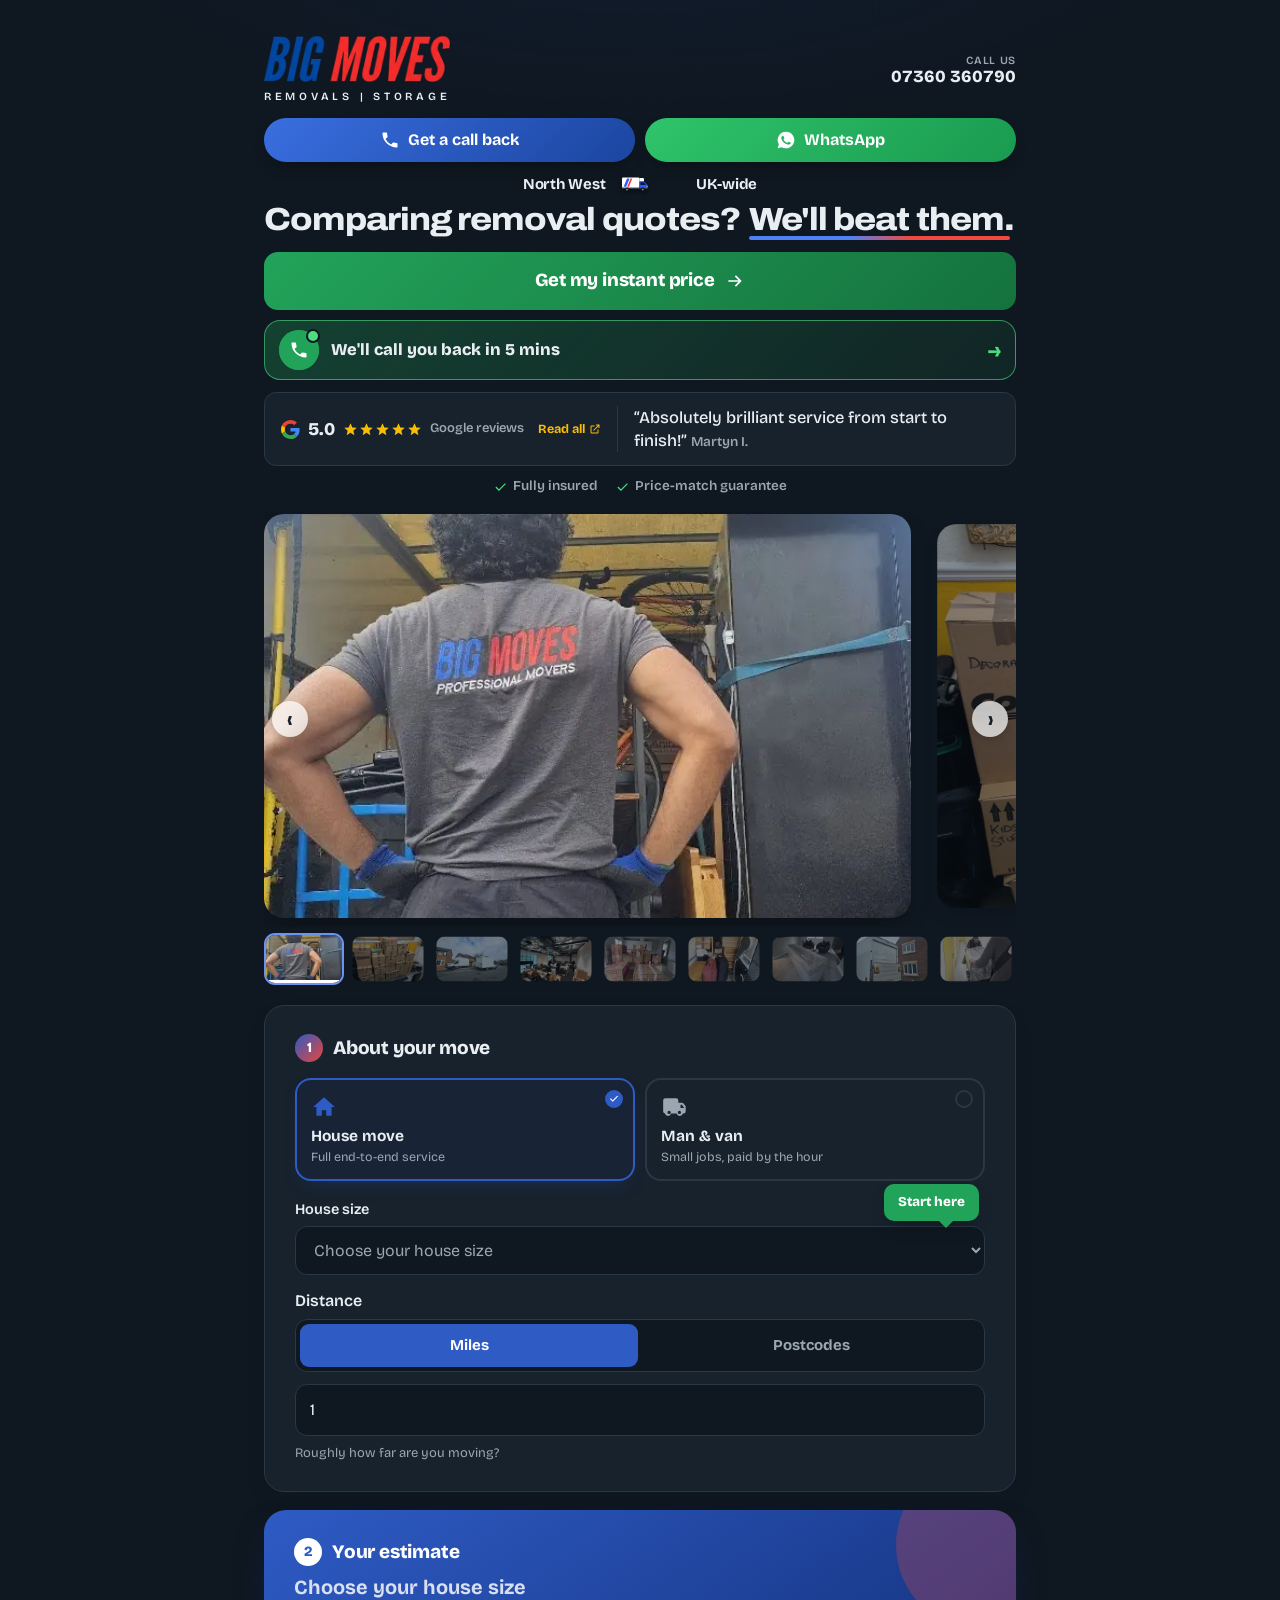
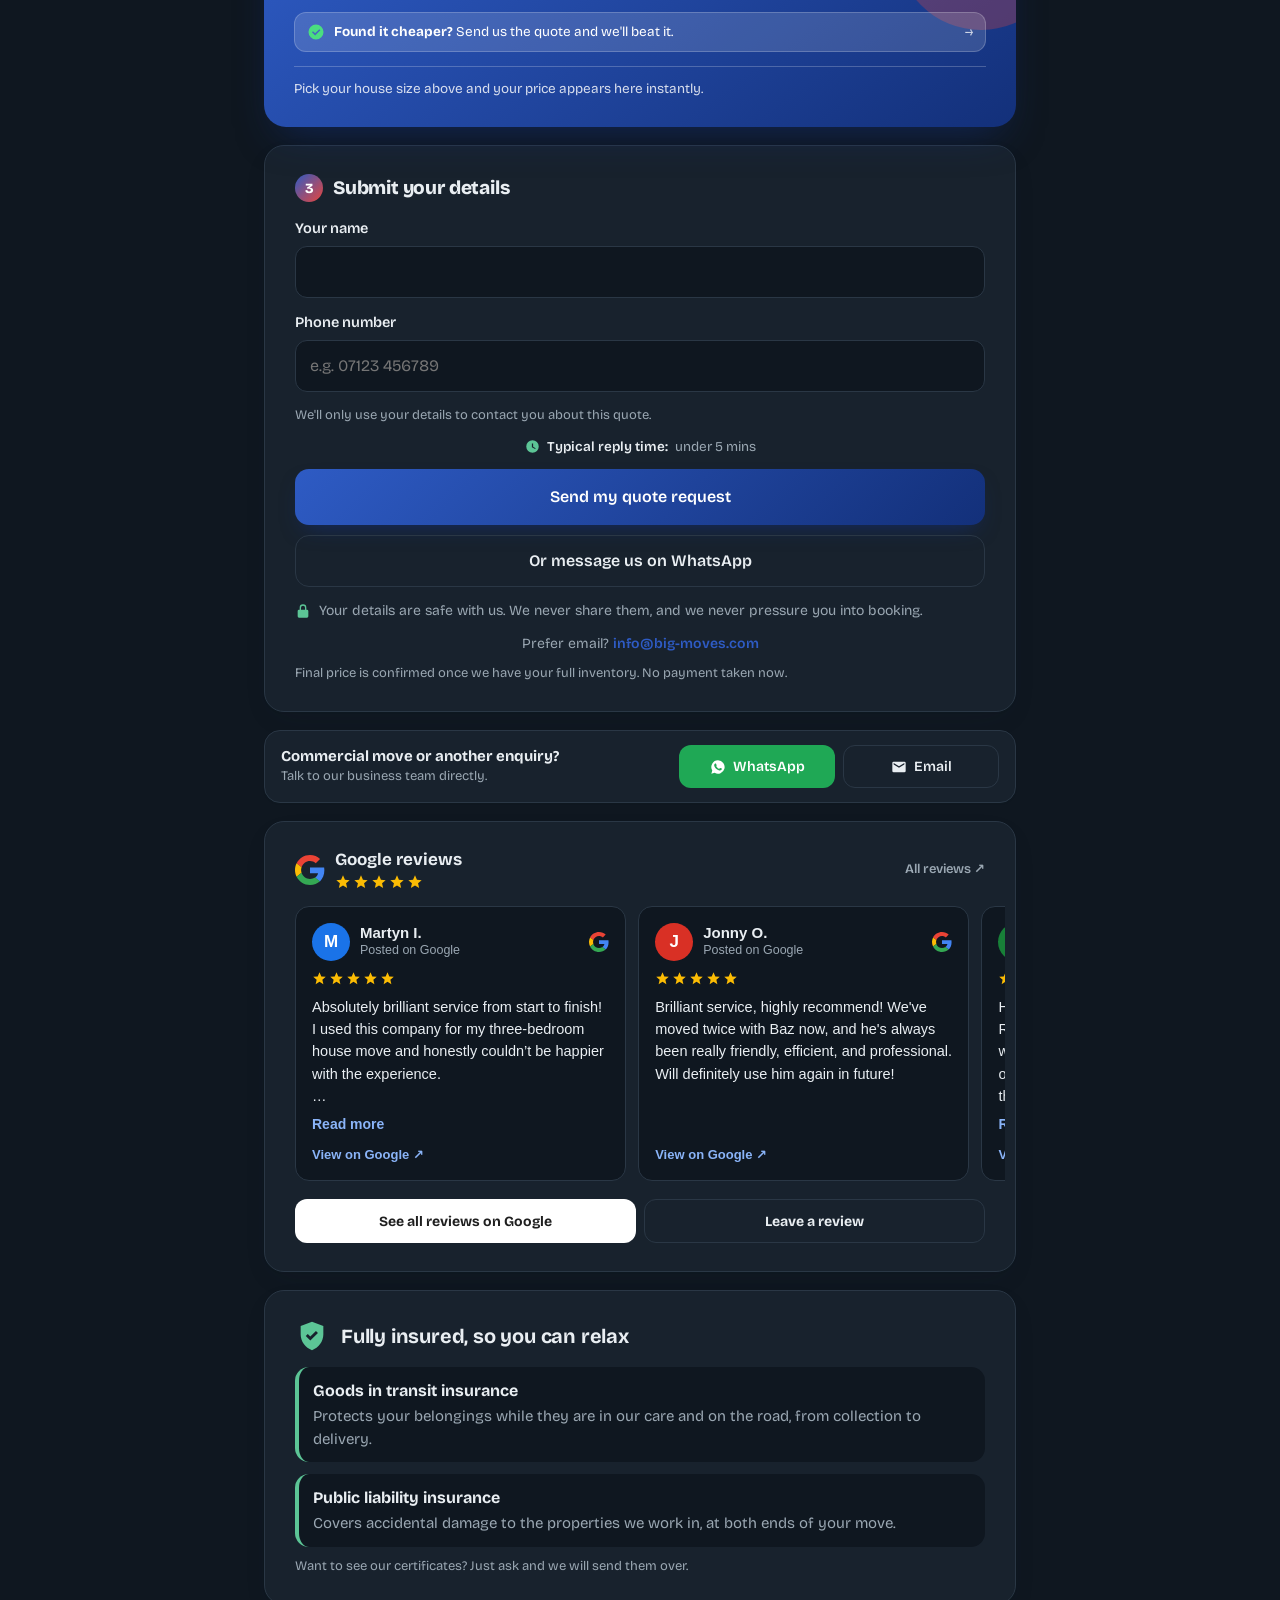
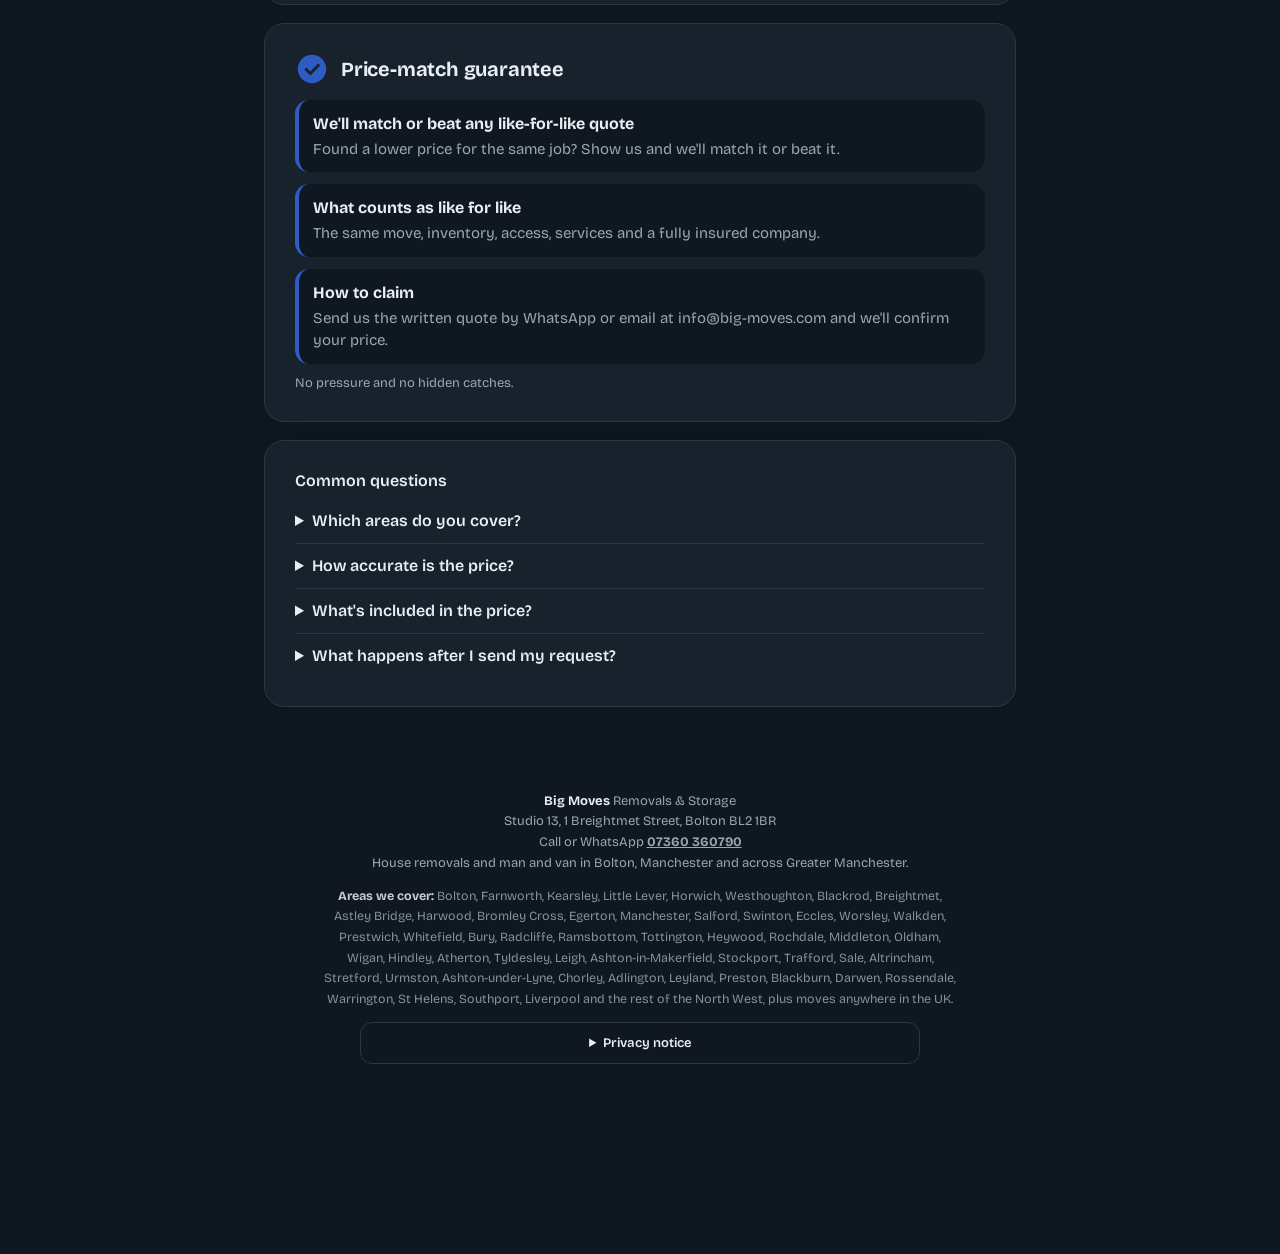
==== index.html @ 9d6cfd07 "Add files via upload" ====
<!DOCTYPE html>
<html lang="en-GB" data-theme="dark">
<head>
<meta charset="utf-8">
<meta name="viewport" content="width=device-width, initial-scale=1, viewport-fit=cover">
<title>Big Moves - Professional Movers</title>
<meta name="description" content="Fully insured house removals and man &amp; van across Bolton and Greater Manchester. See your price online in seconds. Found it cheaper? We'll beat it.">
<meta property="og:title" content="Big Moves - Professional Movers">
<meta property="og:description" content="Fully insured house removals and man &amp; van across Bolton and Greater Manchester. See your price online in seconds. Found it cheaper? We'll beat it.">
<meta property="og:type" content="website">
<meta name="theme-color" content="#0F1720"><meta name="color-scheme" content="dark">
<link rel="preload" as="image" href="images/photo-1.webp" type="image/webp" fetchpriority="high">
<link rel="preconnect" href="https://fonts.googleapis.com"><link rel="preconnect" href="https://fonts.gstatic.com" crossorigin>
<link rel="stylesheet" href="https://fonts.googleapis.com/css2?family=Bricolage+Grotesque:wght@400;600;800&display=optional" media="print" onload="this.media='all'"><noscript><link rel="stylesheet" href="https://fonts.googleapis.com/css2?family=Bricolage+Grotesque:wght@400;600;800&display=optional"></noscript>
<link rel="stylesheet" href="https://fonts.googleapis.com/css2?family=Archivo:wdth,wght@112,800&display=swap">
<style>
:root{--bg:#EEF1F4;--card:#fff;--ink:#14202B;--mute:#5A6773;--line:#D3DAE0;--kraft:#1F4FB5;--kraft-d:#1B45A0;--ok:#2F7D5B;--tape:#E8453C;
box-sizing:border-box;padding-top:env(safe-area-inset-top,0px);padding-bottom:env(safe-area-inset-bottom,0px)}
@media (prefers-color-scheme:dark){:root:not([data-theme="light"]){--bg:#0F1720;--card:#18222D;--ink:#E9EEF2;--mute:#9AA7B2;--line:#2A3745;--kraft:#6C93F0;--kraft-d:#2E5BC4;--ok:#5CC596}}
:root[data-theme="dark"]{--bg:#0F1720;--card:#18222D;--ink:#E9EEF2;--mute:#9AA7B2;--line:#2A3745;--kraft:#6C93F0;--kraft-d:#2E5BC4;--ok:#5CC596}
*,*::before,*::after{box-sizing:inherit}
html{scroll-padding-top:env(safe-area-inset-top,0px)}
body{margin:0;background:var(--bg);color:var(--ink);font:16px/1.5 "Bricolage Grotesque",system-ui,-apple-system,"Segoe UI",sans-serif}
main{max-width:640px;margin:0 auto;padding:16px 16px 40px}
.brand{display:flex;align-items:center;gap:10px;margin-bottom:14px}
.brand{flex-wrap:wrap;gap:6px 14px}
.brand img{height:46px;width:auto;display:block}
.logo{display:flex;flex-direction:column;gap:7px}
.tag{font-weight:600;font-size:11px;letter-spacing:.34em;color:var(--ink);white-space:nowrap}
.brand svg{width:40px;height:40px;flex:none}
.brand span{font-weight:600;font-size:18px;color:var(--mute)}
h1{font-size:clamp(28px,7vw,40px);line-height:1.1;font-weight:800;margin:8px 0 6px;letter-spacing:-.02em}
.sub{color:var(--mute);margin:0 0 20px}
.card{background:var(--card);border:1px solid var(--line);border-radius:12px;padding:16px;margin-bottom:14px}
label,.lbl{display:block;font-weight:600;margin:0 0 6px}
.row{display:grid;grid-template-columns:1fr 1fr;gap:12px}
@media (max-width:480px){.row{grid-template-columns:1fr}}
.f{margin-bottom:14px}.f:last-child{margin-bottom:0}
select,input[type=number],input[type=text],input[type=tel],input[type=date]{width:100%;font:inherit;color:var(--ink);background:var(--bg);border:1px solid var(--line);border-radius:8px;padding:11px 12px}
select:focus-visible,input:focus-visible,button:focus-visible{outline:3px solid var(--kraft);outline-offset:2px}
.chk{display:flex;gap:10px;align-items:flex-start;margin:0 0 10px}
.chk input{width:20px;height:20px;margin-top:2px;accent-color:var(--kraft)}
.chk label{font-weight:400;margin:0}
.quote{border:2px solid var(--kraft);background:var(--card);border-radius:12px;padding:18px;margin-bottom:14px;position:relative}
.quote::before{content:"";position:absolute;left:18px;right:18px;top:-9px;height:16px;background:var(--tape);opacity:.85;border-radius:2px}
.price{font-size:clamp(34px,10vw,52px);font-weight:800;letter-spacing:-.02em;line-height:1.1;margin:8px 0 4px}
.meta{color:var(--mute);margin:0 0 4px}
.meta b{color:var(--ink)}
button{font:inherit;font-weight:600;width:100%;padding:14px;border:0;border-radius:10px;background:var(--kraft-d);color:#fff;cursor:pointer}
button.sec{background:transparent;color:var(--ink);border:1px solid var(--line);padding:10px;margin-top:10px}
button:hover{filter:brightness(1.08)}
.fine{font-size:13px;color:var(--mute);margin:10px 0 0}
.done{color:var(--ok);font-weight:600}
textarea{width:100%;font:inherit;color:var(--ink);background:var(--bg);border:1px solid var(--line);border-radius:8px;padding:11px 12px;resize:vertical}
textarea:focus-visible{outline:3px solid var(--kraft);outline-offset:2px}
.opt{display:flex;gap:12px;align-items:flex-start;border:2px solid var(--line);border-radius:12px;padding:12px;margin:14px 0 0;font-weight:400;cursor:pointer}
.opt input{width:20px;height:20px;margin-top:3px;accent-color:var(--kraft);flex:none}
.opt.on{border-color:var(--kraft-d)}
[hidden]{display:none!important}
.contact{margin-left:auto;display:flex;gap:8px}
.btn{display:inline-flex;align-items:center;justify-content:center;gap:8px;height:42px;padding:0 16px;border-radius:999px;color:#fff;text-decoration:none;font-weight:600;font-size:15px;white-space:nowrap}
.btn svg{width:18px;height:18px;fill:currentColor;flex:none}
.btn.call{background:var(--kraft-d)}
.btn.wa{background:#1FA855}
.btn:hover{filter:brightness(1.08)}
.btn:focus-visible{outline:3px solid var(--kraft);outline-offset:2px}
@media (max-width:480px){.contact{width:100%;margin-left:0}.btn{flex:1}}
.slider{margin:0 0 16px}
.frame{position:relative}
.arr{display:none;position:absolute;top:50%;transform:translateY(-50%);width:36px;height:36px;padding:0;border-radius:50%;background:rgba(255,255,255,.92);color:#14202B;font-size:24px;line-height:1;box-shadow:0 2px 8px rgba(0,0,0,.25)}
.arr.prev{left:8px}.arr.next{right:8px}
.arr{display:block;background:rgba(255,255,255,.72);-webkit-backdrop-filter:blur(8px);backdrop-filter:blur(8px);box-shadow:0 2px 10px rgba(0,0,0,.18);transition:background .2s,transform .2s}
.arr:hover{background:#fff}.arr:active{transform:translateY(-50%) scale(.92)}
@media (hover:none){.arr{width:32px;height:32px;font-size:21px;background:rgba(255,255,255,.88)}}
.track{position:relative;display:flex;gap:10px;overflow-x:auto;scroll-snap-type:x mandatory;scrollbar-width:none;padding:2px 0 8px;-webkit-overflow-scrolling:touch}
.track::-webkit-scrollbar{display:none}
.slide{flex:0 0 86%;margin:0;scroll-snap-align:start;opacity:.55;transform:scale(.95);transition:opacity .45s,transform .45s}
.slide.on,.slide:only-child{opacity:1;transform:none}
.slide:only-child{flex-basis:100%}
.slide img{display:block;width:100%;aspect-ratio:16/10;object-fit:cover;border-radius:20px;box-shadow:0 10px 24px -8px rgba(0,0,0,.35)}
.rev{margin:0 0 12px}.rev p{margin:0}
details{border-top:1px solid var(--line);padding:10px 0}
summary{cursor:pointer;font-weight:600}
details p{margin:8px 0 0}

/* ---- polish ---- */
body{background:radial-gradient(900px 380px at 50% -120px,rgba(31,79,181,.10),transparent 70%),var(--bg);-webkit-font-smoothing:antialiased}
main{padding-top:18px}
h1{font-size:clamp(30px,8vw,44px);line-height:1.05;margin:6px 0 8px}
.sub{font-size:17px;margin:0 0 14px}
.chips{display:flex;flex-wrap:wrap;gap:8px;list-style:none;padding:0;margin:0 0 18px}
.chips li{display:flex;align-items:center;gap:6px;font-size:13.5px;font-weight:600;padding:6px 12px;border-radius:999px;background:var(--card);border:1px solid var(--line)}
.chips li::before{content:"";width:7px;height:7px;border-radius:50%;background:var(--ok)}
.card{border-radius:20px;padding:20px;box-shadow:0 1px 2px rgba(20,32,43,.05),0 10px 30px -12px rgba(20,32,43,.18);margin-bottom:18px}
.step{display:flex;align-items:center;gap:10px;font-weight:800;font-size:19px;letter-spacing:-.01em;margin:0 0 16px}
.step i{font-style:normal;flex:none;width:28px;height:28px;border-radius:50%;display:grid;place-items:center;font-size:14px;font-weight:800;color:#fff;background:linear-gradient(135deg,var(--kraft-d),var(--tape))}
select,input[type=number],input[type=text],input[type=tel],input[type=date],textarea{border-radius:12px;padding:13px 14px;font-size:16px;transition:border-color .2s,box-shadow .2s}
select:focus,input:focus,textarea:focus{outline:none;border-color:var(--kraft-d);box-shadow:0 0 0 4px rgba(31,79,181,.18)}
label{font-size:14.5px}
.opt{border-radius:14px;transition:border-color .2s,background .2s}
.opt.on{background:rgba(31,79,181,.07)}
.quote{border:0;border-radius:22px;padding:22px 20px;background:linear-gradient(145deg,var(--kraft-d),#13307a);color:#fff;box-shadow:0 18px 40px -16px rgba(19,48,122,.65);margin-bottom:18px;overflow:hidden}
.quote::before{display:none}
.quote::after{content:"";position:absolute;right:-50px;top:-50px;width:170px;height:170px;border-radius:50%;background:rgba(232,69,60,.28)}
.quote>*{position:relative;z-index:1}
.quote .step{color:#fff;margin-bottom:10px}
.quote .step i{background:#fff;color:var(--kraft-d)}
.quote .meta,.quote .meta b{color:rgba(255,255,255,.88)}
.quote .meta b{color:#fff}
.price{font-size:clamp(38px,11vw,56px);margin:4px 0 8px}
.qnote{margin:14px 0 0;padding-top:12px;border-top:1px solid rgba(255,255,255,.22);font-size:13.5px;line-height:1.45;color:rgba(255,255,255,.82)}
button{border-radius:14px;padding:16px;font-size:16px;transition:transform .15s,filter .2s,box-shadow .2s}
#send{background:linear-gradient(135deg,var(--kraft-d),#13307a);box-shadow:0 10px 22px -10px rgba(19,48,122,.8)}
button:active{transform:scale(.985)}
button.sec{border-radius:14px;padding:13px}
.btn{height:44px}
.fine{line-height:1.45}
.ins-top{display:flex;align-items:center;gap:12px;margin-bottom:14px}
.ins-top svg{width:34px;height:34px;flex:none;fill:var(--ok)}
.ins-top h2{font-size:20px;line-height:1.2;margin:0;letter-spacing:-.01em}
.ins-list{list-style:none;margin:0 0 4px;padding:0;display:grid;gap:12px}
.ins-list li{display:flex;flex-direction:column;gap:2px;padding:12px 14px;border-radius:14px;background:var(--bg);border-left:4px solid var(--ok)}
.ins-list span{color:var(--mute);font-size:15px}
.card details:first-of-type{border-top:0}
.trust-row{display:flex;flex-wrap:wrap;gap:8px;margin:0 0 18px}
.trust-row .rate{margin:0}
.tpill{display:inline-flex;align-items:center;gap:7px;padding:8px 14px;border-radius:999px;background:var(--card);border:1px solid var(--line);box-shadow:0 1px 2px rgba(20,32,43,.05),0 6px 16px -10px rgba(20,32,43,.25);color:var(--ink);font-weight:600;font-size:14.5px;line-height:1.2;white-space:nowrap}
.tpill svg{width:17px;height:17px;flex:none}


html{scroll-behavior:smooth}
#reviews{scroll-margin-top:16px}
.rate{display:inline-flex;align-items:center;gap:8px;margin:0 0 18px;padding:8px 14px;border-radius:999px;background:var(--card);border:1px solid var(--line);box-shadow:0 1px 2px rgba(20,32,43,.05),0 6px 16px -10px rgba(20,32,43,.25);color:var(--ink);font-weight:600;font-size:14.5px;text-decoration:none;transition:transform .15s,box-shadow .2s}
.rate:hover{transform:translateY(-1px)}
.rate-star{color:#F5B301;font-size:15px;letter-spacing:2px;line-height:1}
@media (prefers-reduced-motion:reduce){html{scroll-behavior:auto}}

.revs-top{display:flex;flex-wrap:wrap;align-items:baseline;justify-content:space-between;gap:4px 12px;margin-bottom:14px}
.revs-top h2{font-size:20px;line-height:1.2;margin:0;letter-spacing:-.01em}
.revs-count{font-size:13.5px;font-weight:600;color:var(--mute)}
.rv-track{display:flex;gap:12px;overflow-x:auto;scroll-snap-type:x mandatory;scrollbar-width:none;margin:0 -20px;padding:2px 20px 14px;-webkit-overflow-scrolling:touch;scroll-padding-left:20px}
.rv-track::-webkit-scrollbar{display:none}
.rv{flex:0 0 84%;scroll-snap-align:start;margin:0;padding:18px;border-radius:18px;background:var(--bg);border:1px solid var(--line);display:flex;flex-direction:column;gap:12px}
@media (min-width:560px){.rv{flex-basis:62%}}
.stars{color:#F5B301;font-size:18px;letter-spacing:3px;line-height:1}
.rv blockquote{margin:0;font-size:15.5px;line-height:1.55}
.rv-by{display:flex;align-items:center;gap:10px;margin-top:auto}
.rv-av{width:36px;height:36px;border-radius:50%;display:grid;place-items:center;color:#fff;font-weight:800;font-size:15px;flex:none}
.rv-who{display:flex;flex-direction:column;line-height:1.25}
.rv-who small{color:var(--mute);font-size:12.5px}
.revs-link{display:inline-block;margin-top:2px;font-weight:600;font-size:14.5px;color:var(--kraft-d);text-decoration:none;border-bottom:2px solid var(--tape)}
.revs-link:hover{filter:brightness(1.15)}

.priv{display:flex;align-items:flex-start;gap:8px;margin:14px 0 0;font-size:14px;line-height:1.45;color:var(--mute)}
.priv svg{width:16px;height:16px;flex:none;margin-top:2px;fill:var(--ok)}
@media (min-width:720px){main{padding-top:30px}}
.loadq{margin:16px 0 0}
.loadq>label.h{display:block;font-weight:600;margin-bottom:2px}
.lopt{display:flex;gap:10px;align-items:flex-start;border:2px solid var(--line);border-radius:12px;padding:9px 12px;margin:8px 0 0;cursor:pointer;font-weight:400;transition:border-color .2s,background .2s}
.lopt input{width:20px;height:20px;margin-top:3px;accent-color:var(--kraft);flex:none}
.lopt b{display:block;font-size:15px;margin-bottom:1px}
.lopt span{display:block;font-size:13px;line-height:1.4;color:var(--mute)}
.lopt.on{border-color:var(--kraft-d);background:rgba(31,79,181,.07)}
.nsnote{margin:10px 0 0;padding:12px 14px;border-radius:12px;background:rgba(31,79,181,.07);font-size:14px;line-height:1.5}
.nsnote a{color:var(--kraft-d);font-weight:600}
.mailline{margin:12px 0 0;font-size:14px;color:var(--mute);text-align:center}
.mailline a{color:var(--kraft-d);font-weight:600;text-decoration:none}
.reach{display:grid;grid-template-columns:1fr 1fr;gap:8px;margin:0 0 18px}
.reach a:last-child{grid-column:1/-1}.reach{grid-template-columns:1fr!important}
.reach a{display:flex;align-items:center;justify-content:center;gap:7px;padding:10px 12px;border:1px solid var(--line);border-radius:12px;background:var(--card);font-weight:600;font-size:14px;color:var(--ink);text-decoration:none;white-space:nowrap;box-shadow:0 1px 2px rgba(20,32,43,.05)}
@media (min-width:720px){.reach{grid-template-columns:1fr 1fr 1.3fr}.reach a:last-child{grid-column:auto}}
.reach a:hover{color:var(--kraft-d);border-color:var(--kraft-d)}
.reach svg{width:15px;height:15px;flex:none;fill:var(--kraft-d)}
.seg{display:grid;grid-template-columns:1fr 1fr;gap:10px;margin:0 0 18px}
.seg label{position:relative;display:flex;flex-direction:column;align-items:flex-start;gap:3px;margin:0;padding:14px 14px 13px;border:2px solid var(--line);border-radius:16px;background:var(--card);cursor:pointer;transition:border-color .2s,background .2s,box-shadow .2s,transform .15s}
.seg label:hover{border-color:rgba(31,79,181,.4)}
.seg label:active{transform:scale(.98)}
.seg input{position:absolute;opacity:0;pointer-events:none}
.seg svg.ic{width:26px;height:26px;fill:var(--mute);margin-bottom:4px;transition:fill .2s}
.seg b{font-size:15.5px;color:var(--ink);line-height:1.2}
.seg span{font-size:12.5px;line-height:1.35;color:var(--mute);font-weight:400}
.seg label::after{content:"";position:absolute;top:10px;right:10px;width:18px;height:18px;border-radius:50%;border:2px solid var(--line);transition:all .2s}
.seg label.on{border-color:var(--kraft-d);background:rgba(31,79,181,.07);box-shadow:0 8px 20px -12px rgba(31,79,181,.55)}
.seg label.on svg.ic{fill:var(--kraft-d)}
.seg label.on::after{border-color:var(--kraft-d);background:var(--kraft-d) url("data:image/svg+xml,%3Csvg xmlns='http://www.w3.org/2000/svg' viewBox='0 0 24 24'%3E%3Cpath fill='white' d='M9.5 17.5L4 12l1.6-1.6 3.9 3.9 8.9-8.9L20 7z'/%3E%3C/svg%3E") center/12px no-repeat}
.mvrates{margin:12px 0 0;padding:12px 14px;border-radius:12px;background:rgba(31,79,181,.07);font-size:13.5px;line-height:1.55}
.mvrates b{color:var(--kraft-d)}
.trust-row,.reach{display:grid!important;grid-template-columns:1fr 1fr;gap:6px!important;margin:0 0 6px!important}
.reach{margin-bottom:16px!important}
.trust-row .rate,.trust-row .tpill,.reach a{display:flex;align-items:center;justify-content:center;gap:6px;margin:0;padding:7px 8px;border-radius:10px;font-size:13px;font-weight:600;line-height:1.2;box-shadow:none;white-space:nowrap;min-width:0}
.trust-row .rate{grid-column:1/-1}
.trust-row .rate .rate-star{font-size:12px;letter-spacing:1px}
.trust-row .tpill svg{width:14px;height:14px}
@media (max-width:400px){.reach a{font-size:12.5px;padding:7px 5px;gap:5px}}
.reach svg{width:13px;height:13px}
@media (min-width:720px){.trust-row,.reach{grid-template-columns:1fr 1fr 1.3fr!important}.trust-row .rate{grid-column:auto}.reach a:last-child{grid-column:auto}}
.biz{display:flex;flex-direction:column;gap:10px;margin:0 0 18px;padding:14px 16px;border:1px solid var(--line);border-radius:16px;background:var(--card);box-shadow:0 1px 2px rgba(20,32,43,.05)}
.biz b{display:block;font-size:15px;line-height:1.25}
.biz span.s{display:block;font-size:13px;color:var(--mute);margin-top:2px}
.biz .bb{display:grid;grid-template-columns:1fr 1fr;gap:8px}
.biz .bb a{display:flex;align-items:center;justify-content:center;gap:7px;padding:10px 8px;border-radius:12px;font-weight:600;font-size:14px;text-decoration:none}
.biz .bw{background:#1FA855;color:#fff}
.biz .be{border:1px solid var(--line);color:var(--ink);background:transparent}
.biz svg{width:16px;height:16px;flex:none;fill:currentColor}
@media (min-width:720px){.biz{flex-direction:row;align-items:center;justify-content:space-between}.biz .bb{min-width:320px}}
#insured,#pricematch{scroll-margin-top:16px}
a.tpill{text-decoration:none;cursor:pointer;transition:transform .15s,border-color .2s}
a.tpill:hover{border-color:var(--kraft-d)}
a.tpill:active{transform:scale(.97)}
.pm .ins-top svg{fill:var(--kraft-d)}
.pm .ins-list li{border-left-color:var(--kraft-d)}
.foot{max-width:760px;margin:0 auto;padding:6px 20px 96px;text-align:center;font-size:13px;line-height:1.6;color:var(--mute)}
.foot b{color:var(--ink)}
.foot{padding-bottom:110px}
.fq{position:fixed;left:0;right:0;bottom:0;z-index:60;padding:0 12px calc(12px + env(safe-area-inset-bottom));display:flex;justify-content:center;pointer-events:none;transition:transform .55s cubic-bezier(.22,1.2,.36,1),opacity .35s}
.fq.hide,.fq.off{transform:translateY(140%);opacity:0}
.fq-in{pointer-events:auto;width:100%;max-width:520px;display:flex;align-items:center;gap:10px;padding:10px 10px 10px 16px;border-radius:18px;color:#fff;background:linear-gradient(135deg,rgba(24,52,128,.94),rgba(12,28,78,.94));-webkit-backdrop-filter:blur(18px) saturate(1.5);backdrop-filter:blur(18px) saturate(1.5);border:1px solid rgba(255,255,255,.16);box-shadow:0 18px 40px -12px rgba(10,24,70,.7),0 2px 0 rgba(255,255,255,.12) inset}
.fq-t{flex:1;min-width:0;line-height:1}
.fq-l{display:flex;align-items:center;gap:6px;font-size:10.5px;letter-spacing:.09em;text-transform:uppercase;font-weight:700;color:rgba(255,255,255,.7)}
.fq-p{margin-top:5px;font-size:24px;font-weight:800;letter-spacing:-.02em;font-variant-numeric:tabular-nums;white-space:nowrap}
.fq-d{margin-top:4px;font-size:11.5px;color:rgba(255,255,255,.62);white-space:nowrap;overflow:hidden;text-overflow:ellipsis}
.fq-btn{width:auto!important;margin:0!important;flex:none;display:inline-flex!important;align-items:center;gap:7px;padding:0 18px!important;height:48px;border-radius:12px!important;border:0!important;color:#fff!important;font-weight:700!important;font-size:14.5px!important;white-space:nowrap;background:linear-gradient(135deg,#2FC46B,#1A9A50)!important;box-shadow:0 8px 18px -6px rgba(31,170,90,.75),0 1px 0 rgba(255,255,255,.35) inset!important;transition:transform .15s,filter .2s}
.fq-btn:hover{filter:brightness(1.08)}
.fq-btn:active{transform:scale(.96)}
.fq-btn svg{width:16px;height:16px;fill:none;stroke:currentColor;stroke-width:2.6;stroke-linecap:round;stroke-linejoin:round}
.fq-btn[hidden]{display:none!important}
@media (max-width:380px){.fq-p{font-size:21px}.fq-btn{padding:0 14px!important;font-size:13.5px!important}}
@media (prefers-reduced-motion:reduce){.fq,.fq-l::before{transition:none;animation:none}}
.foot{padding-bottom:120px}
.beat{display:flex;align-items:center;gap:9px;margin:14px 0 0;padding:10px 12px;border-radius:12px;background:rgba(255,255,255,.14);border:1px solid rgba(255,255,255,.2);color:#fff;text-decoration:none;font-size:13.5px;line-height:1.35}
.beat svg{width:18px;height:18px;flex:none;fill:#4ADE80}
.beat span{flex:1}
.beat b{font-weight:700}
.beat i{font-style:normal;opacity:.8}
.beat:hover{background:rgba(255,255,255,.2)}
.fq-p{height:1.1em;line-height:1.1;display:flex;align-items:flex-start}
.od{display:inline-block;height:1.1em;overflow:hidden;flex:none}
.od-i{display:flex;flex-direction:column;transition:transform .7s cubic-bezier(.2,.9,.25,1)}
.od-i span{display:block;height:1.1em;line-height:1.1}
.od-s{display:inline-block;height:1.1em;white-space:pre}
@media (prefers-reduced-motion:reduce){.od-i{transition:none}}
.sh-back{position:fixed;inset:0;z-index:80;background:rgba(10,20,50,.55);opacity:0;pointer-events:none;transition:opacity .3s}
.sh-back.open{opacity:1;pointer-events:auto}
.sheet{position:fixed;left:0;right:0;bottom:0;z-index:90;margin:0 auto;max-width:520px;max-height:92vh;overflow:auto;padding:10px 18px calc(18px + env(safe-area-inset-bottom));background:var(--card);border-radius:22px 22px 0 0;box-shadow:0 -20px 50px -20px rgba(10,24,70,.5);transform:translateY(105%);transition:transform .45s cubic-bezier(.22,1,.36,1),visibility 0s .45s;visibility:hidden}
.sheet.open{transform:none;visibility:visible;transition:transform .45s cubic-bezier(.22,1,.36,1),visibility 0s}
.sh-grab{width:42px;height:5px;border-radius:3px;background:var(--line);margin:0 auto 12px}
.sh-top{display:flex;align-items:flex-start;justify-content:space-between;gap:12px;margin-bottom:14px}
.sh-top h3{margin:0;font-size:18px;letter-spacing:-.01em}
.sh-top .sh-p{display:block;margin-top:3px;font-size:22px;font-weight:800;color:var(--kraft-d);font-variant-numeric:tabular-nums}
.sh-x{width:34px!important;height:34px;padding:0!important;border-radius:50%!important;background:rgba(20,32,43,.07)!important;color:var(--ink)!important;font-size:18px!important;line-height:1;flex:none}
.sh-go{display:flex!important;align-items:center;justify-content:center;gap:8px;width:100%;margin-top:4px;border-radius:14px!important;background:linear-gradient(135deg,#2FC46B,#1A9A50)!important;box-shadow:0 10px 22px -8px rgba(31,170,90,.75)!important}
.sh-wa{display:block;text-align:center;margin-top:12px;font-weight:600;font-size:14.5px;color:var(--kraft-d);text-decoration:none}
#sMsg{min-height:1.2em}
.foot{padding-bottom:120px}
.reply{display:flex;align-items:center;justify-content:center;gap:7px;margin:0 0 12px;font-size:13.5px;font-weight:600;color:var(--ink)}
.reply svg{width:15px;height:15px;flex:none;fill:var(--ok)}
.reply span{color:var(--mute);font-weight:400}
@media (min-width:720px){.reach{grid-template-columns:1fr!important}}
@media (max-width:719px){.trust-row{grid-template-columns:1fr 1fr!important}.trust-row .rate{grid-column:1/-1}.trust-row .tpill{grid-column:auto;padding:9px 6px;font-size:13px;gap:6px}}
@media (max-width:420px){.trust-row .tpill{font-size:clamp(10.5px,3.2vw,12.5px);white-space:nowrap;line-height:1.2;padding:9px 4px;gap:5px}.trust-row .tpill svg{width:13px;height:13px;flex:none}}
@media (min-width:720px){.trust-row{grid-template-columns:1fr 1fr!important}.trust-row .rate{grid-column:1/-1}}
@media (max-width:719px){.reach a{padding:9px 14px!important;font-size:13.5px!important;gap:8px!important}.reach svg{width:15px;height:15px}}
.trust-row .rate,.trust-row .tpill,.reach a{min-height:38px;box-sizing:border-box}
body.dock-pad main{padding-bottom:16px!important}
.foot{padding-bottom:100px!important}
.fq-d{display:flex!important;align-items:center;gap:12px;margin-top:6px!important;height:22px;overflow:hidden;white-space:nowrap;color:rgba(255,255,255,.94)!important;font-size:inherit}
.fq-d .g{display:flex;align-items:center;flex:none}
.fq-d svg{height:20px;width:auto;display:block;fill:currentColor;flex:none}
.fq-d .g svg + svg{margin-left:1px}
.fq-d i{font-style:normal;font-size:11.5px;font-weight:600;color:rgba(255,255,255,.72);margin-left:6px}
.fq-d.pop svg{animation:fqPop .45s cubic-bezier(.3,1.6,.5,1) both}
.fq-d.pop svg:nth-child(2){animation-delay:.06s}.fq-d.pop svg:nth-child(3){animation-delay:.12s}.fq-d.pop svg:nth-child(4){animation-delay:.18s}.fq-d.pop svg:nth-child(5){animation-delay:.24s}
@keyframes fqPop{0%{opacity:0;transform:translateY(5px) scale(.5)}100%{opacity:1;transform:none}}
@media (prefers-reduced-motion:reduce){.fq-d.pop svg{animation:none}}
.fq-d.tight{gap:9px}.fq-d.tight svg{height:17px}.fq-d.tight i{display:none}.fq-d.tight .g svg + svg{margin-left:-2px}
.fq-d.tight .g svg.v + svg.v{margin-left:4px}
.fq-d{height:18px!important;gap:9px!important;margin-top:7px!important;color:rgba(255,255,255,.9)!important}
.fq-d svg{height:15px!important}
.fq-d .g + .g{padding-left:9px;border-left:1px solid rgba(255,255,255,.18)}
.fq-d i{font-size:10.5px;margin-left:5px;letter-spacing:.01em}
.fq-d.tight{gap:7px!important}.fq-d.tight svg{height:13px!important}.fq-d.tight .g + .g{padding-left:7px}
.fq-l{gap:8px!important;height:16px;align-items:center}
.fq-l > span{flex:none}
.fq-l .fq-d{margin:0 0 0 1px!important;height:16px!important;padding-left:9px;border-left:1px solid rgba(255,255,255,.2);letter-spacing:0;text-transform:none;gap:8px!important}
.fq-l .fq-d svg{height:14px!important}
.fq-l .fq-d.tight svg{height:12px!important}
.fq-l .fq-d .g + .g{padding-left:8px}
@media (max-width:360px){.fq-l .fq-d i{display:none}}
.fq-d em{font-style:normal;font-size:10.5px;font-weight:700;margin-left:4px;color:rgba(255,255,255,.85)}
.fq-t{overflow:visible}
.fq-l{min-width:0;overflow:visible}
.fq-l .fq-d{min-width:0;flex:0 1 auto;overflow:hidden}
@media (max-width:420px){.fq-l .fq-d i{display:none}}
@media (max-width:340px){.fq-l > span{display:none}.fq-l .fq-d{border-left:0;padding-left:0;margin-left:0!important}.fq-btn{padding:0 12px!important;font-size:13.5px!important}.fq-btn svg{display:none}}
.fq-l .fq-d{--ih:14px}.fq-l .fq-d.tight{--ih:12px}
.fq-d svg{height:var(--ih)!important;width:calc(var(--ih) * 1.25)!important;min-width:calc(var(--ih) * 1.25)!important;max-width:none!important;flex:none!important}
.fq-d svg.v{width:calc(var(--ih) * 1.6)!important;min-width:calc(var(--ih) * 1.6)!important}
.fq-d svg.l{width:calc(var(--ih) * 1.083)!important;min-width:calc(var(--ih) * 1.083)!important}
.fq-l{padding-left:2px}
.rate .gl{width:16px;height:16px;flex:none;display:block}
@media (max-width:340px){.rate .gl{width:14px;height:14px}.trust-row .rate{gap:5px;font-size:12.5px}}
@media (max-width:340px){#rate > span:last-child{display:none}}

.thx-back{position:fixed;inset:0;z-index:2000;display:none;align-items:center;justify-content:center;padding:20px;background:rgba(15,25,35,.55);backdrop-filter:blur(3px);-webkit-backdrop-filter:blur(3px)}
.thx-back.on{display:flex;animation:thxf .25s ease}
.thx{position:relative;width:100%;max-width:380px;background:var(--card);border-radius:24px;padding:30px 24px 24px;text-align:center;box-shadow:0 24px 60px -12px rgba(0,0,0,.45);animation:thxp .4s cubic-bezier(.2,1.3,.4,1)}
.thx-tick{width:68px;height:68px;margin:0 auto 14px;border-radius:50%;background:var(--ok);display:grid;place-items:center}
.thx-tick svg{width:36px;height:36px;fill:none;stroke:#fff;stroke-width:3.2;stroke-linecap:round;stroke-linejoin:round;stroke-dasharray:30;stroke-dashoffset:30;animation:thxd .5s .25s ease forwards}
.thx h3{margin:0 0 8px;font-size:23px;letter-spacing:-.01em}
.thx p{margin:0 0 18px;color:var(--mute);font-size:15.5px;line-height:1.45}
.thx button{width:100%;border:0;border-radius:14px;padding:14px;font:inherit;font-weight:700;font-size:16px;color:#fff;background:var(--ok);cursor:pointer}
@keyframes thxf{from{opacity:0}to{opacity:1}}
@keyframes thxp{from{opacity:0;transform:scale(.88) translateY(12px)}to{opacity:1;transform:none}}
@keyframes thxd{to{stroke-dashoffset:0}}
@media (prefers-reduced-motion:reduce){.thx,.thx-back.on,.thx-tick svg{animation:none}.thx-tick svg{stroke-dashoffset:0}}

.thumbs{display:flex;justify-content:center;align-items:center;gap:7px;padding:8px 0 4px}
.th{position:relative;flex:none;width:8px;height:8px;padding:0;border:0;border-radius:99px;background:var(--line);overflow:hidden;cursor:pointer;transition:width .35s cubic-bezier(.3,1.2,.4,1),background .3s}
.th::before{content:"";position:absolute;inset:-10px -3px}
.th.on{width:30px;background:var(--kraft-d)}
.slider.run .th.on{background:var(--line)}
.slider.run .th.on::after{content:"";position:absolute;inset:0;background:var(--kraft-d);border-radius:inherit;transform-origin:left;animation:thfill 3.5s linear forwards}
@keyframes thfill{from{transform:scaleX(0)}to{transform:scaleX(1)}}

/* ---- primary CTA ---- */
.cta{display:flex;align-items:center;justify-content:center;gap:10px;width:100%;min-height:60px;padding:16px 20px;border-radius:16px;background:linear-gradient(135deg,#22A35A,#15723D);color:#fff;font-weight:800;font-size:19px;letter-spacing:-.01em;text-decoration:none;box-shadow:none;transition:transform .15s,filter .2s}
.cta svg{width:22px;height:22px;fill:currentColor;flex:none;transition:transform .2s}
.cta:hover{filter:brightness(1.06)}.cta:hover svg{transform:translateX(3px)}
.cta:active{transform:scale(.985)}
.cta:focus-visible{outline:3px solid var(--kraft);outline-offset:3px}
.cta-note{display:flex;justify-content:center;flex-wrap:wrap;gap:4px 14px;margin:10px 0 20px;font-size:14px;font-weight:600;color:var(--mute);list-style:none;padding:0}
.cta-note li{display:flex;align-items:center;gap:5px}
.cta-note svg{width:14px;height:14px;fill:var(--ok);flex:none}
#quote{scroll-margin-top:14px}
#quote.flash{animation:qflash 1.4s ease}
@keyframes qflash{0%,100%{box-shadow:0 1px 2px rgba(20,32,43,.05),0 10px 30px -12px rgba(20,32,43,.18)}30%{box-shadow:0 0 0 4px rgba(34,163,90,.45),0 10px 30px -12px rgba(20,32,43,.18)}}
@media (prefers-reduced-motion:reduce){#quote.flash{animation:none}}
/* contact buttons become secondary */
.brand .contact .btn{height:38px;font-size:14px;padding:0 14px;background:var(--card);color:var(--ink);border:1px solid var(--line);box-shadow:none}
.brand .contact .btn.call svg{fill:var(--kraft-d)}
.brand .contact .btn.wa svg{fill:#1FA855}
.sub{margin-bottom:16px}



/* ---- perks strip (compact) ---- */
.perks{list-style:none;margin:10px 0 18px;padding:0;display:flex;justify-content:center;align-items:center;flex-wrap:wrap;gap:4px 0}
.perks li{display:flex;align-items:center;gap:5px;padding:0 10px;font-size:13px;font-weight:600;color:var(--mute);white-space:nowrap}
.perks li+li{border-left:1px solid var(--line)}
.pk-ic{display:grid;place-items:center;width:16px;height:16px;border-radius:50%;flex:none;background:rgba(34,163,90,.16)}
.pk-ic svg{width:10px;height:10px;fill:#22A35A}
@media (prefers-color-scheme:dark){:root:not([data-theme="light"]) .pk-ic svg{fill:#4ED38A}}
:root[data-theme="dark"] .pk-ic svg{fill:#4ED38A}


/* ---- dark everywhere ---- */
:root,:root[data-theme]{color-scheme:dark}
html,body{background-color:#0F1720}

/* ---- privacy notice ---- */
.priv-n{max-width:560px;margin:12px auto 0;text-align:left;border:1px solid var(--line);border-radius:12px;padding:0 14px}
.priv-n summary{cursor:pointer;padding:10px 0;font-weight:600;color:var(--ink);text-align:center;list-style-position:inside}
.priv-n p{margin:0 0 10px;font-size:13px;line-height:1.55}
.priv-n a{color:var(--kraft)}
/* ---- header phone ---- */
.hphone{margin-left:auto;display:flex;flex-direction:column;align-items:flex-end;line-height:1.15;text-decoration:none;color:var(--ink)}
.hphone small{font-size:11px;font-weight:600;letter-spacing:.06em;text-transform:uppercase;color:var(--mute)}
.hphone b{font-size:17px;font-weight:800;font-variant-numeric:tabular-nums;white-space:nowrap}
.brand img{width:auto;height:46px}
.brand{flex-wrap:nowrap;align-items:center}
@media (max-width:360px){.hphone b{font-size:15px}.brand img{height:38px}}

/* ---- live dot (composited) ---- */
.fq-l::before{content:"";width:6px;height:6px;border-radius:50%;background:#4ADE80;flex:none}
.fq-l>span{position:relative}

/* ---- distance toggle ---- */
.dt{display:grid;grid-template-columns:1fr 1fr;gap:4px;padding:4px;margin:0 0 12px;border-radius:12px;background:var(--bg);border:1px solid var(--line)}
.dt label{position:relative;margin:0;padding:10px 8px;border-radius:9px;text-align:center;font-weight:700;font-size:15px;color:var(--mute);cursor:pointer;transition:background .2s,color .2s}
.dt input{position:absolute;opacity:0;pointer-events:none}
.dt label.on{background:var(--kraft-d);color:#fff}
.dt label:has(input:focus-visible){outline:3px solid var(--kraft);outline-offset:2px}
#dnote{margin-top:8px}

/* ---- floating call + WhatsApp ---- */
.fc{position:fixed;right:12px;bottom:calc(14px + env(safe-area-inset-bottom,0px));z-index:55;display:flex;align-items:center;gap:9px;transition:transform .45s cubic-bezier(.22,1,.36,1),opacity .3s;}
body.fq-on .fc{transform:translateY(-90px)}
.fc.hide{opacity:0;pointer-events:none}
.fc-b{position:relative;flex:none;width:54px;height:54px;border-radius:50%;display:grid;place-items:center;color:#fff;text-decoration:none;box-shadow:0 10px 22px -8px rgba(0,0,0,.65);animation:fcPop 4.8s ease-in-out 2s infinite}
.fc-b svg{position:relative;z-index:1;width:26px;height:26px;fill:currentColor}
.fc-b::before{content:"";position:absolute;inset:0;border-radius:50%;background:inherit;opacity:0;animation:fcRing 4.8s ease-out 2s infinite}
.fc-call{background:linear-gradient(135deg,#3A6FE0,#1B45A0)}
.fc-wa{background:linear-gradient(135deg,#2FC46B,#1A9A50)}
.fc-wa,.fc-wa::before{animation-delay:2.3s}
.fc-b:hover{animation:none;transform:scale(1.07)}
.fc-b:active{transform:scale(.94)}
.fc-b:focus-visible{outline:3px solid #fff;outline-offset:3px}
@keyframes fcPop{0%,74%,100%{transform:scale(1)}80%{transform:scale(1.14)}86%{transform:scale(.97)}92%{transform:scale(1.04)}}
@keyframes fcRing{0%,74%{transform:scale(1);opacity:0}76%{opacity:.55}100%{transform:scale(1.75);opacity:0}}
@media (max-width:360px){.fc{gap:7px;right:8px}.fc-b{width:50px;height:50px}}
@media (prefers-reduced-motion:reduce){.fc,.fc-b,.fc-b::before{animation:none}}
.foot{padding-bottom:190px!important}

.fc{transition:transform .45s cubic-bezier(.22,1,.36,1),opacity .3s,scale .45s cubic-bezier(.22,1.3,.36,1)}
.fc.off{opacity:0;scale:.6;pointer-events:none}
.topbtns{display:grid;grid-template-columns:1fr 1fr;gap:10px;margin:0 0 14px}
.topbtns .btn{height:48px;font-size:16px;font-weight:700;box-shadow:0 8px 18px -10px rgba(0,0,0,.6)}
.topbtns .btn svg{width:20px;height:20px}
.topbtns .btn.call{background:linear-gradient(135deg,#3A6FE0,#1B45A0)}
.topbtns .btn.wa{background:linear-gradient(135deg,#2FC46B,#1A9A50)}
/* slider polish */
.track{scroll-behavior:auto;overscroll-behavior-x:contain}
.track.gliding{scroll-snap-type:none}
.slide{scroll-snap-stop:always;transition:opacity .7s cubic-bezier(.22,1,.36,1),transform .7s cubic-bezier(.22,1,.36,1);will-change:transform,opacity;backface-visibility:hidden}
.slide img{background:#18222D}
.th{transition:width .5s cubic-bezier(.22,1,.36,1),background .3s}

/* thumbnail strip */
.thumbs{position:relative;display:flex;justify-content:flex-start;gap:8px;padding:8px 2px 6px;overflow-x:auto;scrollbar-width:none;-webkit-overflow-scrolling:touch;scroll-behavior:smooth}
.thumbs::-webkit-scrollbar{display:none}
.thumbs .th{position:relative;flex:none;width:64px;height:40px;padding:0;border:0;border-radius:9px;overflow:hidden;background:var(--card);cursor:pointer;opacity:.5;transform:scale(.94);transition:opacity .35s,transform .35s cubic-bezier(.22,1,.36,1),box-shadow .35s}
.thumbs .th::before{display:none}
.thumbs .th img{display:block;width:100%;height:100%;object-fit:cover}
.thumbs .th.on{width:64px;opacity:1;transform:none;box-shadow:0 0 0 2px var(--kraft)}
.thumbs .th:hover{opacity:.85}
.slider.run .th.on{background:var(--card)}
.slider.run .th.on::after{top:auto;height:3px;bottom:0;background:#fff;border-radius:0}
@media (min-width:560px){.thumbs .th{width:76px;height:48px}.thumbs .th.on{width:76px}}

/* reply-time label above floating buttons */
.fc{flex-direction:column;align-items:flex-end;gap:8px}
.fc-row{display:flex;align-items:center;gap:9px}
.fc-rt{display:flex;align-items:center;gap:6px;padding:5px 10px;border-radius:999px;background:rgba(15,23,32,.92);border:1px solid rgba(255,255,255,.12);color:rgba(255,255,255,.9);font-size:12px;font-weight:700;line-height:1;white-space:nowrap;box-shadow:0 8px 18px -10px rgba(0,0,0,.7)}
.fc-rt i{width:7px;height:7px;border-radius:50%;background:#4ADE80;flex:none;box-shadow:0 0 0 3px rgba(74,222,128,.18)}
.fc-rt[hidden]{display:none}

/* align reply label with the button pair */
.fc{align-items:stretch}
.fc-row{justify-content:space-between;gap:12px}
.fc-rt{justify-content:center;gap:5px;padding:6px 8px;font-size:11.5px;letter-spacing:-.01em}

.fc-row{gap:12px;justify-content:space-between}
.fc-rt{padding:6px 8px;border-radius:12px;gap:6px}
.fc-rt span{display:flex;flex-direction:column;line-height:1.15;font-size:12px}
.fc-rt small{font-size:9.5px;font-weight:700;letter-spacing:.06em;text-transform:uppercase;color:rgba(255,255,255,.6)}
.fc-rt{background:rgba(15,23,32,.62);-webkit-backdrop-filter:blur(8px);backdrop-filter:blur(8px);border-color:rgba(255,255,255,.1)}
.fc-rt{background:rgba(255,255,255,.07);-webkit-backdrop-filter:blur(2px);backdrop-filter:blur(2px);border-color:rgba(255,255,255,.16);box-shadow:none;text-shadow:0 1px 2px rgba(0,0,0,.6)}
.fc-rt small{color:rgba(255,255,255,.75)}

/* labels under floating buttons */
.fc{gap:6px}
.fc-lbl{display:flex;justify-content:space-between;gap:12px}
.fc-lbl span{flex:none;width:58px;margin:0 -2px;padding:3px 0;border-radius:999px;text-align:center;font-size:10.5px;font-weight:700;line-height:1.1;color:#fff;background:rgba(255,255,255,.07);border:1px solid rgba(255,255,255,.16);-webkit-backdrop-filter:blur(2px);backdrop-filter:blur(2px);text-shadow:0 1px 2px rgba(0,0,0,.6)}
body.fq-on .fc{transform:translateY(-88px)}
@media (max-width:360px){.fc-lbl span{width:54px;font-size:10px}}

/* button + clickable label columns */
.fc-lbl{display:none}
.fc-row{gap:8px;justify-content:space-between}
.fc-col{display:flex;flex-direction:column;align-items:center;gap:5px;width:78px}
.fc-t{display:block;width:100%;padding:5px 0;border-radius:999px;text-align:center;font-size:11.5px;font-weight:700;line-height:1.1;color:#fff;text-decoration:none;background:rgba(255,255,255,.07);border:1px solid rgba(255,255,255,.16);-webkit-backdrop-filter:blur(2px);backdrop-filter:blur(2px);text-shadow:0 1px 2px rgba(0,0,0,.6)}
.fc-t:active{transform:scale(.96)}
.fc-t:focus-visible{outline:3px solid #fff;outline-offset:2px}
body.fq-on .fc{transform:translateY(-88px)}
@media (max-width:360px){.fc-col{width:72px}.fc-t{font-size:11px}}
/* reply label: centred content + pulsing dot */
.fc-rt{justify-content:center;align-items:center;gap:7px;padding:6px 10px}
.fc-rt span{align-items:flex-start;text-align:left}
.fc-rt i{position:relative;width:8px;height:8px;box-shadow:none}
.fc-rt i::after{content:"";position:absolute;inset:0;border-radius:50%;background:#4ADE80;animation:rtBlip 1.6s ease-out infinite}
@keyframes rtBlip{0%{transform:scale(1);opacity:.8}80%,100%{transform:scale(2.8);opacity:0}}
@media (prefers-reduced-motion:reduce){.fc-rt i::after{animation:none}}
/* reviews pill: invite to tap (transform/opacity only, so it stays fast) */
.trust-row .rate{position:relative;overflow:hidden;isolation:isolate;border-color:rgba(245,179,1,.45)}
.trust-row .rate::after{content:"";position:absolute;top:0;bottom:0;left:0;width:40%;pointer-events:none;z-index:-1;background:linear-gradient(100deg,transparent,rgba(245,179,1,.42),transparent);transform:translateX(-120%) skewX(-20deg);animation:rateSh 2.8s cubic-bezier(.4,0,.2,1) infinite .6s}
@keyframes rateSh{0%{transform:translateX(-120%) skewX(-20deg)}35%,100%{transform:translateX(330%) skewX(-20deg)}}
.trust-row .rate::before{content:"";position:absolute;inset:-1px;border-radius:inherit;border:1.5px solid #F5B301;opacity:0;pointer-events:none;animation:rateRing 2.8s ease-in-out infinite .6s}
@keyframes rateRing{0%,100%{opacity:0}20%{opacity:.9}45%{opacity:0}}
.rate-go{display:inline-block;color:#F5B301;font-weight:800;animation:rateNudge 1.4s ease-in-out infinite}
@keyframes rateNudge{0%,100%{transform:translateX(0)}50%{transform:translateX(4px)}}
.trust-row .rate:active{transform:scale(.98)}
@media (prefers-reduced-motion:reduce){.trust-row .rate::after,.trust-row .rate::before,.rate-go{animation:none}}
.trust-row .rate{border-color:var(--line)}
.trust-row .rate::before{display:none;animation:none}
.fc-col{width:auto}
.fc-row{gap:12px}

.vh{position:absolute;width:1px;height:1px;overflow:hidden;clip:rect(0 0 0 0);white-space:nowrap}
.slide img{height:auto}


/* ---- Google-style reviews ---- */
.gr-head{display:flex;flex-wrap:wrap;align-items:center;justify-content:space-between;gap:6px 10px;margin:0 0 14px}
.gr-brand b{white-space:nowrap}
.gr-brand{display:flex;align-items:center;gap:10px}
.gr-brand .g-logo{width:30px;height:30px;flex:none}
.gr-brand b{display:block;font-size:17px;line-height:1.2}
.gr-stars{display:flex;gap:2px;margin-top:3px}
.gr-stars svg{width:16px;height:16px;fill:#FBBC04}
.gr-count{font-size:13px;font-weight:600;color:var(--mute);text-decoration:none;white-space:nowrap}
.gr-count:hover{color:var(--ink)}
.gr-track .gr{flex:0 0 86%;scroll-snap-align:start;margin:0;padding:16px;border-radius:14px;background:var(--bg);border:1px solid var(--line);display:flex;flex-direction:column;gap:10px;font-family:Roboto,Arial,system-ui,sans-serif}
@media (min-width:560px){.gr-track .gr{flex-basis:64%}}
.gr-top{display:flex;align-items:center;gap:10px}
.gr-av{width:38px;height:38px;border-radius:50%;display:grid;place-items:center;color:#fff;font-weight:600;font-size:17px;flex:none}
.gr-who{display:flex;flex-direction:column;line-height:1.25;flex:1;min-width:0}
.gr-who b{font-weight:600;font-size:15px}
.gr-who small{color:var(--mute);font-size:12.5px}
.gr-g svg{width:20px;height:20px;display:block}
.gr .gr-stars{margin:0}
.gr .gr-stars svg{width:15px;height:15px}
.gr-text{margin:0;font-size:14.5px;line-height:1.55;color:var(--ink);display:-webkit-box;-webkit-line-clamp:5;-webkit-box-orient:vertical;overflow:hidden}
.gr.open .gr-text{display:block;-webkit-line-clamp:unset}
.gr-more{width:auto;align-self:flex-start;padding:0;margin:-4px 0 0;background:none;border:0;box-shadow:none;color:#8AB4F8;font-size:14px;font-weight:600;cursor:pointer}
.gr-more:hover{filter:none;text-decoration:underline}
.gr-view{margin-top:auto;font-size:13px;font-weight:600;color:#8AB4F8;text-decoration:none}
.gr-view:hover{text-decoration:underline}
.gr-acts{display:grid;grid-template-columns:1fr 1fr;gap:8px;margin-top:4px}
.gr-acts a{display:flex;align-items:center;justify-content:center;min-height:44px;padding:8px 10px;border-radius:12px;font-weight:700;font-size:14px;text-decoration:none;text-align:center}
.gr-all{background:#fff;color:#1F1F1F}
.gr-leave{border:1px solid var(--line);color:var(--ink)}

/* ---- start here bubble ---- */
.starthere{position:absolute;z-index:5;right:6px;bottom:calc(100% - 22px);transform:translate(0,6px) scale(.96);opacity:0;pointer-events:none;padding:8px 14px;border-radius:10px;background:#22A35A;color:#fff;font-size:13.5px;font-weight:800;white-space:nowrap;box-shadow:0 8px 20px -8px rgba(0,0,0,.45);transition:opacity .28s ease,transform .28s ease}
.starthere::after{content:"";position:absolute;right:26px;top:100%;border:7px solid transparent;border-top-color:#22A35A}
.starthere.on{opacity:1;transform:none}
@media (prefers-reduced-motion:reduce){.starthere{transition:opacity .2s}}
/* ---- price-match note in the details sheet ---- */
.sh-pm{margin:-6px 0 14px;padding:10px 12px;border-radius:12px;background:rgba(34,163,90,.12);border:1px solid rgba(34,163,90,.35);font-size:14px;line-height:1.45}
/* ---- desktop: same single column as phone, just roomier (phones unchanged) ---- */
@media (min-width:900px){
  main{max-width:800px;padding:36px 24px 60px}
  h1{font-size:52px;line-height:1.05;margin:10px 0 14px}
  .sub{font-size:19px}
  .cta{min-height:66px;font-size:20px}
  .perks{margin:14px 0 22px}
  .perks li{font-size:14.5px}
  .trust-row,.reach{margin-bottom:22px}
  #gallery{margin-bottom:8px}
  .card,.quote{padding:28px 30px}
  .quote .price{font-size:64px}
  .gr-track .gr{flex-basis:48%}
  .foot{max-width:800px}
}

/* ---- tablets & laptops (can't make calls): call back instead of call buttons. Phones unchanged. ---- */
.fc-cbw{display:none}
html.nophone .fc .fc-row,html.nophone .fc .fc-rt{display:none!important}
html.nophone .fc-cbw{display:flex;flex-direction:column;align-items:flex-end;gap:7px}
.fc-cbn{display:flex;align-items:center;gap:6px;padding:6px 10px;border-radius:12px;background:rgba(255,255,255,.07);border:1px solid rgba(255,255,255,.16);color:#fff;font-size:12px;font-weight:700;line-height:1.15;text-shadow:0 1px 2px rgba(0,0,0,.6);-webkit-backdrop-filter:blur(2px);backdrop-filter:blur(2px)}
.fc-cbn i{width:7px;height:7px;border-radius:50%;background:#4ADE80;flex:none;box-shadow:0 0 0 3px rgba(74,222,128,.18)}
.fc-cbn small{display:block;font-size:9.5px;letter-spacing:.06em;text-transform:uppercase;color:rgba(255,255,255,.75)}
.fc-cb{display:flex;align-items:center;gap:10px;height:54px;width:auto;padding:0 22px 0 18px;border:0;border-radius:999px;background:linear-gradient(135deg,#2FC46B,#1A9A50);color:#fff;font:inherit;font-size:16px;font-weight:800;cursor:pointer;box-shadow:0 10px 22px -8px rgba(0,0,0,.65);animation:fcPop 4.8s ease-in-out 2s infinite}
.fc-cb svg{width:22px;height:22px;fill:#fff;flex:none}
.fc-cb:hover{filter:brightness(1.08)}
.sh-cb{margin:-6px 0 14px;padding:10px 12px;border-radius:12px;background:rgba(34,163,90,.12);border:1px solid rgba(34,163,90,.35);font-size:14px;line-height:1.45}

/* ---- hide the price in the details pop-up ---- */
#shP{display:none!important}
/* ---- "We'll call you back in 5 mins" banner ---- */
.cb5{display:flex;align-items:center;gap:12px;width:100%;margin:2px 0 18px;padding:12px 14px;border-radius:16px;border:1px solid rgba(74,222,128,.45);background:linear-gradient(135deg,rgba(34,163,90,.22),rgba(34,163,90,.08));color:var(--ink);font:inherit;text-align:left;cursor:pointer;box-shadow:none}
.cb5:hover{filter:brightness(1.08)}
.cb5:active{transform:scale(.99)}
.cb5-ic{position:relative;flex:none;width:40px;height:40px;border-radius:50%;display:grid;place-items:center;background:#22A35A}
.cb5-ic svg{width:20px;height:20px;fill:#fff}
.cb5-ic::after{content:"";position:absolute;top:1px;right:1px;width:10px;height:10px;border-radius:50%;background:#4ADE80;box-shadow:0 0 0 2px #0F1720}
.cb5-t{display:flex;flex-direction:column;flex:1;min-width:0;line-height:1.25}
.cb5-t b{font-size:16.5px;font-weight:800}
.cb5-t small{font-size:13px;color:var(--mute)}
.cb5-go{flex:none;font-size:20px;color:#4ADE80;font-weight:800}

.cb5{margin-top:14px}

/* ---- Google reviews strip ---- */
.foot .areas{margin:12px auto 4px;max-width:640px;font-size:12.5px;line-height:1.65;opacity:.85}
.foot .areas b{font-weight:700}
.area{margin:0 0 10px;display:flex;flex-direction:column;gap:7px;min-width:0}
.area-t{margin:0;position:relative;font-size:clamp(12px,3.25vw,15px);white-space:nowrap;line-height:1.35;letter-spacing:-.005em;color:var(--mute);text-wrap:balance}
.area-t b{color:var(--ink);font-weight:700}
.area-t{display:flex;align-items:center;justify-content:center;flex-wrap:wrap;gap:4px 0;text-align:center}
.area-t .route{display:inline-flex;align-items:center;margin:0 10px;flex:none}
.area-t .r-a,.area-t .r-b{display:block;width:6px;height:6px;border-radius:50%;flex:none}
.area-t .r-a{background:#2B5BFF;box-shadow:0 0 0 3px rgba(43,91,255,.2)}
.area-t .r-b{background:#FF3131;box-shadow:0 0 0 3px rgba(255,49,49,.2)}
.area-t .r-track{position:relative;display:block;width:58px;height:16px;margin:0 6px}
.area-t .r-van{position:absolute;left:0;bottom:0;width:26px;height:15px;filter:drop-shadow(0 2px 2px rgba(0,0,0,.45));animation:rVan 4.4s cubic-bezier(.55,0,.35,1) infinite}
@keyframes rVan{0%{transform:translateX(0) scaleX(1)}44%{transform:translateX(32px) scaleX(1)}50%{transform:translateX(32px) scaleX(-1)}94%{transform:translateX(0) scaleX(-1)}100%{transform:translateX(0) scaleX(1)}}
@media (prefers-reduced-motion:reduce){.area-t .r-van{animation:none;transform:translateX(17px)}}
.sr-only{position:absolute;width:1px;height:1px;padding:0;margin:-1px;overflow:hidden;clip:rect(0,0,0,0);white-space:nowrap;border:0}
.towns{position:relative;overflow:hidden;display:flex;align-items:center;height:30px;border-top:1px solid var(--line);border-bottom:1px solid var(--line);-webkit-mask-image:linear-gradient(90deg,transparent,#000 24px,#000 calc(100% - 24px),transparent);mask-image:linear-gradient(90deg,transparent,#000 24px,#000 calc(100% - 24px),transparent)}
.towns-t{display:flex;align-items:center;width:max-content;animation:townsRoll 50s linear infinite;will-change:transform}
.towns-t span{font-size:12px;line-height:19px;font-weight:600;letter-spacing:.04em;color:var(--ink);opacity:.82;white-space:nowrap}
.towns-t i{display:block;width:1px;height:11px;margin:0 16px;background:var(--mute);opacity:.45}
@keyframes townsRoll{to{transform:translateX(-50%)}}
@media (max-width:359px){.area-t{white-space:normal}}
/* keep the first screen as it was: tighten spacing slightly */
.brand{margin-bottom:12px}
.topbtns{margin-bottom:12px}
.topbtns .btn{height:44px}
h1.hx.fit{margin-top:0;margin-bottom:12px}
.cta{min-height:48px;padding-top:11px;padding-bottom:11px}
.cb5{margin:10px 0 12px;padding:9px 14px}
.grs{padding:9px 13px 10px;gap:6px}
.grs-q{font-size:14.5px}
.trustln{margin:8px 0 12px}
@media (prefers-reduced-motion:reduce){.towns-t{animation:none}}
.lock{margin:14px 0 0;padding:13px;border-radius:14px;background:rgba(6,18,64,.38);border:1px solid rgba(255,255,255,.16);color:#fff}
.lock[hidden]{display:none}
.lk-t{display:flex;gap:11px;align-items:flex-start}
.lk-ic{flex:none;width:34px;height:34px;border-radius:10px;display:grid;place-items:center;background:rgba(255,255,255,.18)}
.lk-ic svg{width:17px;height:17px;fill:#FDE68A}
.lk-t b{display:block;font-size:16px;font-weight:800;line-height:1.25}
.lk-t small{display:block;margin-top:2px;font-size:13px;line-height:1.4;opacity:.95}
.lk-b{gap:8px}
.lk-b svg{width:18px;height:18px;fill:#16337A;animation:lkNudge 1.8s ease-in-out infinite}
@keyframes lkNudge{0%,100%{transform:translateX(0)}50%{transform:translateX(4px)}}
@media (prefers-reduced-motion:reduce){.lk-b svg{animation:none}}
.lk-b{display:flex;align-items:center;justify-content:center;width:100%;min-height:46px;margin-top:11px;padding:11px 16px;border:0;border-radius:12px;background:#fff;color:#16337A;font:inherit;font-size:16px;font-weight:800;cursor:pointer;transition:transform .15s}
.lk-b:active{transform:scale(.985)}
.lk-b:focus-visible{outline:3px solid #FDE68A;outline-offset:2px}
.price.wait,.quote .price.wait{font-size:20px;font-weight:700;letter-spacing:0;color:rgba(255,255,255,.82);margin:10px 0 6px}
#size:invalid{color:var(--mute)}
#size option{color:var(--ink)}
.cta{min-height:52px;padding:13px 18px;font-size:17.5px;border-radius:14px}
.cta svg{width:20px;height:20px}
@media (min-width:900px){.cta{min-height:58px;font-size:18.5px}}
.cb5{position:relative;border-color:rgba(74,222,128,.6);background:linear-gradient(135deg,rgba(34,163,90,.3),rgba(34,163,90,.1))}
.cb5-ic::before{content:"";position:absolute;inset:0;border-radius:50%;background:#22A35A;z-index:-1;animation:cbRing 2.2s ease-out infinite}
.cb5-ic{isolation:isolate}
@keyframes cbRing{0%{transform:scale(1);opacity:.55}70%,100%{transform:scale(1.55);opacity:0}}
.cb5-go{animation:cbNudge 1.6s ease-in-out infinite}
@keyframes cbNudge{0%,100%{transform:translateX(0)}50%{transform:translateX(4px)}}
@media (prefers-reduced-motion:reduce){.cb5-ic::before,.cb5-go{animation:none}}
.trustln{display:flex;flex-wrap:wrap;justify-content:center;gap:4px 18px;margin:10px 0 16px;font-size:13.5px;font-weight:600;color:var(--mute)}
.trustln span{display:inline-flex;align-items:center;gap:5px;white-space:nowrap}
.trustln svg{width:15px;height:15px;fill:#4ADE80;flex:none}
h1.hx{font-size:clamp(26px,7.4vw,34px);line-height:1.1;margin:4px 0 14px;text-wrap:balance}
@media (min-width:720px){h1.hx{font-size:42px;margin:8px 0 18px;text-wrap:wrap}}
h1.hx{font-family:"Archivo","Bricolage Grotesque",system-ui,sans-serif;font-stretch:112%;font-weight:800;letter-spacing:-.025em}
h1.hx .hx-b{color:inherit;position:relative}
h1.hx .hx-b::after{content:"";position:absolute;left:0;right:.12em;bottom:-.13em;height:.13em;border-radius:99px;background:linear-gradient(90deg,#4F82F5 0%,#4F82F5 38%,#EF4A41 62%,#EF4A41 100%);transform-origin:left;animation:hxMark .9s cubic-bezier(.22,1,.36,1) .35s both}
@keyframes hxMark{from{transform:scaleX(0)}to{transform:scaleX(1)}}
h1.hx.fit{padding-bottom:.08em}
@media (prefers-reduced-motion:reduce){h1.hx .hx-b::after{animation:none}}
h1.hx.fit{line-height:1.12;margin-bottom:12px}
h1.hx.fit.one{line-height:1.02;margin-bottom:2px}
h1.hx.fit .hx-a,h1.hx.fit .hx-b{display:inline-block;white-space:nowrap;vertical-align:top}
h1.hx.fit:not(.one) .hx-a,h1.hx.fit:not(.one) .hx-b{display:block;width:max-content}
h1.hx.fit:not(.one) .hx-b{margin-top:2px}
h1.hx.one{white-space:nowrap;word-spacing:-.3em}h1.hx.one .hx-a{margin-right:.28em}h1.hx.one .hx-a,h1.hx.one .hx-b{word-spacing:normal}
.grs{display:flex;flex-direction:column;gap:8px;padding:11px 13px 12px;margin:0 0 6px;background:var(--card);border:1px solid var(--line);border-radius:12px;color:var(--ink);text-decoration:none;-webkit-tap-highlight-color:transparent;transition:border-color .2s,transform .15s}
.grs:hover{border-color:rgba(251,188,4,.55)}
.grs:active{transform:scale(.99)}
.grs-top{display:flex;align-items:center;gap:7px;min-width:0}
.grs-g{width:19px;height:19px;flex:none}
.grs-top b{font-size:16px;font-weight:800;line-height:1;font-variant-numeric:tabular-nums}
.grs-st{display:flex;gap:1px;flex:none}
.grs-st svg{width:14px;height:14px;fill:#FBBC04}
.grs-lbl{font-size:13px;font-weight:600;color:var(--mute);white-space:nowrap;overflow:hidden;text-overflow:ellipsis;min-width:0}
.grs-go{margin-left:auto;flex:none;display:flex;align-items:center;gap:4px;font-size:12.5px;font-weight:700;color:#FBBC04}
.grs-go svg{width:12px;height:12px;fill:#FBBC04}
.grs-qs{display:grid}
.grs-q{grid-area:1/1;font-size:15.5px;line-height:1.4;font-weight:500;opacity:0;transform:translateY(4px);transition:opacity .5s,transform .5s;text-wrap:pretty}
.grs-q.on{opacity:1;transform:none}
.grs-q em{font-style:normal;font-weight:600;font-size:13.5px;color:var(--mute);white-space:nowrap}
@media (max-width:360px){.grs-lbl{display:none}}
@media (min-width:720px){.grs{flex-direction:row;align-items:center;gap:16px;padding:13px 16px}.grs-top{flex:none;gap:8px;padding-right:16px;border-right:1px solid var(--line);align-self:stretch}.grs-top b{font-size:18px}.grs-st svg{width:15px;height:15px}.grs-qs{flex:1;min-width:0}.grs-q{font-size:16.5px}.grs-go{margin-left:6px}}
@media (prefers-reduced-motion:reduce){.grs-q{transition:none}}
</style>
<script type="text/javascript">
    (function(c,l,a,r,i,t,y){
        c[a]=c[a]||function(){(c[a].q=c[a].q||[]).push(arguments)};
        t=l.createElement(r);t.async=1;t.src="https://www.clarity.ms/tag/"+i;
        y=l.getElementsByTagName(r)[0];y.parentNode.insertBefore(t,y);
    })(window, document, "clarity", "script", "z9jff676eg");
</script>
</head>
<body>
<main>
<div class="brand" id="brand">
  <div class="logo"><img src="images/logo.webp" width="181" height="46" alt="Big Moves" fetchpriority="high"><div class="tag">REMOVALS | STORAGE</div></div>
  <a class="hphone" href="tel:07360360790" data-track><small>Call us</small><b>07360 360790</b></a>
</div>
<div class="topbtns" id="topbtns">
  <a class="btn call" href="tel:07360360790" data-track><svg viewBox="0 0 24 24" aria-hidden="true"><path d="M6.6 10.8a15 15 0 006.6 6.6l2.2-2.2a1 1 0 011-.25 11.4 11.4 0 003.6.6 1 1 0 011 1V20a1 1 0 01-1 1A17 17 0 013 4a1 1 0 011-1h3.5a1 1 0 011 1c0 1.25.2 2.45.6 3.6a1 1 0 01-.25 1z"/></svg>Call</a>
  <a class="btn wa" href="https://wa.me/447360360790" target="_blank" rel="noopener" data-wa><svg viewBox="0 0 24 24" aria-hidden="true"><path d="M12 2a10 10 0 00-8.6 15.1L2 22l5-1.3A10 10 0 1012 2zm5.2 14.2c-.2.6-1.3 1.2-1.8 1.2-.5.1-1 .2-3.3-.7-2.8-1.1-4.6-4-4.7-4.2-.1-.2-1.1-1.5-1.1-2.8s.7-2 1-2.3c.2-.3.5-.3.7-.3h.5c.2 0 .4 0 .6.5l.8 2c.1.2.1.4 0 .5l-.3.5-.4.4c-.1.2-.3.3-.1.6.2.3.8 1.3 1.8 2.1 1.2 1.1 2.2 1.4 2.5 1.6.3.1.5.1.6-.1l.8-1c.2-.3.4-.2.6-.1l1.9.9c.3.1.5.2.5.3.1.1.1.6-.1 1.1z"/></svg>WhatsApp</a>
</div>
<div class="area">
  <p class="area-t"><b>North West</b><span class="route" aria-hidden="true"><i class="r-track"><svg class="r-van" viewBox="0 0 26 15"><rect x="0" y="0.4" width="17.4" height="10.4" rx="1" fill="#fff"/><path d="M17.4 0.9h3.5a1.1 1.1 0 0 1 1.1 1.1v2.4h-4.6z" fill="#fff"/><path d="M17.4 4.4h4.5l3.6 3.7v3.1H17.4z" fill="#2B5BFF"/><path d="M18.4 5.3h3.1l2.7 2.8h-5.8z" fill="#0F1A33"/><polygon points="1.6,9.8 4.2,9.8 7.6,1.4 5,1.4" fill="#2B5BFF"/><polygon points="5.2,9.8 6.9,9.8 10.3,1.4 8.6,1.4" fill="#FF3131"/><rect x="0" y="10.8" width="25.5" height="1.1" fill="#3A4049"/><rect x="24.6" y="9" width="0.9" height="1.2" rx="0.2" fill="#FDE68A"/><circle cx="5" cy="12.6" r="2" fill="#111821"/><circle cx="5" cy="12.6" r="0.8" fill="#9AA3AD"/><circle cx="20.8" cy="12.6" r="2" fill="#111821"/><circle cx="20.8" cy="12.6" r="0.8" fill="#9AA3AD"/></svg></i></span><b class="uk">UK-wide</b><span class="sr-only"> removals, moving you anywhere in the UK</span></p>
</div>
<h1 class="hx" id="hx"><span class="hx-a">Comparing removal quotes?</span> <span class="hx-b">We'll beat them.</span></h1>
<script>(function(){var h=document.getElementById("hx");if(!h)return;var a=h.querySelector(".hx-a"),b=h.querySelector(".hx-b");if(/[?&]service=manvan(&|$)/.test(location.search)){a.textContent="Need a man and van?";b.textContent="From \u00a360 an hour.";}
function fit(){var W=h.clientWidth;if(!W)return;h.classList.add("fit");a.style.fontSize=b.style.fontSize="100px";
if(innerWidth>=720){h.classList.add("one");var f=Math.min(100*W/(a.offsetWidth+b.offsetWidth+28),40);a.style.fontSize=b.style.fontSize=f.toFixed(2)+"px";var t=a.getBoundingClientRect().width+b.getBoundingClientRect().width+parseFloat(getComputedStyle(a).marginRight);f=Math.min(f*W/t,40)-.1;a.style.fontSize=b.style.fontSize=f.toFixed(2)+"px";}
else{h.classList.remove("one");var fa=100*W/a.offsetWidth,fb=100*W/b.offsetWidth;fa=Math.min(fa,34);fb=fa;a.style.fontSize=fa.toFixed(2)+"px";b.style.fontSize=fb.toFixed(2)+"px";
fa=Math.min(fa*W/a.offsetWidth,34);fb=fa;a.style.fontSize=(fa-.1).toFixed(2)+"px";b.style.fontSize=(fb-.1).toFixed(2)+"px";}}
fit();addEventListener("resize",fit);if(document.fonts&&document.fonts.ready)document.fonts.ready.then(fit);addEventListener("load",fit);})();</script>
<a class="cta" href="#quote" id="ctaBtn">Get my instant price<svg viewBox="0 0 24 24" aria-hidden="true"><path d="M13.2 5.2l-1.4 1.4 4.4 4.4H4v2h12.2l-4.4 4.4 1.4 1.4L20 12z"/></svg></a>
<button class="cb5" id="cb5" type="button"><span class="cb5-ic"><svg viewBox="0 0 24 24" aria-hidden="true"><path d="M6.6 10.8a15 15 0 006.6 6.6l2.2-2.2a1 1 0 011-.25 11.4 11.4 0 003.6.6 1 1 0 011 1V20a1 1 0 01-1 1A17 17 0 013 4a1 1 0 011-1h3.5a1 1 0 011 1c0 1.25.2 2.45.6 3.6a1 1 0 01-.25 1z"/></svg></span><span class="cb5-t"><b>We'll call you back in 5 mins</b></span><span class="cb5-go" aria-hidden="true">→</span></button>
<a class="grs" id="grs" href="https://www.google.com/maps/place/Big+Moves+Removals/@53.4516583,-4.3839004,8z/data=!4m12!1m2!2m1!1sbig+moves!3m8!1s0x487bada3ead9c0b7:0x8acc0237482ccb0b!8m2!3d53.4516583!4d-2.2745254!9m1!1b1!15sCgliaWcgbW92ZXNaCyIJYmlnIG1vdmVzkgEObW92aW5nX2NvbXBhbnmaAURDaTlEUVVsUlFVTnZaRU5vZEhsalJqbHZUMjA1YkdReU1USmxSMUpMVG01V00xSkZSbkJPYkRrMVkycGFSMU14UlJBQuABAPoBBAgAEDk!16s%2Fg%2F11yw4f5nhl?entry=ttu&g_ep=EgoyMDI2MTEwMS4wIKXMDSoASAFQAw%3D%3D" target="_blank" rel="noopener" aria-label="Rated 5.0 on Google. Read our Google reviews">
  <span class="grs-top"><svg class="grs-g" viewBox="0 0 48 48" aria-hidden="true"><path fill="#EA4335" d="M24 9.5c3.54 0 6.71 1.22 9.21 3.6l6.85-6.85C35.9 2.38 30.47 0 24 0 14.62 0 6.51 5.38 2.56 13.22l7.98 6.19C12.43 13.72 17.74 9.5 24 9.5z"/><path fill="#4285F4" d="M46.98 24.55c0-1.57-.15-3.09-.38-4.55H24v9.02h12.94c-.58 2.96-2.26 5.48-4.78 7.18l7.73 6c4.51-4.18 7.09-10.36 7.09-17.65z"/><path fill="#FBBC05" d="M10.53 28.59c-.48-1.45-.76-2.99-.76-4.59s.27-3.14.76-4.59l-7.98-6.19C.92 16.46 0 20.12 0 24c0 3.88.92 7.54 2.56 10.78l7.97-6.19z"/><path fill="#34A853" d="M24 48c6.48 0 11.93-2.13 15.89-5.81l-7.73-6c-2.15 1.45-4.92 2.3-8.16 2.3-6.26 0-11.57-4.22-13.47-9.91l-7.98 6.19C6.51 42.62 14.62 48 24 48z"/></svg><b>5.0</b><span class="grs-st" aria-hidden="true"><svg viewBox="0 0 24 24"><path d="M12 17.3l6.2 3.7-1.6-7 5.4-4.7-7.1-.6L12 2 9.1 8.7 2 9.3l5.4 4.7-1.6 7z"/></svg><svg viewBox="0 0 24 24"><path d="M12 17.3l6.2 3.7-1.6-7 5.4-4.7-7.1-.6L12 2 9.1 8.7 2 9.3l5.4 4.7-1.6 7z"/></svg><svg viewBox="0 0 24 24"><path d="M12 17.3l6.2 3.7-1.6-7 5.4-4.7-7.1-.6L12 2 9.1 8.7 2 9.3l5.4 4.7-1.6 7z"/></svg><svg viewBox="0 0 24 24"><path d="M12 17.3l6.2 3.7-1.6-7 5.4-4.7-7.1-.6L12 2 9.1 8.7 2 9.3l5.4 4.7-1.6 7z"/></svg><svg viewBox="0 0 24 24"><path d="M12 17.3l6.2 3.7-1.6-7 5.4-4.7-7.1-.6L12 2 9.1 8.7 2 9.3l5.4 4.7-1.6 7z"/></svg></span><span class="grs-lbl">Google reviews</span><span class="grs-go" aria-hidden="true">Read all<svg viewBox="0 0 24 24"><path d="M14 3h7v7h-2V6.4l-9.3 9.3-1.4-1.4L17.6 5H14V3zM5 5h6v2H5v12h12v-6h2v6a2 2 0 01-2 2H5a2 2 0 01-2-2V7a2 2 0 012-2z"/></svg></span></span>
  <span class="grs-qs" aria-hidden="true"><span class="grs-q on">&ldquo;Absolutely brilliant service from start to finish!&rdquo; <em>Martyn I.</em></span><span class="grs-q">&ldquo;Brilliant service, highly recommend! We've moved twice with Baz now…&rdquo; <em>Jonny O.</em></span><span class="grs-q">&ldquo;…moved the lot on a tight timeframe and did a professional job!&rdquo; <em>Alex W.</em></span><span class="grs-q">&ldquo;Fantastic service and very friendly! Went the extra mile for me cheers lads&rdquo; <em>Adam F.</em></span><span class="grs-q">&ldquo;…it was stress free and very efficient, I'd recommend them to anyone&rdquo; <em>Violet M.</em></span></span>
</a>
<script>(function(){var q=document.querySelectorAll("#grs .grs-q"),i=0;if(q.length<2)return;setInterval(function(){q[i].classList.remove("on");i=(i+1)%q.length;q[i].classList.add("on");},4500);})();</script>
<p class="trustln"><span><svg viewBox="0 0 24 24" aria-hidden="true"><path d="M9.5 16.2L5.3 12l-1.4 1.4 5.6 5.6 11-11-1.4-1.4z"/></svg>Fully insured</span><span><svg viewBox="0 0 24 24" aria-hidden="true"><path d="M9.5 16.2L5.3 12l-1.4 1.4 5.6 5.6 11-11-1.4-1.4z"/></svg>Price-match guarantee</span></p>
<div class="thx-back" id="thxBack" role="dialog" aria-modal="true" aria-labelledby="thxT"><div class="thx"><div class="thx-tick"><svg viewBox="0 0 24 24"><path d="M5 12.5l4.5 4.5L19 7.5"/></svg></div><h3 id="thxT">Thank you!</h3><p>Your quote request is in. We'll be in touch shortly to confirm your price.</p><button type="button" id="thxClose">Done</button></div></div>

<div id="gallery"><div class="slider" id="slider"><div class="frame"><div class="track" id="track" tabindex="0" aria-label="Photos of our work">
<figure class="slide on"><img src="images/photo-1.webp" width="640" height="400" alt="Big Moves removals team at work" decoding="async" fetchpriority="high"></figure>
<figure class="slide"><img src="images/photo-13.webp" width="640" height="400" alt="Big Moves removals team at work" decoding="async" ></figure>
<figure class="slide"><img src="images/photo-2.webp" width="640" height="400" alt="Big Moves removals team at work" decoding="async" loading="lazy"></figure>
<figure class="slide"><img src="images/photo-14.webp" width="640" height="400" alt="Big Moves removals team at work" decoding="async" loading="lazy"></figure>
<figure class="slide"><img src="images/photo-10.avif" width="640" height="400" alt="Big Moves removals team at work" decoding="async" loading="lazy"></figure>
<figure class="slide"><img src="images/photo-3.webp" width="640" height="400" alt="Big Moves removals team at work" decoding="async" loading="lazy"></figure>
<figure class="slide"><img src="images/photo-11.avif" width="640" height="400" alt="Big Moves removals team at work" decoding="async" loading="lazy"></figure>
<figure class="slide"><img src="images/photo-4.webp" width="640" height="400" alt="Big Moves removals team at work" decoding="async" loading="lazy"></figure>
<figure class="slide"><img src="images/photo-12.avif" width="640" height="400" alt="Big Moves removals team at work" decoding="async" loading="lazy"></figure>
<figure class="slide"><img src="images/photo-5.webp" width="640" height="400" alt="Big Moves removals team at work" decoding="async" loading="lazy"></figure>
<figure class="slide"><img src="images/photo-6.webp" width="640" height="400" alt="Big Moves removals team at work" decoding="async" loading="lazy"></figure>
<figure class="slide"><img src="images/photo-7.webp" width="640" height="400" alt="Big Moves removals team at work" decoding="async" loading="lazy"></figure>
<figure class="slide"><img src="images/photo-8.webp" width="640" height="400" alt="Big Moves removals team at work" decoding="async" loading="lazy"></figure>
<figure class="slide"><img src="images/photo-9.webp" width="640" height="400" alt="Big Moves removals team at work" decoding="async" loading="lazy"></figure>
</div><button class="arr prev" type="button" aria-label="Previous photo">&#8249;</button><button class="arr next" type="button" aria-label="Next photo">&#8250;</button></div><div class="thumbs" id="dots"><button class="th on" type="button" aria-label="Photo 1"><img src="images/thumbs/t-1.webp" width="96" height="60" alt="" loading="lazy" decoding="async"></button><button class="th" type="button" aria-label="Photo 2"><img src="images/thumbs/t-13.webp" width="96" height="60" alt="" loading="lazy" decoding="async"></button><button class="th" type="button" aria-label="Photo 3"><img src="images/thumbs/t-2.webp" width="96" height="60" alt="" loading="lazy" decoding="async"></button><button class="th" type="button" aria-label="Photo 4"><img src="images/thumbs/t-14.webp" width="96" height="60" alt="" loading="lazy" decoding="async"></button><button class="th" type="button" aria-label="Photo 5"><img src="images/thumbs/t-10.webp" width="96" height="60" alt="" loading="lazy" decoding="async"></button><button class="th" type="button" aria-label="Photo 6"><img src="images/thumbs/t-3.webp" width="96" height="60" alt="" loading="lazy" decoding="async"></button><button class="th" type="button" aria-label="Photo 7"><img src="images/thumbs/t-11.webp" width="96" height="60" alt="" loading="lazy" decoding="async"></button><button class="th" type="button" aria-label="Photo 8"><img src="images/thumbs/t-4.webp" width="96" height="60" alt="" loading="lazy" decoding="async"></button><button class="th" type="button" aria-label="Photo 9"><img src="images/thumbs/t-12.webp" width="96" height="60" alt="" loading="lazy" decoding="async"></button><button class="th" type="button" aria-label="Photo 10"><img src="images/thumbs/t-5.webp" width="96" height="60" alt="" loading="lazy" decoding="async"></button><button class="th" type="button" aria-label="Photo 11"><img src="images/thumbs/t-6.webp" width="96" height="60" alt="" loading="lazy" decoding="async"></button><button class="th" type="button" aria-label="Photo 12"><img src="images/thumbs/t-7.webp" width="96" height="60" alt="" loading="lazy" decoding="async"></button><button class="th" type="button" aria-label="Photo 13"><img src="images/thumbs/t-8.webp" width="96" height="60" alt="" loading="lazy" decoding="async"></button><button class="th" type="button" aria-label="Photo 14"><img src="images/thumbs/t-9.webp" width="96" height="60" alt="" loading="lazy" decoding="async"></button></div></div></div>

<div class="card" id="quote">
  <p class="step"><i>1</i>About your move</p>
  <div class="seg" id="seg" role="radiogroup" aria-label="Type of move">
    <label class="on" data-m="hm"><input type="radio" name="mode" value="hm" checked><svg class="ic" viewBox="0 0 24 24" aria-hidden="true"><path d="M12 3L2 12h3v8h5v-5h4v5h5v-8h3L12 3z"/></svg><b>House move</b><span>Full end-to-end service</span></label>
    <label data-m="mv"><input type="radio" name="mode" value="mv"><svg class="ic" viewBox="0 0 24 24" aria-hidden="true"><path d="M2 6a2 2 0 012-2h10a2 2 0 012 2v2h3.2a2 2 0 011.6.8l1.6 2.1c.26.35.4.77.4 1.2V16a2 2 0 01-2 2h-.6a3 3 0 01-5.8 0H9.4a3 3 0 01-5.8 0H4a2 2 0 01-2-2V6zm5.5 12.5a1.5 1.5 0 100-3 1.5 1.5 0 000 3zm9.5 0a1.5 1.5 0 100-3 1.5 1.5 0 000 3zM18 10v3h3.4l-2-3H18z"/></svg><b>Man &amp; van</b><span>Small jobs, paid by the hour</span></label>
  </div>
  <div id="mvFields" hidden>
    <div class="f"><span class="lbl" id="crewLbl">How many movers?</span>
      <div class="dt" id="crewT" role="radiogroup" aria-labelledby="crewLbl">
        <label class="on"><input type="radio" name="crew" value="1" checked>1 man &amp; van</label>
        <label><input type="radio" name="crew" value="2">2 men &amp; van</label>
      </div></div>
    <div class="f"><label for="mvh">How many hours do you need?</label>
      <select id="mvh"><option value="2" selected>2 hours (minimum)</option><option value="3">3 hours</option><option value="4">4 hours</option><option value="5">5 hours</option><option value="6">6 hours</option><option value="7">7 hours</option><option value="8">8 hours</option><option value="10">10 hours</option></select></div>
    <p class="mvrates" id="mvRates"><b>1 man and a van, £60/hr</b>, 2 hour minimum. Book 4 hours or more and it drops to £50/hr. Great for a few items, a single room or a quick job. Moving home? Choose House move for a proper quote.</p>
  </div>
  <div id="hmFields">
    <div class="f"><label for="size">House size</label>
      <select id="size" required>
        <option value="" disabled selected>Choose your house size</option>
        <option value="studio">Studio</option>
        <option value="b1">1 bedroom</option>
        <option value="b2">2 bedrooms</option>
        <option value="b3">3 bedrooms</option>
        <option value="b4">4 bedrooms</option>
        <option value="b5">5+ bedrooms</option>
      </select></div>
    <div class="f">
      <span class="lbl" id="dLbl">Distance</span>
      <div class="dt" id="dt" role="radiogroup" aria-labelledby="dLbl">
        <label class="on"><input type="radio" name="dm" value="mi" checked>Miles</label>
        <label><input type="radio" name="dm" value="pc">Postcodes</label>
      </div>
      <div id="miBox"><label for="miles" class="vh">Miles between addresses</label><input id="miles" type="number" min="1" max="500" value="1" inputmode="numeric" aria-label="Miles between addresses"></div>
      <div id="pcBox" hidden><div class="row">
        <div class="f"><label for="pcA">Moving from</label><input id="pcA" type="text" autocomplete="postal-code" autocapitalize="characters" placeholder="e.g. BL1 1AA"></div>
        <div class="f"><label for="pcB">Moving to</label><input id="pcB" type="text" autocapitalize="characters" placeholder="e.g. M1 1AE"></div>
      </div></div>
      <p class="fine" id="dnote">Roughly how far are you moving?</p>
    </div>
  </div>
</div>

<section class="quote" aria-live="polite">
  <p class="step"><i>2</i>Your estimate</p>
  <div class="price" id="price">–</div>
  <p class="meta" id="detail"></p>
  <p class="meta" id="sline"></p>
  <div class="lock" id="lock" hidden>
    <div class="lk-t"><span class="lk-ic"><svg viewBox="0 0 24 24" aria-hidden="true"><path d="M12 2a5 5 0 00-5 5v3H6a2 2 0 00-2 2v8a2 2 0 002 2h12a2 2 0 002-2v-8a2 2 0 00-2-2h-1V7a5 5 0 00-5-5zm-3 8V7a3 3 0 016 0v3H9z"/></svg></span><span><b>Still comparing?</b><small>Leave your name and number and we'll hold this price for 7 days while you compare. No obligation.</small></span></div>
    <button type="button" class="lk-b" id="lockB">Secure my price<svg viewBox="0 0 24 24" aria-hidden="true"><path d="M13.2 5.3l-1.4 1.4 4.3 4.3H4v2h12.1l-4.3 4.3 1.4 1.4L20 12z"/></svg></button>
  </div>
  <a class="beat" href="#pricematch"><svg viewBox="0 0 24 24" aria-hidden="true"><path d="M12 2a10 10 0 100 20 10 10 0 000-20zm-1.2 14.6L6.6 12.4l1.4-1.4 2.8 2.8 5.6-5.6 1.4 1.4-7 7z"/></svg><span><b>Found it cheaper?</b> Send us the quote and we'll beat it.</span><i aria-hidden="true">→</i></a>
  <p class="qnote" id="qnote"></p>
</section>

<div class="card" id="lead">
  <p class="step"><i>3</i>Submit your details</p>
  <div class="f"><label for="name">Your name</label><input id="name" type="text" autocomplete="name"></div>
  <div class="f"><label for="contact">Phone number</label><input id="contact" type="tel" inputmode="tel" autocomplete="tel" placeholder="e.g. 07123 456789"></div>
  <p class="fine" style="margin:0 0 12px">We'll only use your details to contact you about this quote.</p>
  <p class="reply"><svg viewBox="0 0 24 24" aria-hidden="true"><path d="M12 2a10 10 0 100 20 10 10 0 000-20zm1 5v5.2l4 2.4-.8 1.3L11 13V7h2z"/></svg>Typical reply time: <span>under 5 mins</span></p>
  <button id="send" type="button">Send my quote request</button>
  <button class="sec" id="waSend" type="button">Or message us on WhatsApp</button>
  <p class="priv"><svg viewBox="0 0 24 24" aria-hidden="true"><path d="M12 2a5 5 0 00-5 5v3H6a2 2 0 00-2 2v8a2 2 0 002 2h12a2 2 0 002-2v-8a2 2 0 00-2-2h-1V7a5 5 0 00-5-5zm-3 8V7a3 3 0 016 0v3H9z"/></svg>Your details are safe with us. We never share them, and we never pressure you into booking.</p>
  <p class="mailline">Prefer email? <a href="mailto:info@big-moves.com">info@big-moves.com</a></p>
  <p class="fine" id="msg">Final price is confirmed once we have your full inventory. No payment taken now.</p>
</div>
<div class="biz" id="biz">
  <div><b>Commercial move or another enquiry?</b><span class="s">Talk to our business team directly.</span></div>
  <div class="bb"><a class="bw" id="bizWa" href="#" target="_blank" rel="noopener"><svg viewBox="0 0 24 24" aria-hidden="true"><path d="M12 2a10 10 0 00-8.6 15.1L2 22l5-1.3A10 10 0 1012 2zm5.2 13.9c-.2.6-1.3 1.2-1.8 1.2-.5.1-1 .2-3.3-.7-2.8-1.1-4.5-4-4.7-4.2-.1-.2-1.1-1.5-1.1-2.8s.7-2 1-2.3c.2-.3.5-.3.7-.3h.5c.2 0 .4 0 .6.5l.8 2c.1.2.1.4 0 .5l-.4.6c-.1.2-.3.3-.1.6.2.3.8 1.3 1.7 2.1 1.2 1 2.1 1.3 2.4 1.5.3.1.4.1.6-.1l.8-1c.2-.2.4-.2.6-.1l1.9.9c.3.1.5.2.5.3.1.2.1.7-.1 1.3z"/></svg>WhatsApp</a><a class="be" href="mailto:info@big-moves.com?subject=Commercial%20move%20or%20enquiry"><svg viewBox="0 0 24 24" aria-hidden="true"><path d="M20 4H4a2 2 0 00-2 2v12a2 2 0 002 2h16a2 2 0 002-2V6a2 2 0 00-2-2zm0 4.2l-8 5-8-5V6l8 5 8-5v2.2z"/></svg>Email</a></div>
</div>
<div id="trust"></div>
</main>

<div class="fc off" id="fc">
  <div class="fc-rt" id="fcRt" hidden><i aria-hidden="true"></i><span><small>Replies in</small>under 5 mins</span></div>
  <div class="fc-row">
    <div class="fc-col"><a class="fc-b fc-call" href="tel:07360360790" aria-label="Call 07360 360790" data-track><svg viewBox="0 0 24 24" aria-hidden="true"><path d="M6.6 10.8a15 15 0 006.6 6.6l2.2-2.2a1 1 0 011-.25 11.4 11.4 0 003.6.6 1 1 0 011 1V20a1 1 0 01-1 1A17 17 0 013 4a1 1 0 011-1h3.5a1 1 0 011 1c0 1.25.2 2.45.6 3.6a1 1 0 01-.25 1z"/></svg></a></div>
    <div class="fc-col"><a class="fc-b fc-wa" id="fcWa" href="https://wa.me/447360360790" data-wa target="_blank" rel="noopener" aria-label="Message us on WhatsApp"><svg viewBox="0 0 24 24" aria-hidden="true"><path d="M12 2a10 10 0 00-8.6 15.1L2 22l5-1.3A10 10 0 1012 2zm5.2 14.2c-.2.6-1.3 1.2-1.8 1.2-.5.1-1 .2-3.3-.7-2.8-1.1-4.6-4-4.7-4.2-.1-.2-1.1-1.5-1.1-2.8s.7-2 1-2.3c.2-.3.5-.3.7-.3h.5c.2 0 .4 0 .6.5l.8 2c.1.2.1.4 0 .5l-.3.5-.4.4c-.1.2-.3.3-.1.6.2.3.8 1.3 1.8 2.1 1.2 1.1 2.2 1.4 2.5 1.6.3.1.5.1.6-.1l.8-1c.2-.3.4-.2.6-.1l1.9.9c.3.1.5.2.5.3.1.1.1.6-.1 1.1z"/></svg></a></div>
  </div>
</div>

<div class="sh-back" id="shBack"></div>
<div class="sheet" id="sheet" role="dialog" aria-modal="true" aria-labelledby="shT">
  <div class="sh-grab"></div>
  <div class="sh-top"><div><h3 id="shT">Submit your details</h3><span class="sh-p" id="shP"></span></div><button class="sh-x" id="shX" type="button" aria-label="Close">&times;</button></div>
  <div class="f"><label for="sName">Your name</label><input id="sName" type="text" autocomplete="name"></div>
  <div class="f"><label for="sPhone">Phone number</label><input id="sPhone" type="tel" inputmode="tel" autocomplete="tel" placeholder="e.g. 07123 456789"></div>
  <p class="fine" style="margin:0 0 12px">We'll only use your details to contact you about this quote.</p>
  <p class="reply"><svg viewBox="0 0 24 24" aria-hidden="true"><path d="M12 2a10 10 0 100 20 10 10 0 000-20zm1 5v5.2l4 2.4-.8 1.3L11 13V7h2z"/></svg>Typical reply time: <span>under 5 mins</span></p>
  <button class="sh-go" id="sGo" type="button">Send my quote request</button>
  <a class="sh-wa" id="sWa" href="#">Or message us on WhatsApp</a>
  <p class="fine" id="sMsg" style="text-align:center">Final price is confirmed once we have your full inventory. No payment taken now.</p>
</div>
<div class="fq off" id="fq" aria-live="polite">
  <div class="fq-in" id="fqIn">
    <div class="fq-t"><div class="fq-l"><span>Live</span><div class="fq-d" id="fqD"></div></div><div class="fq-p" id="fqP">–</div></div>
    <span class="fq-w" id="fqW"><button class="fq-btn" id="fqB" type="button">Submit<svg viewBox="0 0 24 24" aria-hidden="true"><path d="M5 12h14M13 6l6 6-6 6"/></svg></button></span>
  </div>
</div>
<footer class="foot">
  <b>Big Moves</b> Removals &amp; Storage<br>
  Studio 13, 1 Breightmet Street, Bolton BL2 1BR<br>
  Call or WhatsApp <a href="tel:07360360790" style="color:inherit;font-weight:700">07360 360790</a><br>
  House removals and man and van in Bolton, Manchester and across Greater Manchester.
  <p class="areas"><b>Areas we cover:</b> Bolton, Farnworth, Kearsley, Little Lever, Horwich, Westhoughton, Blackrod, Breightmet, Astley Bridge, Harwood, Bromley Cross, Egerton, Manchester, Salford, Swinton, Eccles, Worsley, Walkden, Prestwich, Whitefield, Bury, Radcliffe, Ramsbottom, Tottington, Heywood, Rochdale, Middleton, Oldham, Wigan, Hindley, Atherton, Tyldesley, Leigh, Ashton-in-Makerfield, Stockport, Trafford, Sale, Altrincham, Stretford, Urmston, Ashton-under-Lyne, Chorley, Adlington, Leyland, Preston, Blackburn, Darwen, Rossendale, Warrington, St Helens, Southport, Liverpool and the rest of the North West, plus moves anywhere in the UK.</p>
  <details class="priv-n"><summary>Privacy notice</summary>
  <p><b>Who we are:</b> Big Moves Removals &amp; Storage, Studio 13, 1 Breightmet Street, Bolton BL2 1BR. Contact: <a href="mailto:info@big-moves.com">info@big-moves.com</a>.</p>
  <p><b>What we collect:</b> the name, phone number and move details you send us through the quote form, WhatsApp, phone or email.</p>
  <p><b>Why:</b> only to reply to your enquiry, confirm your price and arrange your move. We never sell your details or use them for unrelated marketing.</p>
  <p><b>Who handles it:</b> quote forms are delivered to us by Formspree. This site uses Google Ads tags to measure whether our adverts lead to enquiries, which may set cookies in your browser.</p>
  <p><b>How long we keep it:</b> up to 12 months after your enquiry or move, unless we need it longer for accounts or insurance.</p>
  <p><b>Your rights:</b> you can ask to see, correct or delete your details at any time by emailing us. You can also complain to the Information Commissioner's Office (ico.org.uk).</p>
  </details>
</footer>

<script>
/* ===== EDIT THESE ===== */
const CONFIG = {
  business: "Big Moves",
  phone: "07360 360790",
  insuranceTitle: "Fully insured, so you can relax",
  insurance: [
    {h:"Goods in transit insurance", t:"Protects your belongings while they are in our care and on the road, from collection to delivery."},
    {h:"Public liability insurance", t:"Covers accidental damage to the properties we work in, at both ends of your move."}
  ],
  priceMatchTitle: "Price-match guarantee",
  priceMatch: [
    {h:"We'll match or beat any like-for-like quote", t:"Found a lower price for the same job? Show us and we'll match it or beat it."},
    {h:"What counts as like for like", t:"The same move, inventory, access, services and a fully insured company."},
    {h:"How to claim", t:"Send us the written quote by WhatsApp or email at info@big-moves.com and we'll confirm your price."}
  ],
  priceMatchNote: "No pressure and no hidden catches.",
  insuranceNote: "Want to see our certificates? Just ask and we will send them over.",
  reviews: [{"name": "Martyn I.", "link": "https://www.google.com/maps/contrib/114179438685825904000/reviews?hl=en-GB", "text": "Absolutely brilliant service from start to finish! I used this company for my three-bedroom house move and honestly couldn’t be happier with the experience.\n\nThe team was professional, friendly, punctual and incredibly helpful throughout the whole process. They handled all my belongings with care, worked efficiently and made what could have been a stressful day feel completely hassle-free.\n\nEverything went smoothly, communication was great and the level of service was excellent. It’s not often you come across a company that genuinely delivers on everything they promise.\n\nI would highly recommend them to anyone looking for a reliable and professional removal company. Fantastic job Baz, thank you again! 👏"}, {"name": "Jonny O.", "text": "Brilliant service, highly recommend! We've moved twice with Baz now, and he's always been really friendly, efficient, and professional. Will definitely use him again in future!"}, {"name": "Alex W.", "text": "Had a great experience with Big Moves Removals last year. We had a very full house when my wife and I combined houses, so a lot of stuff to move. Big Moves came a moved the lot on a tight timeframe and did a professional job! Very pleased with Baz and the team's work."}, {"name": "Adam F.", "text": "Fantastic service and very friendly! Went the extra mile for me cheers lads"}, {"name": "Violet M.", "text": "I am a student living away from home which means at the end of each year I have to relocate all my things. With the big moves teams help it was stress free and very efficient, I'd recommend them to anyone :)"}],
  reviewCount: "17 reviews on Google",
  reviewLink: "https://g.page/r/CQvLLEg3AsyKEBM/review",
  reviewsUrl: "https://www.google.com/maps/place/Big+Moves+Removals/@53.4516583,-4.3839004,8z/data=!4m12!1m2!2m1!1sbig+moves!3m8!1s0x487bada3ead9c0b7:0x8acc0237482ccb0b!8m2!3d53.4516583!4d-2.2745254!9m1!1b1!15sCgliaWcgbW92ZXNaCyIJYmlnIG1vdmVzkgEObW92aW5nX2NvbXBhbnmaAURDaTlEUVVsUlFVTnZaRU5vZEhsalJqbHZUMjA1YkdReU1USmxSMUpMVG01V00xSkZSbkJPYkRrMVkycGFSMU14UlJBQuABAPoBBAgAEDk!16s%2Fg%2F11yw4f5nhl?entry=ttu&g_ep=EgoyMDI2MTEwMS4wIKXMDSoASAFQAw%3D%3D",   // your Google reviews page
  faqs: [
    {q:"Which areas do you cover?", a:"We're based in Bolton and cover all of Greater Manchester, including Manchester, Salford, Bury, Wigan, Stockport, Farnworth, Horwich and Westhoughton. We also do long-distance moves across the UK."},
    {q:"How accurate is the price?", a:"The range is an estimate based on your house size and distance, assuming a typical amount of furniture. We confirm a fixed price once we know your full inventory and access."},
    {q:"What's included in the price?", a:"The van, your movers, and furniture blankets and wrapping to protect your belongings. Need packing or furniture dismantling? Just mention it when we speak and we'll add it to your price."},
    {q:"What happens after I send my request?", a:"We contact you to confirm the details and agree your price. Nothing is charged at this stage."}
  ],
  email: "info@big-moves.com",
  formUrl: "https://formspree.io/f/xppqkege",
  adsId: "AW-18517523574",
  adsConversion: "AW-18517523574/tENnCJaUsK4dEPb46_1E",
  formConversion: "AW-18517523574/sXkrCIC5h7cdEPb46_1E",   // "Quote form sent": forms only
  waConversion: "AW-18517523574/07i4CP6NiLcdEPb46_1E",     // "Whatsapp": WhatsApp taps only (Secondary)
  callConversion: "AW-18517523574/Y10ICJXmh7cdEPb46_1E",   // "Website calls 20s+": Google forwarding number
  roadFactor: 1.3,                  // straight-line miles x this = road miles
  vanPerHour: 48,                   // £ per van per hour
  moverPerHour: 26,                 // £ per mover per hour
  mph: 30,                          // average driving speed
  minCharge: 259,                   // minimum move price
  minHours: 3.5,                    // minimum chargeable hours per job
  sizeDiscount: {b3:0.06,b4:0.07,b5:0.08}, // % off the move price for bigger homes
  mileRate: 1.9,                    // £ per van per mile driven, round trip
  range: 0.12,                      // top of the price range: +12%
  rangeLo: 0.20                     // bottom of the price range: -20%
};
const SIZES = {
  studio:{h:2.5,v:1,c:2,t:"Studio"}, b1:{h:3.5,v:1,c:2,t:"1 bed"}, b2:{h:5,v:1,c:2,t:"2 bed"},
  b3:{h:5.2,v:1,c:3,t:"3 bed"}, b4:{h:6.4,v:2,c:4,t:"4 bed"}, b5:{h:7.6,v:2,c:5,t:"5+ bed"}
};
const MV_TIERS = [[4,75],[2,85]];
const MV_TIERS_1 = [[4,50],[2,60]];   // 1 man & van: £60/hr, £50/hr for 4+ hours, 2 hour minimum
function mvCrew(){ const c = document.querySelector('input[name="crew"]:checked'); return c && c.value === "1" ? 1 : 2; }
function mvTiers(){ return mvCrew() === 1 ? MV_TIERS_1 : MV_TIERS; }
const $ = id => document.getElementById(id);
const digits = CONFIG.phone.replace(/[^\d+]/g, "");
const intl = digits.startsWith("+") ? digits.slice(1) : digits.replace(/^0/, "44");
let current = {}, distMode = "mi", pcMiles = null;

/* ---- Google Ads conversion tag: conversions queue in dataLayer from the first moment and are sent as soon as the tag loads.
   The tag loads straight after the page has finished loading (or on first tap/scroll, whichever is first) so it never blocks the first paint. ---- */
window.dataLayer = window.dataLayer || []; window.gtag = function(){ dataLayer.push(arguments); };
gtag("js", new Date()); gtag("config", CONFIG.adsId);
/* Website calls 20s+: visitors from an ad see a Google forwarding number that rings 07360 360790 */
function swapNumber(formatted, mobile){
  if (!formatted) return;
  const go = () => {
    const tel = "tel:" + String(mobile || formatted).replace(/[^\d+]/g, "");
    document.querySelectorAll('a[href^="tel:"]').forEach(a => { a.href = tel; if (a.getAttribute("aria-label")) a.setAttribute("aria-label", a.getAttribute("aria-label").split("07360 360790").join(formatted)); });
    const w = document.createTreeWalker(document.body, NodeFilter.SHOW_TEXT); let n;
    while ((n = w.nextNode())) if (n.nodeValue.indexOf("07360 360790") > -1) n.nodeValue = n.nodeValue.split("07360 360790").join(formatted);
    CONFIG.phone = formatted;
  };
  if (document.readyState === "loading") document.addEventListener("DOMContentLoaded", go); else go();
}
if (CONFIG.callConversion) gtag("config", CONFIG.callConversion, {phone_conversion_number: "07360360790", phone_conversion_callback: swapNumber});
(function(){
  let done = false;
  const load = () => { if (done) return; done = true; const sc = document.createElement("script"); sc.async = true; sc.src = "https://www.googletagmanager.com/gtag/js?id=" + CONFIG.adsId; document.head.append(sc); };
  ["pointerdown","keydown","touchstart","scroll"].forEach(ev => addEventListener(ev, load, {once:true, passive:true}));
  if (document.readyState === "complete") load(); else addEventListener("load", load);
})();
function track(){ if (CONFIG.adsConversion) gtag("event", "conversion", {send_to: CONFIG.adsConversion}); }
function trackForm(){ if (CONFIG.formConversion) gtag("event", "conversion", {send_to: CONFIG.formConversion}); }
function trackWa(){ if (CONFIG.waConversion) gtag("event", "conversion", {send_to: CONFIG.waConversion}); }
document.querySelectorAll("[data-track]").forEach(a => a.addEventListener("click", track));

/* ---- quote ---- */
function mvRate(h){ const T = mvTiers(); for (const [m,r] of T) if (h >= m) return r; return T[T.length-1][1]; }
function getMiles(){
  if (distMode === "pc") return pcMiles;
  return Math.max(1, Math.min(500, +$("miles").value || 1));
}
function calc(){
  if ($("seg").querySelector("input:checked").value === "mv"){
    const h = +$("mvh").value, r = mvRate(h), tot = h * r, cr = mvCrew(), T = mvTiers();
    const who = cr === 1 ? "1 man and a van" : "2 lads and a van";
    const nx = T.slice().reverse().find(t => t[0] > h);
    current = {mv:true, size:"Man & van", hrs:h, rate:r, lo:tot, hi:tot, crew:cr, van:"1 van", dur:h};
    $("price").classList.remove("wait");
    $("lock").hidden = false;
    $("price").textContent = "£" + tot.toLocaleString("en-GB");
    $("detail").innerHTML = "<b>" + who + "</b> for <b>" + h + " hours</b> at <b>£" + r + " per hour</b>.";
    $("mvRates").innerHTML = "<b>" + who + ", £" + T[T.length-1][1] + "/hr</b>, 2 hour minimum. Book 4 hours or more and it drops to £" + T[0][1] + "/hr. Great for a few items, a single room or a quick job. Moving home? Choose House move for a proper quote.";
    $("sline").innerHTML = nx ? "Book " + nx[0] + " hours and the rate drops to <b>£" + nx[1] + "/hr</b>." : "You're on our best hourly rate.";
    $("qnote").textContent = "Charged by the hour with a 2 hour minimum. Pick your best guess and we'll confirm.";
    return;
  }
  $("qnote").textContent = "Based on a typical amount of furniture for your house size. We confirm a fixed price once we know what you're moving.";
  const key = $("size").value, s = SIZES[key];
  if (!s){
    current = {};
    $("price").textContent = "Choose your house size";
    $("price").classList.add("wait");
    $("detail").innerHTML = ""; $("sline").textContent = "";
    $("qnote").textContent = "Pick your house size above and your price appears here instantly.";
    $("lock").hidden = true;
    return;
  }
  $("price").classList.remove("wait");
  $("lock").hidden = false;
  const m = getMiles();
  const miles = m == null ? 1 : m;
  const hours = Math.max(CONFIG.minHours, s.h);
  let cost = hours * (s.v * CONFIG.vanPerHour + s.c * CONFIG.moverPerHour) + miles * 2 * CONFIG.mileRate * s.v;
  cost = Math.max(CONFIG.minCharge, cost);
  cost *= 1 - ((CONFIG.sizeDiscount || {})[key] || 0);
  const lo = Math.round(cost * (1 - (CONFIG.rangeLo != null ? CONFIG.rangeLo : CONFIG.range)) / 10) * 10;
  const hi = Math.round(cost * (1 + CONFIG.range) / 10) * 10;
  const van = s.v + (s.v > 1 ? " vans" : " van");
  const dur = Math.round((hours + miles * 2 / CONFIG.mph) * 2) / 2;
  current = {size:s.t, miles, lo, hi, crew:s.c, van, dur};
  $("price").textContent = "£" + lo.toLocaleString("en-GB") + " – £" + hi.toLocaleString("en-GB");
  $("detail").innerHTML = "<b>" + van + "</b>, <b>" + s.c + " movers</b>, about <b>" + dur + " hours</b> including travel.";
  $("sline").textContent = (distMode === "pc" && m == null) ? "Enter both postcodes to include your distance (showing 1 mile for now)." : "";
}
function quoteLines(){
  const q = current, L = [];
  if (q.lo == null) return ["Quote request"];
  if (q.mv){ return ["Type: Man & van (" + (q.crew === 1 ? "1 man" : "2 lads") + " and a van)", "Hours: " + q.hrs + " at £" + q.rate + "/hr", "Estimate: £" + q.lo]; }
  L.push("Type: House move");
  L.push("Property: " + $("size").selectedOptions[0].text);
  if (distMode === "pc") L.push("From: " + ($("pcA").value.trim() || "not given") + "  To: " + ($("pcB").value.trim() || "not given"));
  L.push("Distance: about " + q.miles + " miles");
  L.push("Estimate: £" + q.lo.toLocaleString("en-GB") + " to £" + q.hi.toLocaleString("en-GB") + " (" + q.van + ", " + q.crew + " movers, about " + q.dur + " hours)");
  return L;
}
/* WhatsApp opens with a plain message. Move details are only sent with the Submit form. */
const WA_URL = "https://wa.me/" + intl + "?text=" + encodeURIComponent("Hi " + CONFIG.business + ", I'd like a quote for a move please.");
document.querySelectorAll("[data-wa]").forEach(a => { a.href = WA_URL; a.addEventListener("click", track); a.addEventListener("click", trackWa); });

$("size").addEventListener("input", calc);
$("mvh").addEventListener("input", calc);
document.querySelectorAll('input[name="crew"]').forEach(r => r.addEventListener("change", () => {
  document.querySelectorAll("#crewT label").forEach(l => l.classList.toggle("on", l.querySelector("input").checked));
  calc();
}));
$("miles").addEventListener("input", calc);
document.querySelectorAll('input[name="mode"]').forEach(r => r.addEventListener("change", () => {
  const mv = $("seg").querySelector("input:checked").value === "mv";
  document.querySelectorAll("#seg label").forEach(l => l.classList.toggle("on", l.querySelector("input").checked));
  $("mvFields").hidden = !mv; $("hmFields").hidden = mv;
  calc();
}));
document.querySelectorAll('input[name="dm"]').forEach(r => r.addEventListener("change", () => {
  distMode = $("dt").querySelector("input:checked").value;
  document.querySelectorAll("#dt label").forEach(l => l.classList.toggle("on", l.querySelector("input").checked));
  $("miBox").hidden = distMode !== "mi"; $("pcBox").hidden = distMode !== "pc";
  $("dnote").textContent = distMode === "mi" ? "Roughly how far are you moving?" : (pcMiles != null ? "About " + pcMiles + " miles by road." : "We'll work out the distance for you.");
  calc();
  (distMode === "mi" ? $("miles") : $("pcA")).focus({preventScroll:true});
}));

/* ---- postcode distance (postcodes.io, offline fallback) ---- */
let OUTMAP = null;
function offline(pc){
  if (!OUTMAP){ OUTMAP = {}; OUT.split(";").forEach(r => { const a = r.split(","); OUTMAP[a[0]] = {lat: +a[1], lon: +a[2]}; }); }
  const c = pc.toUpperCase().replace(/[^A-Z0-9]/g, "");
  const out = (c.length > 4 && /\d[A-Z]{2}$/.test(c)) ? c.slice(0, -3) : c;
  return OUTMAP[out] || OUTMAP[out.replace(/[A-Z]$/, "")] || null;
}
async function geocode(pc){
  try{
    const ctl = new AbortController(), t = setTimeout(() => ctl.abort(), 3000);
    const r = await fetch("https://api.postcodes.io/postcodes/" + encodeURIComponent(pc.replace(/\s/g, "")), {signal: ctl.signal});
    clearTimeout(t);
    if (r.ok){ const j = (await r.json()).result; return {lat: j.latitude, lon: j.longitude}; }
  }catch(e){}
  const o = offline(pc);
  if (!o) throw new Error("bad postcode");
  return o;
}
function road(a, b){
  const R = 3958.8, rad = x => x * Math.PI / 180;
  const dLat = rad(b.lat - a.lat), dLon = rad(b.lon - a.lon);
  const h = Math.sin(dLat/2)**2 + Math.cos(rad(a.lat)) * Math.cos(rad(b.lat)) * Math.sin(dLon/2)**2;
  return 2 * R * Math.asin(Math.sqrt(h)) * CONFIG.roadFactor;
}
const PC_RE = /^[A-Z]{1,2}\d[A-Z\d]?\s*\d[A-Z]{2}$/i;
let pcTimer = null, pcReq = 0;
function pcCheck(){
  clearTimeout(pcTimer);
  const a = $("pcA").value.trim(), b = $("pcB").value.trim();
  if (!PC_RE.test(a) || !PC_RE.test(b)){
    pcMiles = null; calc();
    $("dnote").textContent = (a && b) ? "Type the full postcodes, e.g. BL1 1AA." : "We'll work out the distance for you.";
    return;
  }
  pcTimer = setTimeout(async () => {
    const id = ++pcReq;
    $("dnote").textContent = "Working out the distance...";
    try{
      const [A, B] = await Promise.all([geocode(a), geocode(b)]);
      if (id !== pcReq) return;
      pcMiles = Math.max(2, Math.round(road(A, B)));
      $("dnote").textContent = "About " + pcMiles + " miles by road.";
    }catch(e){
      if (id !== pcReq) return;
      pcMiles = null;
      $("dnote").textContent = "We couldn't find one of those postcodes. Check them, or switch to Miles.";
    }
    calc();
  }, 350);
}
["pcA","pcB"].forEach(id => $(id).addEventListener("input", pcCheck));

/* ---- send ---- */
function showThanks(){
  const b = $("thxBack"), c = $("thxClose"); b.classList.add("on"); c.focus();
  const close = () => { b.classList.remove("on"); document.removeEventListener("keydown", esc); };
  const esc = e => { if (e.key === "Escape") close(); };
  c.onclick = close; b.onclick = e => { if (e.target === b) close(); }; document.addEventListener("keydown", esc);
}
$("send").addEventListener("click", async () => {
  const name = $("name").value.trim(), contact = $("contact").value.trim();
  if (!name || !contact){ $("msg").textContent = "Enter your name and phone number so we can reach you."; return; }
  $("send").disabled = true; $("msg").textContent = "Sending...";
  const summary = (window.__lk ? "SECURED PRICE REQUEST: hold this price for 7 days\n\n" : "") + (window.__pm ? "PRICE MATCH REQUEST: has a cheaper quote and wants us to beat it\n\n" : "") + (window.__cb ? "CALL BACK REQUEST: call them back within 5 minutes\n\n" : "") + "Quote request from " + name + " (" + contact + ")\n\n" + quoteLines().map(l => "• " + l).join("\n");
  try{
    const r = await fetch(CONFIG.formUrl, {method:"POST", headers:{"Content-Type":"application/json","Accept":"application/json"}, body:JSON.stringify({name, contact, summary})});
    if (!r.ok) throw 0;
    track();
    trackForm();
    $("msg").innerHTML = '<span class="done">Request sent. Thank you!</span>';
    showThanks();
  }catch(e){ $("msg").textContent = "Sending failed. Please try again or call us on " + CONFIG.phone + "."; }
  $("send").disabled = false;
});
$("waSend").addEventListener("click", () => { track(); trackWa(); window.open(WA_URL, "_blank", "noopener"); });
$("bizWa").href = "https://wa.me/" + intl + "?text=" + encodeURIComponent("Hi " + CONFIG.business + ", I have a commercial move / enquiry.");
$("bizWa").addEventListener("click", track);
$("bizWa").addEventListener("click", trackWa);
if (/[?&]service=manvan(&|$)/.test(location.search)) { const mv = document.querySelector('#seg input[value="mv"]'); if (mv) mv.click(); }
calc();

/* ---- "Replies in under 10 mins" label: shown 7am to midnight UK time ---- */
(function(){
  const el = $("fcRt");
  const tick = () => {
    const h = +new Intl.DateTimeFormat("en-GB", {hour: "numeric", hourCycle: "h23", timeZone: "Europe/London"}).format(new Date());
    el.hidden = !(h >= 7 && h <= 23);
  };
  tick(); setInterval(tick, 60000);
})();

/* ---- gallery ---- */
(function(){
  const sl = $("slider"), tr = $("track"), dots = [...$("dots").children], slides = [...tr.children], n = slides.length;
  let cur = 0, timer = null, auto = !matchMedia("(prefers-reduced-motion: reduce)").matches, visible = false;
  let anim = 0;
  const ease = x => x < .5 ? 4 * x * x * x : 1 - Math.pow(-2 * x + 2, 3) / 2;
  const go = k => {
    k = (k + n) % n;
    const from = tr.scrollLeft, to = slides[k].offsetLeft - tr.firstElementChild.offsetLeft, dist = to - from;
    if (!dist) return;
    const dur = Math.min(1200, 800 + Math.abs(dist) * 0.06), t0 = performance.now(), id = ++anim;
    tr.classList.add("gliding");
    const step = now => {
      if (id !== anim) return;
      const p = Math.min(1, (now - t0) / dur);
      tr.scrollLeft = from + dist * ease(p);
      if (p < 1) requestAnimationFrame(step); else tr.classList.remove("gliding");
    };
    requestAnimationFrame(step);
  };
  const arm = () => { clearTimeout(timer); if (auto && visible && !document.hidden){ timer = setTimeout(() => go(cur + 1), 3500); sl.classList.add("run"); } };
  const stop = () => { auto = false; clearTimeout(timer); sl.classList.remove("run"); };
  const strip = $("dots");
  const set = k => {
    if (k === cur) return;
    dots[cur].classList.remove("on"); slides[cur].classList.remove("on"); cur = k; dots[k].classList.add("on"); slides[k].classList.add("on");
    const d = dots[k]; strip.scrollTo({left: d.offsetLeft - (strip.clientWidth - d.offsetWidth) / 2, behavior: "smooth"});
    arm();
  };
  const sIO = new IntersectionObserver(es => es.forEach(e => { if (e.isIntersecting) set(slides.indexOf(e.target)); }), {root: tr, threshold: 0.6});
  slides.forEach(s => sIO.observe(s));
  dots.forEach((d, k) => d.onclick = () => { stop(); go(k); });
  sl.querySelector(".prev").onclick = () => { stop(); go(cur - 1); };
  sl.querySelector(".next").onclick = () => { stop(); go(cur + 1); };
  ["pointerdown", "touchstart", "keydown", "wheel"].forEach(ev => tr.addEventListener(ev, () => { anim++; tr.classList.remove("gliding"); stop(); }, {passive: true}));
  new IntersectionObserver(es => { visible = es[0].isIntersecting; visible ? arm() : clearTimeout(timer); }).observe(sl);
  document.addEventListener("visibilitychange", arm);
})();

/* ---- reviews, insurance, price match, FAQs (below the fold) ---- */
(function(){
  const t = $("trust");
  const mk = (tag, cls, txt) => { const e = document.createElement(tag); if (cls) e.className = cls; if (txt) e.textContent = txt; return e; };
  const frag = document.createDocumentFragment();
  if (CONFIG.reviews.length){
    const c = mk("div", "card revs"); c.id = "reviews";
    const allUrl = CONFIG.reviewsUrl || CONFIG.reviewLink, G = '<svg class="g-logo" viewBox="0 0 48 48" aria-hidden="true"><path fill="#EA4335" d="M24 9.5c3.54 0 6.71 1.22 9.21 3.6l6.85-6.85C35.9 2.38 30.47 0 24 0 14.62 0 6.51 5.38 2.56 13.22l7.98 6.19C12.43 13.72 17.74 9.5 24 9.5z"/><path fill="#4285F4" d="M46.98 24.55c0-1.57-.15-3.09-.38-4.55H24v9.02h12.94c-.58 2.96-2.26 5.48-4.78 7.18l7.73 6c4.51-4.18 7.09-10.36 7.09-17.65z"/><path fill="#FBBC05" d="M10.53 28.59c-.48-1.45-.76-2.99-.76-4.59s.27-3.14.76-4.59l-7.98-6.19C.92 16.46 0 20.12 0 24c0 3.88.92 7.54 2.56 10.78l7.97-6.19z"/><path fill="#34A853" d="M24 48c6.48 0 11.93-2.13 15.89-5.81l-7.73-6c-2.15 1.45-4.92 2.3-8.16 2.3-6.26 0-11.57-4.22-13.47-9.91l-7.98 6.19C6.51 42.62 14.62 48 24 48z"/></svg>', STAR = '<svg viewBox="0 0 24 24" aria-hidden="true"><path d="M12 17.3l6.2 3.7-1.6-7 5.4-4.7-7.1-.6L12 2 9.1 8.7 2 9.3l5.4 4.7-1.6 7z"/></svg>';
    const head = mk("div", "gr-head");
    head.innerHTML = '<div class="gr-brand">' + G + '<div><b>Google reviews</b><span class="gr-stars" aria-label="5 out of 5 stars">' + STAR.repeat(5) + '</span></div></div>';
    const cnt = mk("a", "gr-count", "All reviews ↗"); cnt.href = allUrl; cnt.target = "_blank"; cnt.rel = "noopener"; head.append(cnt);
    c.append(head);
    const tr = mk("div", "rv-track gr-track"), cols = ["#1A73E8", "#D93025", "#188038", "#E37400", "#9334E6"];
    tr.tabIndex = 0; tr.setAttribute("aria-label", "Customer reviews from Google");
    CONFIG.reviews.forEach((r, k) => {
      const f = mk("figure", "gr");
      const top = mk("div", "gr-top"), av = mk("span", "gr-av", r.name.charAt(0)), who = mk("span", "gr-who");
      av.style.background = cols[k % cols.length];
      who.append(mk("b", null, r.name), mk("small", null, "Posted on Google"));
      const gl = mk("span", "gr-g"); gl.innerHTML = G; top.append(av, who, gl);
      const st = mk("div", "gr-stars"); st.innerHTML = STAR.repeat(5); st.setAttribute("aria-label", "5 out of 5 stars");
      const body = mk("p", "gr-text"); r.text.split(/\n\n+/).forEach((para, i) => { if (i) body.append(document.createElement("br"), document.createElement("br")); body.append(document.createTextNode(para)); });
      f.append(top, st, body);
      const more = mk("button", "gr-more", "Read more"); more.type = "button";
      more.addEventListener("click", () => { const open = f.classList.toggle("open"); more.textContent = open ? "Show less" : "Read more"; });
      f.append(more);
      const v = mk("a", "gr-view", "View on Google ↗"); v.href = r.link || allUrl; v.target = "_blank"; v.rel = "noopener"; f.append(v);
      tr.append(f);
      requestAnimationFrame(() => { if (body.scrollHeight <= body.clientHeight + 2) more.hidden = true; });
    });
    c.append(tr);
    const acts = mk("div", "gr-acts");
    const all = mk("a", "gr-all", "See all reviews on Google"); all.href = allUrl; all.target = "_blank"; all.rel = "noopener";
    const lv = mk("a", "gr-leave", "Leave a review"); lv.href = CONFIG.reviewLink; lv.target = "_blank"; lv.rel = "noopener";
    acts.append(all, lv); c.append(acts);
    frag.append(c);
  }
  const box = (id, cls, icon, title, items, note) => {
    const c = mk("div", cls), top = mk("div", "ins-top"); c.id = id;
    top.innerHTML = icon; top.append(mk("h2", null, title)); c.append(top);
    const ul = mk("ul", "ins-list");
    items.forEach(x => { const li = mk("li"); li.append(mk("b", null, x.h), mk("span", null, x.t)); ul.append(li); });
    c.append(ul); if (note) c.append(mk("p", "fine", note)); frag.append(c);
  };
  box("insured", "card ins", '<svg viewBox="0 0 24 24" aria-hidden="true"><path d="M12 2l8 3v6c0 5-3.4 9.4-8 11-4.6-1.6-8-6-8-11V5l8-3zm-1.2 13.2l5.4-5.4-1.4-1.4-4 4-1.8-1.8-1.4 1.4 3.2 3.2z"/></svg>', CONFIG.insuranceTitle, CONFIG.insurance, CONFIG.insuranceNote);
  box("pricematch", "card ins pm", '<svg viewBox="0 0 24 24" aria-hidden="true"><path d="M12 2a10 10 0 100 20 10 10 0 000-20zm-1.2 14.6L6.6 12.4l1.4-1.4 2.8 2.8 5.6-5.6 1.4 1.4-7 7z"/></svg>', CONFIG.priceMatchTitle, CONFIG.priceMatch, CONFIG.priceMatchNote);
  const fc = mk("div", "card"); fc.append(mk("p", "lbl", "Common questions"));
  CONFIG.faqs.forEach(f => { const d = mk("details"); d.append(mk("summary", null, f.q), mk("p", "meta", f.a)); fc.append(d); });
  frag.append(fc);
  t.append(frag);
})();

/* ---- floating price bar + sheet ---- */
(function(){
  const P = $("fqP"), D = $("fqD"), fq = $("fq"), sheet = $("sheet"), back = $("shBack"), fcEl = $("fc");
  const fmt = n => "£" + Math.round(n).toLocaleString("en-GB");
  let sig = "", cols = [], sheetOpen = false, inView = false, typing = false;
  function roll(str){
    P.setAttribute("aria-label", str); $("shP").textContent = str;
    const parts = str.split(""), nsig = parts.map(c => /\d/.test(c) ? "d" : c).join("");
    const fresh = nsig !== sig;
    if (fresh){
      sig = nsig; P.textContent = ""; cols = [];
      parts.forEach(c => {
        if (/\d/.test(c)){
          const o = document.createElement("span"), i = document.createElement("span");
          o.className = "od"; i.className = "od-i"; o.setAttribute("aria-hidden", "true");
          for (let k = 0; k < 10; k++){ const d = document.createElement("span"); d.textContent = k; i.append(d); }
          o.append(i); P.append(o); cols.push(i);
        } else { const t = document.createElement("span"); t.className = "od-s"; t.textContent = c; t.setAttribute("aria-hidden", "true"); P.append(t); }
      });
    }
    let n = 0;
    const digitsArr = parts.filter(c => /\d/.test(c));
    requestAnimationFrame(() => requestAnimationFrame(() => digitsArr.forEach(c => { cols[n++].style.transform = "translateY(" + (-1.1 * +c) + "em)"; })));
  }
  const DK = "#1a3680";
  const houseSvg = n => {
    const w = k => `<rect x="${k[0]}" y="${k[1]}" width="${k[2]||3.4}" height="${k[3]||3.4}" rx=".6" fill="${DK}"/>`;
    let b = "";
    if (n <= 1) b = `<path d="M5 12L15 4l10 8z"/><rect x="8" y="12" width="14" height="10"/>` + w([11,15]) + `<rect x="17" y="16.5" width="3.2" height="5.5" rx=".6" fill="${DK}"/>`;
    else if (n <= 3) b = `<path d="M2 11L15 3l13 8z"/><rect x="5" y="11" width="20" height="11"/>` + w([7.5,14]) + w([19,14]) + `<rect x="13.4" y="16" width="3.2" height="6" rx=".6" fill="${DK}"/>` + (n === 3 ? `<circle cx="15" cy="7.4" r="1.7" fill="${DK}"/>` : "");
    else b = `<rect x="21.5" y="1.5" width="3.2" height="6"/><path d="M1 9L15 1l14 8z"/><rect x="3" y="9" width="24" height="13"/>` + w([6.5,11.5]) + w([20,11.5]) + w([6.5,16.5]) + w([20,16.5]) + (n >= 5 ? w([13.3,11.5]) : "") + `<rect x="13.4" y="16.5" width="3.2" height="5.5" rx=".6" fill="${DK}"/>`;
    return `<svg viewBox="0 0 30 24" aria-hidden="true">${b}</svg>`;
  };
  const vanSvg = `<svg class="v" viewBox="0 0 32 20" aria-hidden="true"><rect x="1" y="3.5" width="21" height="11.5" rx="2"/><path d="M22 7h5l4 4.4V15H22z"/><path d="M24 8.6h2.6l2.2 2.6H24z" fill="${DK}"/><circle cx="8" cy="16" r="3.2" fill="${DK}" stroke="#fff" stroke-width="1.5"/><circle cx="25" cy="16" r="3.2" fill="${DK}" stroke="#fff" stroke-width="1.5"/></svg>`;
  const lad = `<svg class="l" viewBox="0 0 26 24" aria-hidden="true"><circle cx="13" cy="4" r="3.2"/><path d="M6 9.5Q13 7 20 9.5L18.2 22H7.8z"/><circle cx="3.9" cy="11.2" r="2.7"/><circle cx="22.1" cy="11.2" r="2.7"/><circle cx="3" cy="5.4" r="2"/><circle cx="23" cy="5.4" r="2"/><path d="M6.5 10.6L3.2 11.4L3 6M19.5 10.6L22.8 11.4L23 6" fill="none" stroke="currentColor" stroke-width="3.2" stroke-linecap="round" stroke-linejoin="round"/></svg>`;
  let dsig = "";
  function barIcons(q){
    const vans = parseInt(q.van, 10) || 1, crew = q.crew || 2;
    const beds = q.mv ? -1 : (/^Studio/.test(q.size) ? 0 : parseInt(q.size, 10) || 2);
    const s = beds + "|" + vans + "|" + crew + "|" + (q.mv ? q.hrs : "");
    D.setAttribute("aria-label", q.mv ? "2 lads and a van, " + q.hrs + " hours" : q.size + ", " + q.van + ", " + crew + " movers, about " + q.dur + " hours");
    if (s === dsig) return; dsig = s;
    const g = (inner, label) => `<span class="g">${inner}${label ? "<i>" + label + "</i>" : ""}</span>`;
    D.innerHTML = (beds >= 0 ? g(houseSvg(beds), q.size) : "") + g(vanSvg.repeat(vans)) + (crew > 3 ? g(lad, "").replace("</span>", "<em>×" + crew + "</em></span>") : g(lad.repeat(crew), q.mv ? q.hrs + "h" : ""));
    D.classList.toggle("tight", vans > 1 || crew > 2);
    D.classList.remove("pop"); requestAnimationFrame(() => D.classList.add("pop"));
  }
  function update(){ const q = current; if (!q || q.lo == null) return; barIcons(q); roll(q.lo === q.hi ? fmt(q.lo) : fmt(q.lo) + " – " + fmt(q.hi)); }
  new MutationObserver(update).observe($("price"), {childList:true, characterData:true, subtree:true});
  update();
  function place(){
    const show = engaged && inView && !sheetOpen && !typing;
    fq.classList.toggle("off", !show);
    document.body.classList.toggle("fq-on", show);
    fcEl.classList.toggle("hide", sheetOpen || typing);
    fcEl.classList.toggle("off", !pastTop);
  }
  let pastTop = false;
  /* live price bar only appears once they start using the quote form (bedrooms, man & van, distance, hours) */
  let engaged = false;
  const engage = () => { if (!engaged){ engaged = true; place(); } };
  $("quote").addEventListener("change", engage); $("quote").addEventListener("input", engage);
  const onScroll = () => { const p = window.scrollY > 8; if (p !== pastTop){ pastTop = p; place(); } };
  addEventListener("scroll", onScroll, {passive: true}); onScroll();
  new IntersectionObserver(es => { const e = es[0]; if (e.isIntersecting || e.boundingClientRect.top < 0) inView = true; place(); }, {rootMargin: "0px 0px -25% 0px"}).observe($("quote"));
  function open(){ sheetOpen = true; place(); back.classList.add("open"); sheet.classList.add("open"); document.body.style.overflow = "hidden"; $("sName").value = $("name").value; $("sPhone").value = $("contact").value; setTimeout(() => $("sName").focus(), 350); }
  function close(){ sheetOpen = false; back.classList.remove("open"); sheet.classList.remove("open"); document.body.style.overflow = ""; if (document.activeElement) document.activeElement.blur(); place(); }
  $("fqB").addEventListener("click", open);
  $("shX").addEventListener("click", close); back.addEventListener("click", close);
  document.addEventListener("keydown", e => { if (e.key === "Escape" && sheetOpen) close(); });
  $("sGo").addEventListener("click", () => { $("name").value = $("sName").value; $("contact").value = $("sPhone").value; $("send").click(); });
  new MutationObserver(() => { $("sMsg").innerHTML = $("msg").innerHTML; }).observe($("msg"), {childList:true, characterData:true, subtree:true});
  $("sWa").addEventListener("click", e => { e.preventDefault(); $("name").value = $("sName").value; $("waSend").click(); });
  const isField = t => t.tagName === "TEXTAREA" || t.tagName === "SELECT" || (t.tagName === "INPUT" && !/^(checkbox|radio|button|submit)$/.test(t.type));
  document.addEventListener("focusin", e => { if (!sheetOpen && isField(e.target) && e.target.tagName !== "SELECT"){ typing = true; place(); } });
  document.addEventListener("focusout", () => { typing = false; place(); });
})();

const OUT = "AB10,57.135,-2.117;AB11,57.139,-2.091;AB12,57.101,-2.111;AB13,57.108,-2.238;AB14,57.101,-2.271;AB15,57.139,-2.165;AB16,57.161,-2.155;AB21,57.210,-2.200;AB22,57.187,-2.119;AB23,57.212,-2.088;AB24,57.163,-2.112;AB25,57.153,-2.112;AB30,56.847,-2.477;AB31,57.075,-2.526;AB32,57.155,-2.317;AB33,57.225,-2.742;AB34,57.094,-2.812;AB35,57.038,-3.149;AB36,57.197,-3.066;AB37,57.331,-3.351;AB38,57.486,-3.226;AB39,56.978,-2.217;AB41,57.376,-2.105;AB42,57.501,-1.888;AB43,57.657,-2.044;AB44,57.669,-2.491;AB45,57.651,-2.566;AB51,57.289,-2.405;AB52,57.344,-2.607;AB53,57.525,-2.394;AB54,57.454,-2.763;AB55,57.524,-2.990;AB56,57.674,-2.926;AL1,51.748,-0.322;AL10,51.760,-0.229;AL2,51.721,-0.334;AL3,51.778,-0.371;AL4,51.771,-0.294;AL5,51.816,-0.352;AL6,51.831,-0.197;AL7,51.797,-0.186;AL8,51.803,-0.209;AL9,51.745,-0.198;B1,52.479,-1.907;B10,52.470,-1.851;B11,52.454,-1.859;B12,52.460,-1.882;B13,52.436,-1.878;B14,52.418,-1.888;B15,52.466,-1.923;B16,52.476,-1.934;B17,52.461,-1.960;B18,52.491,-1.923;B19,52.497,-1.904;B2,52.479,-1.897;B20,52.514,-1.917;B21,52.507,-1.940;B23,52.528,-1.854;B24,52.519,-1.828;B25,52.465,-1.820;B26,52.461,-1.790;B27,52.444,-1.822;B28,52.426,-1.841;B29,52.437,-1.947;B3,52.481,-1.901;B30,52.422,-1.928;B31,52.408,-1.972;B32,52.448,-1.993;B33,52.480,-1.786;B34,52.496,-1.781;B35,52.519,-1.788;B36,52.504,-1.779;B37,52.478,-1.741;B38,52.400,-1.934;B4,52.482,-1.894;B40,52.459,-1.722;B42,52.534,-1.912;B43,52.548,-1.929;B44,52.545,-1.883;B45,52.388,-2.009;B46,52.508,-1.694;B47,52.387,-1.879;B48,52.356,-1.949;B49,52.217,-1.867;B5,52.470,-1.895;B50,52.168,-1.854;B6,52.504,-1.885;B60,52.326,-2.050;B61,52.345,-2.068;B62,52.456,-2.032;B63,52.452,-2.066;B64,52.472,-2.068;B65,52.483,-2.043;B66,52.493,-1.965;B67,52.486,-1.976;B68,52.479,-2.000;B69,52.502,-2.028;B7,52.493,-1.872;B70,52.520,-2.003;B71,52.535,-1.990;B72,52.551,-1.822;B73,52.552,-1.842;B74,52.583,-1.858;B75,52.578,-1.808;B76,52.545,-1.786;B77,52.619,-1.668;B78,52.606,-1.674;B79,52.650,-1.681;B8,52.490,-1.841;B80,52.276,-1.896;B9,52.478,-1.848;B90,52.400,-1.824;B91,52.414,-1.782;B92,52.436,-1.773;B93,52.380,-1.743;B94,52.351,-1.792;B95,52.285,-1.780;B96,52.252,-1.960;B97,52.299,-1.955;B98,52.303,-1.913;BA1,51.391,-2.359;BA10,51.113,-2.446;BA11,51.237,-2.325;BA12,51.171,-2.187;BA13,51.262,-2.179;BA14,51.319,-2.201;BA15,51.351,-2.264;BA16,51.125,-2.743;BA2,51.360,-2.376;BA20,50.938,-2.642;BA21,50.951,-2.634;BA22,50.968,-2.637;BA3,51.275,-2.473;BA4,51.171,-2.531;BA5,51.213,-2.653;BA6,51.140,-2.705;BA7,51.088,-2.518;BA8,50.999,-2.410;BA9,51.057,-2.410;BB1,53.756,-2.463;BB10,53.799,-2.219;BB11,53.783,-2.252;BB12,53.804,-2.290;BB18,53.914,-2.171;BB2,53.742,-2.500;BB3,53.698,-2.465;BB4,53.704,-2.289;BB5,53.755,-2.372;BB6,53.792,-2.416;BB7,53.873,-2.386;BB8,53.858,-2.163;BB9,53.837,-2.214;BD1,53.796,-1.753;BD10,53.831,-1.725;BD11,53.751,-1.675;BD12,53.746,-1.760;BD13,53.786,-1.859;BD14,53.782,-1.816;BD15,53.809,-1.836;BD16,53.849,-1.833;BD17,53.847,-1.767;BD18,53.832,-1.777;BD19,53.727,-1.712;BD2,53.814,-1.734;BD20,53.896,-1.947;BD21,53.864,-1.906;BD22,53.845,-1.953;BD23,53.993,-2.053;BD24,54.078,-2.274;BD3,53.798,-1.727;BD4,53.776,-1.718;BD5,53.778,-1.757;BD6,53.764,-1.783;BD7,53.783,-1.781;BD8,53.801,-1.781;BD9,53.812,-1.789;BH1,50.724,-1.860;BH10,50.758,-1.891;BH11,50.761,-1.916;BH12,50.737,-1.926;BH13,50.710,-1.918;BH14,50.722,-1.943;BH15,50.722,-1.984;BH16,50.738,-2.044;BH17,50.746,-1.974;BH18,50.759,-1.993;BH19,50.611,-1.969;BH2,50.722,-1.881;BH20,50.686,-2.146;BH21,50.812,-1.973;BH22,50.805,-1.888;BH23,50.746,-1.753;BH24,50.844,-1.786;BH25,50.752,-1.657;BH3,50.735,-1.880;BH31,50.875,-1.872;BH4,50.721,-1.898;BH5,50.725,-1.834;BH6,50.727,-1.804;BH7,50.735,-1.831;BH8,50.740,-1.851;BH9,50.749,-1.871;BL0,53.645,-2.315;BL1,53.590,-2.444;BL2,53.587,-2.394;BL3,53.565,-2.432;BL4,53.547,-2.400;BL5,53.549,-2.515;BL6,53.591,-2.539;BL7,53.630,-2.422;BL8,53.605,-2.326;BL9,53.591,-2.286;BN1,50.839,-0.138;BN10,50.795,0.002;BN11,50.813,-0.376;BN12,50.814,-0.424;BN13,50.830,-0.405;BN14,50.832,-0.380;BN15,50.830,-0.324;BN16,50.814,-0.494;BN17,50.814,-0.535;BN18,50.849,-0.579;BN2,50.824,-0.103;BN20,50.774,0.255;BN21,50.772,0.277;BN22,50.788,0.284;BN23,50.798,0.313;BN24,50.816,0.331;BN25,50.776,0.109;BN26,50.821,0.224;BN27,50.871,0.264;BN3,50.834,-0.175;BN41,50.840,-0.215;BN42,50.837,-0.232;BN43,50.836,-0.266;BN44,50.890,-0.322;BN45,50.889,-0.184;BN5,50.926,-0.268;BN6,50.929,-0.153;BN7,50.877,0.000;BN8,50.913,0.051;BN9,50.795,0.051;BR1,51.411,0.022;BR2,51.389,0.022;BR3,51.403,-0.030;BR4,51.376,-0.007;BR5,51.390,0.104;BR6,51.366,0.093;BR7,51.410,0.072;BR8,51.398,0.177;BS1,51.453,-2.593;BS10,51.506,-2.610;BS11,51.497,-2.674;BS13,51.412,-2.611;BS14,51.413,-2.561;BS15,51.459,-2.505;BS16,51.485,-2.510;BS2,51.459,-2.580;BS20,51.479,-2.752;BS21,51.434,-2.849;BS22,51.360,-2.929;BS23,51.343,-2.971;BS24,51.328,-2.932;BS25,51.320,-2.825;BS26,51.280,-2.855;BS27,51.271,-2.770;BS28,51.225,-2.813;BS29,51.331,-2.877;BS3,51.438,-2.601;BS30,51.445,-2.472;BS31,51.408,-2.492;BS32,51.542,-2.560;BS34,51.523,-2.564;BS35,51.596,-2.549;BS36,51.526,-2.486;BS37,51.539,-2.417;BS39,51.327,-2.531;BS4,51.434,-2.561;BS40,51.346,-2.691;BS41,51.422,-2.652;BS48,51.425,-2.748;BS49,51.380,-2.818;BS5,51.461,-2.550;BS6,51.470,-2.599;BS7,51.486,-2.580;BS8,51.457,-2.620;BS9,51.487,-2.625;BS99,51.458,-2.573;BT1,54.599,-5.928;BT10,54.560,-5.983;BT11,54.576,-5.997;BT12,54.592,-5.956;BT13,54.606,-5.958;BT14,54.621,-5.961;BT15,54.624,-5.931;BT16,54.591,-5.797;BT17,54.554,-6.017;BT18,54.642,-5.821;BT19,54.652,-5.667;BT2,54.593,-5.929;BT20,54.658,-5.664;BT21,54.638,-5.544;BT22,54.503,-5.519;BT23,54.563,-5.714;BT24,54.417,-5.872;BT25,54.395,-6.111;BT26,54.452,-6.061;BT27,54.510,-6.020;BT28,54.523,-6.088;BT29,54.620,-6.194;BT3,54.620,-5.904;BT30,54.334,-5.704;BT31,54.278,-5.970;BT32,54.335,-6.245;BT33,54.221,-5.894;BT34,54.155,-6.180;BT35,54.165,-6.444;BT36,54.677,-5.954;BT37,54.677,-5.906;BT38,54.730,-5.798;BT39,54.745,-6.017;BT4,54.602,-5.867;BT40,54.847,-5.821;BT41,54.733,-6.260;BT42,54.855,-6.282;BT43,54.890,-6.266;BT44,54.974,-6.284;BT45,54.760,-6.639;BT46,54.866,-6.664;BT47,54.974,-7.212;BT48,55.009,-7.327;BT49,55.048,-6.952;BT5,54.589,-5.870;BT51,55.058,-6.680;BT52,55.134,-6.653;BT53,55.085,-6.473;BT54,55.200,-6.258;BT55,55.180,-6.710;BT56,55.198,-6.649;BT57,55.201,-6.518;BT6,54.580,-5.897;BT60,54.292,-6.650;BT61,54.368,-6.623;BT62,54.413,-6.464;BT63,54.404,-6.389;BT64,54.449,-6.393;BT65,54.445,-6.366;BT66,54.455,-6.333;BT67,54.487,-6.268;BT68,54.366,-6.847;BT69,54.424,-6.948;BT7,54.582,-5.924;BT70,54.515,-6.887;BT71,54.513,-6.704;BT74,54.343,-7.664;BT75,54.375,-7.316;BT76,54.419,-7.192;BT77,54.427,-7.117;BT78,54.572,-7.374;BT79,54.624,-7.201;BT8,54.540,-5.904;BT80,54.645,-6.749;BT81,54.694,-7.614;BT82,54.826,-7.428;BT9,54.572,-5.949;BT92,54.223,-7.462;BT93,54.465,-7.826;BT94,54.376,-7.541;CA1,54.885,-2.910;CA10,54.611,-2.660;CA11,54.664,-2.786;CA12,54.602,-3.133;CA13,54.660,-3.366;CA14,54.635,-3.537;CA15,54.712,-3.481;CA16,54.574,-2.483;CA17,54.478,-2.350;CA18,54.354,-3.390;CA19,54.387,-3.383;CA2,54.884,-2.949;CA20,54.410,-3.461;CA21,54.445,-3.515;CA22,54.480,-3.531;CA23,54.515,-3.492;CA24,54.515,-3.542;CA25,54.522,-3.517;CA26,54.544,-3.481;CA27,54.491,-3.592;CA28,54.543,-3.577;CA3,54.908,-2.939;CA4,54.846,-2.833;CA5,54.855,-3.016;CA6,54.994,-2.893;CA7,54.807,-3.237;CA8,54.939,-2.685;CA9,54.802,-2.418;CB1,52.176,0.190;CB10,52.030,0.266;CB11,51.999,0.214;CB2,52.163,0.133;CB21,52.132,0.296;CB22,52.127,0.129;CB23,52.213,-0.022;CB24,52.315,0.028;CB25,52.261,0.236;CB3,52.213,0.024;CB4,52.243,0.115;CB5,52.239,0.210;CB6,52.404,0.224;CB7,52.366,0.321;CB8,52.231,0.427;CB9,52.082,0.442;CF10,51.474,-3.176;CF11,51.473,-3.192;CF14,51.519,-3.202;CF15,51.534,-3.273;CF23,51.516,-3.150;CF24,51.485,-3.164;CF3,51.519,-3.111;CF31,51.509,-3.575;CF32,51.560,-3.583;CF33,51.524,-3.691;CF34,51.610,-3.651;CF35,51.522,-3.518;CF36,51.485,-3.698;CF37,51.603,-3.333;CF38,51.560,-3.332;CF39,51.602,-3.424;CF40,51.620,-3.450;CF41,51.648,-3.482;CF42,51.667,-3.521;CF43,51.658,-3.449;CF44,51.718,-3.458;CF45,51.669,-3.361;CF46,51.665,-3.300;CF47,51.751,-3.375;CF48,51.741,-3.369;CF5,51.482,-3.241;CF61,51.407,-3.480;CF62,51.404,-3.308;CF63,51.412,-3.255;CF64,51.433,-3.188;CF71,51.462,-3.454;CF72,51.530,-3.399;CF81,51.700,-3.243;CF82,51.651,-3.236;CF83,51.586,-3.217;CH1,53.202,-2.907;CH2,53.216,-2.869;CH3,53.166,-2.821;CH4,53.168,-2.938;CH41,53.394,-3.030;CH42,53.374,-3.021;CH43,53.383,-3.059;CH44,53.416,-3.037;CH45,53.428,-3.051;CH46,53.403,-3.110;CH47,53.396,-3.169;CH48,53.371,-3.169;CH49,53.381,-3.102;CH5,53.204,-3.041;CH6,53.250,-3.145;CH60,53.326,-3.095;CH61,53.348,-3.101;CH62,53.334,-2.981;CH63,53.345,-3.011;CH64,53.288,-3.047;CH65,53.277,-2.901;CH66,53.277,-2.934;CH7,53.169,-3.133;CH8,53.281,-3.241;CM0,51.662,0.837;CM1,51.745,0.457;CM11,51.623,0.446;CM12,51.628,0.416;CM13,51.616,0.339;CM14,51.618,0.293;CM15,51.643,0.305;CM16,51.700,0.122;CM17,51.770,0.145;CM18,51.756,0.107;CM19,51.760,0.075;CM2,51.721,0.488;CM20,51.775,0.105;CM21,51.812,0.147;CM22,51.862,0.222;CM23,51.872,0.160;CM24,51.899,0.207;CM3,51.719,0.584;CM4,51.674,0.392;CM5,51.721,0.249;CM6,51.877,0.367;CM7,51.898,0.538;CM77,51.862,0.526;CM8,51.805,0.639;CM9,51.741,0.702;CO1,51.889,0.910;CO10,52.057,0.724;CO11,51.941,1.079;CO12,51.931,1.254;CO13,51.838,1.239;CO14,51.850,1.269;CO15,51.796,1.156;CO16,51.820,1.126;CO2,51.869,0.895;CO3,51.885,0.863;CO4,51.907,0.924;CO5,51.815,0.822;CO6,51.924,0.790;CO7,51.884,1.005;CO8,51.973,0.768;CO9,51.969,0.610;CR0,51.372,-0.075;CR2,51.350,-0.080;CR3,51.287,-0.080;CR4,51.404,-0.158;CR5,51.312,-0.139;CR6,51.308,-0.051;CR7,51.395,-0.102;CR8,51.336,-0.111;CR9,51.372,-0.075;CT1,51.277,1.087;CT10,51.362,1.431;CT11,51.336,1.414;CT12,51.342,1.373;CT13,51.267,1.330;CT14,51.216,1.387;CT15,51.171,1.283;CT16,51.140,1.303;CT17,51.128,1.296;CT18,51.114,1.151;CT19,51.088,1.170;CT2,51.293,1.083;CT20,51.079,1.166;CT21,51.072,1.078;CT3,51.277,1.212;CT4,51.225,1.068;CT5,51.353,1.036;CT6,51.364,1.131;CT7,51.371,1.301;CT8,51.380,1.341;CT9,51.383,1.391;CV1,52.409,-1.506;CV10,52.525,-1.500;CV11,52.519,-1.453;CV12,52.474,-1.473;CV13,52.612,-1.414;CV2,52.423,-1.465;CV21,52.368,-1.274;CV22,52.355,-1.286;CV23,52.362,-1.308;CV3,52.393,-1.481;CV31,52.278,-1.524;CV32,52.296,-1.531;CV33,52.257,-1.484;CV34,52.283,-1.579;CV35,52.229,-1.594;CV36,52.067,-1.625;CV37,52.185,-1.713;CV4,52.398,-1.565;CV47,52.233,-1.385;CV5,52.412,-1.550;CV6,52.432,-1.507;CV7,52.444,-1.563;CV8,52.351,-1.543;CV9,52.585,-1.559;CW1,53.103,-2.435;CW10,53.189,-2.446;CW11,53.143,-2.365;CW12,53.165,-2.211;CW2,53.081,-2.446;CW3,53.000,-2.405;CW4,53.206,-2.347;CW5,53.062,-2.521;CW6,53.162,-2.666;CW7,53.191,-2.527;CW8,53.253,-2.564;CW9,53.259,-2.501;DA1,51.446,0.209;DA10,51.444,0.308;DA11,51.435,0.354;DA12,51.428,0.388;DA13,51.382,0.356;DA14,51.425,0.113;DA15,51.440,0.099;DA16,51.464,0.109;DA17,51.487,0.149;DA18,51.492,0.144;DA2,51.431,0.234;DA3,51.384,0.310;DA4,51.391,0.232;DA5,51.440,0.147;DA6,51.455,0.140;DA7,51.466,0.147;DA8,51.476,0.177;DA9,51.448,0.280;DD1,56.461,-2.977;DD10,56.747,-2.427;DD11,56.573,-2.597;DD2,56.470,-3.028;DD3,56.483,-2.989;DD4,56.482,-2.935;DD5,56.478,-2.862;DD6,56.437,-2.926;DD7,56.503,-2.718;DD8,56.657,-2.922;DD9,56.748,-2.667;DE1,52.920,-1.475;DE11,52.774,-1.554;DE12,52.725,-1.553;DE13,52.807,-1.688;DE14,52.805,-1.639;DE15,52.799,-1.608;DE21,52.933,-1.432;DE22,52.934,-1.496;DE23,52.901,-1.494;DE24,52.890,-1.452;DE3,52.909,-1.540;DE4,53.127,-1.564;DE45,53.215,-1.677;DE5,53.045,-1.402;DE55,53.101,-1.371;DE56,53.022,-1.474;DE6,52.994,-1.717;DE65,52.867,-1.609;DE7,52.972,-1.321;DE72,52.893,-1.359;DE73,52.847,-1.436;DE74,52.844,-1.329;DE75,53.013,-1.353;DG1,55.074,-3.580;DG10,55.320,-3.437;DG11,55.113,-3.336;DG12,54.989,-3.250;DG13,55.173,-3.028;DG14,55.081,-2.985;DG16,54.997,-3.068;DG2,55.064,-3.657;DG3,55.237,-3.799;DG4,55.376,-3.952;DG5,54.922,-3.810;DG6,54.837,-4.056;DG7,54.967,-4.012;DG8,54.873,-4.516;DG9,54.878,-5.021;DH1,54.781,-1.566;DH2,54.859,-1.596;DH3,54.872,-1.567;DH4,54.854,-1.491;DH5,54.824,-1.454;DH6,54.753,-1.464;DH7,54.789,-1.664;DH8,54.855,-1.844;DH9,54.868,-1.707;DL1,54.530,-1.536;DL10,54.414,-1.690;DL11,54.438,-1.875;DL12,54.572,-1.985;DL13,54.716,-1.953;DL14,54.652,-1.690;DL15,54.710,-1.728;DL16,54.698,-1.604;DL17,54.681,-1.541;DL2,54.529,-1.601;DL3,54.532,-1.570;DL4,54.630,-1.644;DL5,54.617,-1.576;DL6,54.370,-1.389;DL7,54.338,-1.485;DL8,54.293,-1.785;DL9,54.375,-1.709;DN1,53.522,-1.130;DN10,53.427,-0.943;DN11,53.452,-1.083;DN12,53.483,-1.221;DN14,53.707,-0.936;DN15,53.615,-0.650;DN16,53.568,-0.639;DN17,53.572,-0.701;DN18,53.681,-0.446;DN19,53.684,-0.358;DN2,53.533,-1.102;DN20,53.557,-0.505;DN21,53.419,-0.701;DN22,53.324,-0.926;DN3,53.546,-1.058;DN31,53.570,-0.086;DN32,53.563,-0.069;DN33,53.540,-0.097;DN34,53.557,-0.111;DN35,53.555,-0.036;DN36,53.511,-0.036;DN37,53.540,-0.135;DN38,53.561,-0.392;DN39,53.617,-0.334;DN4,53.506,-1.121;DN40,53.621,-0.223;DN41,53.584,-0.195;DN5,53.538,-1.172;DN6,53.596,-1.176;DN7,53.581,-1.015;DN8,53.614,-0.955;DN9,53.507,-0.893;DT1,50.711,-2.441;DT10,50.937,-2.333;DT11,50.861,-2.180;DT2,50.750,-2.454;DT3,50.641,-2.467;DT4,50.609,-2.464;DT5,50.547,-2.440;DT6,50.739,-2.775;DT7,50.729,-2.947;DT8,50.816,-2.758;DT9,50.941,-2.515;DY1,52.516,-2.096;DY10,52.386,-2.225;DY11,52.385,-2.260;DY12,52.386,-2.329;DY13,52.336,-2.280;DY14,52.380,-2.463;DY2,52.497,-2.081;DY3,52.530,-2.128;DY4,52.533,-2.053;DY5,52.480,-2.122;DY6,52.498,-2.164;DY7,52.466,-2.224;DY8,52.460,-2.155;DY9,52.436,-2.122;E1,51.518,-0.058;E10,51.568,-0.012;E11,51.568,0.014;E12,51.550,0.054;E13,51.527,0.027;E14,51.506,-0.019;E15,51.539,0.003;E16,51.511,0.026;E17,51.586,-0.018;E18,51.592,0.027;E1W,51.508,-0.057;E2,51.529,-0.061;E20,51.546,0.092;E3,51.528,-0.025;E4,51.622,-0.003;E5,51.559,-0.052;E6,51.526,0.056;E7,51.547,0.028;E8,51.542,-0.063;E9,51.543,-0.043;EC1,51.523,-0.101;EC1A,51.520,-0.103;EC1M,51.521,-0.102;EC1N,51.520,-0.107;EC1R,51.525,-0.107;EC1V,51.525,-0.097;EC1Y,51.523,-0.093;EC2,51.520,-0.089;EC2A,51.523,-0.086;EC2M,51.518,-0.086;EC2N,51.516,-0.086;EC2P,51.517,-0.094;EC2R,51.516,-0.092;EC2V,51.516,-0.093;EC2Y,51.520,-0.096;EC3,51.514,-0.083;EC3A,51.515,-0.082;EC3M,51.513,-0.083;EC3N,51.513,-0.079;EC3P,51.520,-0.102;EC3R,51.512,-0.085;EC3V,51.514,-0.086;EC4,51.515,-0.100;EC4A,51.516,-0.108;EC4M,51.515,-0.100;EC4N,51.515,-0.093;EC4R,51.512,-0.092;EC4V,51.513,-0.099;EC4Y,51.514,-0.108;EH1,55.952,-3.188;EH10,55.921,-3.210;EH11,55.934,-3.249;EH12,55.943,-3.271;EH13,55.908,-3.241;EH14,55.909,-3.283;EH15,55.947,-3.111;EH16,55.922,-3.154;EH17,55.907,-3.142;EH18,55.877,-3.122;EH19,55.873,-3.104;EH2,55.954,-3.195;EH20,55.879,-3.156;EH21,55.938,-3.045;EH22,55.884,-3.060;EH23,55.840,-3.051;EH24,55.851,-3.133;EH25,55.858,-3.174;EH26,55.833,-3.223;EH27,55.891,-3.423;EH28,55.931,-3.386;EH29,55.957,-3.398;EH3,55.954,-3.200;EH30,55.985,-3.383;EH31,56.036,-2.827;EH32,55.968,-2.949;EH33,55.942,-2.945;EH34,55.909,-2.880;EH35,55.911,-2.942;EH36,55.856,-2.852;EH37,55.862,-2.959;EH38,55.786,-2.960;EH39,56.048,-2.731;EH4,55.963,-3.258;EH40,55.991,-2.656;EH41,55.949,-2.775;EH42,55.994,-2.524;EH43,55.624,-3.010;EH44,55.620,-3.066;EH45,55.655,-3.192;EH46,55.737,-3.349;EH47,55.860,-3.663;EH48,55.901,-3.664;EH49,55.977,-3.598;EH5,55.975,-3.216;EH51,56.012,-3.604;EH52,55.938,-3.483;EH53,55.894,-3.476;EH54,55.892,-3.524;EH55,55.847,-3.572;EH6,55.971,-3.175;EH7,55.961,-3.165;EH8,55.949,-3.163;EH9,55.934,-3.185;EN1,51.654,-0.067;EN10,51.740,-0.020;EN11,51.765,-0.007;EN2,51.658,-0.091;EN3,51.659,-0.038;EN4,51.648,-0.160;EN5,51.649,-0.194;EN6,51.699,-0.177;EN7,51.710,-0.066;EN8,51.698,-0.032;EN9,51.695,0.014;EX1,50.725,-3.505;EX10,50.693,-3.245;EX11,50.746,-3.287;EX12,50.706,-3.081;EX13,50.787,-3.007;EX14,50.813,-3.190;EX15,50.877,-3.339;EX16,50.923,-3.491;EX17,50.812,-3.702;EX18,50.902,-3.887;EX19,50.877,-4.004;EX2,50.710,-3.517;EX20,50.750,-4.019;EX21,50.805,-4.209;EX22,50.828,-4.367;EX23,50.824,-4.533;EX24,50.738,-3.088;EX3,50.686,-3.458;EX31,51.086,-4.063;EX32,51.071,-4.018;EX33,51.113,-4.169;EX34,51.198,-4.103;EX35,51.224,-3.827;EX36,51.016,-3.792;EX37,50.979,-3.952;EX38,50.944,-4.151;EX39,51.014,-4.246;EX4,50.731,-3.526;EX5,50.757,-3.439;EX6,50.677,-3.597;EX7,50.592,-3.472;EX8,50.630,-3.401;EX9,50.639,-3.322;FK1,55.986,-3.794;FK10,56.115,-3.781;FK11,56.150,-3.850;FK12,56.153,-3.800;FK13,56.151,-3.740;FK14,56.165,-3.660;FK15,56.202,-3.949;FK16,56.191,-4.060;FK17,56.240,-4.219;FK18,56.324,-4.327;FK19,56.371,-4.314;FK2,56.005,-3.755;FK20,56.407,-4.631;FK21,56.466,-4.320;FK3,56.011,-3.720;FK4,55.997,-3.907;FK5,56.026,-3.818;FK6,56.021,-3.914;FK7,56.097,-3.916;FK8,56.131,-4.050;FK9,56.142,-3.940;FY1,53.816,-3.045;FY2,53.845,-3.038;FY3,53.821,-3.021;FY4,53.791,-3.028;FY5,53.874,-3.021;FY6,53.868,-2.981;FY7,53.916,-3.026;FY8,53.750,-3.001;G1,55.860,-4.247;G11,55.874,-4.311;G12,55.880,-4.301;G13,55.894,-4.346;G14,55.881,-4.349;G15,55.909,-4.365;G2,55.864,-4.255;G20,55.886,-4.282;G21,55.881,-4.221;G22,55.890,-4.250;G23,55.902,-4.284;G3,55.866,-4.273;G31,55.857,-4.208;G32,55.848,-4.163;G33,55.874,-4.166;G34,55.868,-4.111;G4,55.868,-4.252;G40,55.848,-4.222;G41,55.838,-4.282;G42,55.832,-4.256;G43,55.818,-4.289;G44,55.814,-4.255;G45,55.805,-4.231;G46,55.804,-4.306;G5,55.848,-4.252;G51,55.857,-4.314;G52,55.848,-4.348;G53,55.822,-4.351;G60,55.922,-4.454;G61,55.919,-4.330;G62,55.943,-4.320;G63,56.042,-4.365;G64,55.911,-4.216;G65,55.973,-4.058;G66,55.940,-4.154;G67,55.948,-3.986;G68,55.953,-4.010;G69,55.874,-4.102;G71,55.822,-4.072;G72,55.804,-4.129;G73,55.820,-4.206;G74,55.769,-4.173;G76,55.778,-4.272;G77,55.773,-4.329;G78,55.793,-4.409;G81,55.913,-4.407;G82,55.952,-4.574;G83,56.012,-4.584;G84,56.014,-4.753;GL1,51.860,-2.240;GL10,51.743,-2.284;GL11,51.689,-2.356;GL12,51.625,-2.384;GL13,51.693,-2.459;GL14,51.817,-2.479;GL15,51.737,-2.550;GL16,51.796,-2.611;GL17,51.855,-2.514;GL18,51.941,-2.415;GL19,51.943,-2.287;GL2,51.846,-2.267;GL20,52.003,-2.130;GL3,51.865,-2.177;GL4,51.842,-2.216;GL5,51.739,-2.219;GL50,51.900,-2.080;GL51,51.899,-2.108;GL52,51.916,-2.058;GL53,51.881,-2.067;GL54,51.897,-1.863;GL55,52.060,-1.768;GL56,51.988,-1.704;GL6,51.735,-2.191;GL7,51.713,-1.897;GL8,51.642,-2.171;GL9,51.558,-2.297;GU1,51.243,-0.564;GU10,51.197,-0.796;GU11,51.248,-0.762;GU12,51.252,-0.730;GU13,51.274,-0.837;GU14,51.292,-0.761;GU15,51.334,-0.740;GU16,51.311,-0.729;GU17,51.330,-0.786;GU18,51.348,-0.670;GU19,51.359,-0.690;GU2,51.245,-0.592;GU20,51.368,-0.657;GU21,51.320,-0.578;GU22,51.312,-0.549;GU23,51.297,-0.508;GU24,51.330,-0.626;GU25,51.401,-0.569;GU26,51.112,-0.746;GU27,51.082,-0.718;GU28,50.991,-0.629;GU29,50.984,-0.746;GU3,51.246,-0.623;GU30,51.074,-0.802;GU31,50.996,-0.903;GU32,51.008,-0.969;GU33,51.049,-0.891;GU34,51.139,-0.984;GU35,51.116,-0.847;GU4,51.243,-0.540;GU46,51.337,-0.826;GU47,51.348,-0.788;GU5,51.202,-0.516;GU51,51.283,-0.840;GU52,51.264,-0.837;GU6,51.141,-0.482;GU7,51.189,-0.610;GU8,51.151,-0.640;GU9,51.218,-0.793;GY1,49.459,-2.537;GY2,49.579,-2.494;GY3,49.529,-2.458;GY4,49.529,-2.458;GY5,49.483,-2.581;GY6,49.529,-2.458;GY7,49.529,-2.458;GY8,49.529,-2.458;GY9,49.572,-2.282;HA0,51.550,-0.304;HA1,51.579,-0.336;HA2,51.573,-0.358;HA3,51.593,-0.319;HA4,51.570,-0.410;HA5,51.595,-0.384;HA6,51.610,-0.420;HA7,51.610,-0.307;HA8,51.611,-0.273;HA9,51.559,-0.286;HD1,53.646,-1.788;HD2,53.668,-1.774;HD3,53.653,-1.827;HD4,53.627,-1.796;HD5,53.647,-1.746;HD6,53.701,-1.782;HD7,53.624,-1.876;HD8,53.601,-1.680;HD9,53.580,-1.795;HG1,54.000,-1.533;HG2,53.987,-1.526;HG3,54.031,-1.617;HG4,54.156,-1.567;HG5,54.013,-1.457;HP1,51.755,-0.487;HP10,51.609,-0.702;HP11,51.624,-0.745;HP12,51.625,-0.778;HP13,51.633,-0.741;HP14,51.648,-0.829;HP15,51.656,-0.712;HP16,51.702,-0.718;HP17,51.776,-0.869;HP18,51.813,-0.982;HP19,51.822,-0.825;HP2,51.763,-0.452;HP20,51.819,-0.803;HP21,51.806,-0.805;HP22,51.806,-0.766;HP23,51.795,-0.660;HP27,51.719,-0.830;HP3,51.737,-0.471;HP4,51.767,-0.567;HP5,51.713,-0.607;HP6,51.678,-0.598;HP7,51.665,-0.609;HP8,51.643,-0.573;HP9,51.610,-0.638;HR1,52.064,-2.670;HR2,52.010,-2.784;HR3,52.094,-3.074;HR4,52.088,-2.766;HR5,52.192,-3.027;HR6,52.233,-2.770;HR7,52.186,-2.521;HR8,52.045,-2.443;HR9,51.908,-2.582;HS1,58.213,-6.381;HS2,58.249,-6.468;HS3,57.879,-6.854;HS4,57.870,-6.691;HS5,57.800,-6.961;HS6,57.601,-7.299;HS7,57.447,-7.339;HS8,57.233,-7.346;HS9,56.971,-7.472;HU1,53.743,-0.335;HU10,53.751,-0.441;HU11,53.826,-0.219;HU12,53.724,-0.131;HU13,53.724,-0.436;HU14,53.728,-0.501;HU15,53.748,-0.621;HU16,53.782,-0.420;HU17,53.847,-0.427;HU18,53.909,-0.167;HU19,53.723,0.036;HU2,53.750,-0.338;HU20,53.788,-0.512;HU3,53.741,-0.364;HU4,53.736,-0.400;HU5,53.760,-0.375;HU6,53.781,-0.368;HU7,53.789,-0.326;HU8,53.768,-0.299;HU9,53.756,-0.286;HX1,53.721,-1.870;HX2,53.737,-1.904;HX3,53.726,-1.844;HX4,53.680,-1.880;HX5,53.686,-1.835;HX6,53.698,-1.924;HX7,53.739,-2.008;IG1,51.559,0.075;IG10,51.648,0.066;IG11,51.536,0.094;IG2,51.574,0.081;IG3,51.562,0.101;IG4,51.577,0.055;IG5,51.587,0.066;IG6,51.592,0.089;IG7,51.613,0.089;IG8,51.607,0.034;IG9,51.624,0.040;IM1,54.150,-4.482;IM2,54.179,-4.469;IM3,54.172,-4.452;IM4,54.184,-4.533;IM5,54.193,-4.707;IM6,54.287,-4.580;IM7,54.326,-4.410;IM8,54.278,-4.085;IM9,54.092,-4.684;IP1,52.066,1.142;IP10,52.019,1.269;IP11,51.970,1.334;IP12,52.092,1.373;IP13,52.185,1.321;IP14,52.206,1.034;IP15,52.157,1.597;IP16,52.204,1.586;IP17,52.230,1.503;IP18,52.330,1.673;IP19,52.340,1.496;IP2,52.045,1.136;IP20,52.406,1.321;IP21,52.364,1.236;IP22,52.375,1.053;IP23,52.306,1.125;IP24,52.419,0.759;IP25,52.586,0.839;IP26,52.507,0.577;IP27,52.430,0.586;IP28,52.326,0.549;IP29,52.192,0.663;IP3,52.042,1.188;IP30,52.209,0.837;IP31,52.290,0.829;IP32,52.253,0.718;IP33,52.242,0.708;IP4,52.060,1.180;IP5,52.061,1.242;IP6,52.131,1.115;IP7,52.069,0.949;IP8,52.062,1.083;IP9,51.991,1.149;IV1,57.487,-4.231;IV10,57.585,-4.126;IV11,57.678,-4.038;IV12,57.574,-3.865;IV13,57.343,-4.012;IV14,57.586,-4.548;IV15,57.600,-4.430;IV16,57.664,-4.337;IV17,57.700,-4.260;IV18,57.702,-4.155;IV19,57.805,-4.062;IV2,57.468,-4.191;IV20,57.787,-3.907;IV21,57.724,-5.720;IV22,57.742,-5.507;IV23,57.773,-5.010;IV24,57.891,-4.355;IV25,57.891,-4.043;IV26,57.916,-5.172;IV27,58.277,-4.800;IV28,58.015,-4.157;IV3,57.477,-4.245;IV30,57.655,-3.327;IV31,57.717,-3.289;IV32,57.632,-3.110;IV36,57.611,-3.604;IV4,57.448,-4.533;IV40,57.274,-5.650;IV41,57.274,-5.736;IV42,57.239,-5.829;IV43,57.156,-5.810;IV44,57.115,-5.874;IV45,57.067,-5.905;IV46,57.114,-5.984;IV47,57.295,-6.343;IV48,57.311,-6.097;IV49,57.228,-5.947;IV5,57.468,-4.411;IV51,57.481,-6.246;IV52,57.337,-5.651;IV53,57.345,-5.554;IV54,57.431,-5.615;IV55,57.459,-6.611;IV56,57.366,-6.428;IV6,57.526,-4.457;IV63,57.322,-4.505;IV7,57.584,-4.384;IV8,57.554,-4.265;IV9,57.569,-4.177;JE1,49.191,-2.120;JE2,49.202,-2.107;JE3,49.186,-2.134;JE4,49.194,-2.091;KA1,55.596,-4.495;KA10,55.549,-4.648;KA11,55.617,-4.625;KA12,55.619,-4.663;KA13,55.655,-4.699;KA14,55.740,-4.672;KA15,55.749,-4.626;KA16,55.607,-4.331;KA17,55.611,-4.282;KA18,55.451,-4.239;KA19,55.346,-4.667;KA2,55.596,-4.563;KA20,55.642,-4.751;KA21,55.642,-4.783;KA22,55.650,-4.807;KA23,55.691,-4.854;KA24,55.710,-4.714;KA25,55.753,-4.688;KA26,55.219,-4.833;KA27,55.539,-5.172;KA28,55.754,-4.923;KA29,55.757,-4.853;KA3,55.644,-4.495;KA30,55.797,-4.862;KA4,55.599,-4.383;KA5,55.510,-4.387;KA6,55.416,-4.504;KA7,55.447,-4.628;KA8,55.471,-4.612;KA9,55.497,-4.604;KT1,51.407,-0.296;KT10,51.367,-0.354;KT11,51.328,-0.402;KT12,51.377,-0.406;KT13,51.368,-0.448;KT14,51.339,-0.485;KT15,51.363,-0.495;KT16,51.383,-0.514;KT17,51.341,-0.248;KT18,51.317,-0.262;KT19,51.351,-0.268;KT2,51.416,-0.289;KT20,51.286,-0.230;KT21,51.311,-0.301;KT22,51.301,-0.337;KT23,51.281,-0.370;KT24,51.269,-0.429;KT3,51.399,-0.256;KT4,51.378,-0.243;KT5,51.392,-0.287;KT6,51.389,-0.300;KT7,51.390,-0.327;KT8,51.401,-0.362;KT9,51.364,-0.302;KW1,58.458,-3.121;KW10,57.975,-3.975;KW11,58.305,-4.130;KW12,58.506,-3.491;KW13,58.455,-3.896;KW14,58.589,-3.555;KW15,58.980,-2.959;KW16,58.960,-3.273;KW17,59.042,-3.002;KW2,58.349,-3.164;KW3,58.307,-3.278;KW5,58.287,-3.382;KW6,58.249,-3.441;KW7,58.186,-3.500;KW8,58.116,-3.664;KW9,58.014,-3.857;KY1,56.128,-3.138;KY10,56.230,-2.700;KY11,56.047,-3.414;KY12,56.077,-3.493;KY13,56.209,-3.432;KY14,56.310,-3.240;KY15,56.301,-3.050;KY16,56.342,-2.819;KY2,56.122,-3.182;KY3,56.063,-3.230;KY4,56.114,-3.361;KY5,56.145,-3.294;KY6,56.197,-3.198;KY7,56.197,-3.154;KY8,56.198,-3.011;KY9,56.210,-2.834;L1,53.403,-2.979;L10,53.474,-2.927;L11,53.448,-2.914;L12,53.435,-2.894;L13,53.417,-2.919;L14,53.419,-2.879;L15,53.398,-2.919;L16,53.399,-2.887;L17,53.378,-2.940;L18,53.381,-2.907;L19,53.359,-2.902;L2,53.407,-2.988;L20,53.453,-2.988;L21,53.471,-2.999;L22,53.477,-3.026;L23,53.491,-3.022;L24,53.343,-2.837;L25,53.378,-2.863;L26,53.364,-2.833;L27,53.387,-2.838;L28,53.435,-2.864;L29,53.507,-2.983;L3,53.409,-2.984;L30,53.484,-2.971;L31,53.513,-2.937;L32,53.478,-2.889;L33,53.490,-2.876;L34,53.436,-2.814;L35,53.415,-2.782;L36,53.414,-2.840;L37,53.557,-3.063;L38,53.524,-3.050;L39,53.561,-2.895;L4,53.438,-2.961;L40,53.602,-2.840;L5,53.425,-2.975;L6,53.419,-2.950;L69,53.407,-2.973;L7,53.405,-2.948;L70,53.409,-2.970;L8,53.390,-2.962;L9,53.461,-2.952;LA1,54.047,-2.799;LA10,54.314,-2.493;LA11,54.200,-2.924;LA12,54.204,-3.082;LA13,54.118,-3.198;LA14,54.118,-3.230;LA15,54.156,-3.178;LA16,54.186,-3.202;LA17,54.239,-3.175;LA18,54.215,-3.274;LA19,54.293,-3.375;LA2,54.065,-2.674;LA20,54.294,-3.205;LA21,54.364,-3.073;LA22,54.423,-2.986;LA23,54.371,-2.911;LA3,54.051,-2.877;LA4,54.070,-2.851;LA5,54.143,-2.790;LA6,54.175,-2.611;LA7,54.226,-2.772;LA8,54.324,-2.760;LA9,54.326,-2.743;LD1,52.260,-3.366;LD2,52.141,-3.393;LD3,51.960,-3.371;LD4,52.118,-3.554;LD5,52.127,-3.616;LD6,52.309,-3.508;LD7,52.352,-3.085;LD8,52.267,-3.043;LE1,52.634,-1.128;LE10,52.536,-1.367;LE11,52.769,-1.216;LE12,52.766,-1.192;LE13,52.766,-0.885;LE14,52.784,-0.895;LE15,52.656,-0.700;LE16,52.486,-0.892;LE17,52.467,-1.177;LE18,52.583,-1.111;LE19,52.577,-1.210;LE2,52.609,-1.115;LE3,52.629,-1.180;LE4,52.663,-1.123;LE5,52.636,-1.085;LE6,52.662,-1.241;LE65,52.748,-1.468;LE67,52.716,-1.360;LE7,52.677,-1.068;LE8,52.553,-1.097;LE9,52.570,-1.287;LL11,53.063,-3.034;LL12,53.086,-2.989;LL13,53.036,-2.959;LL14,52.992,-3.050;LL15,53.103,-3.315;LL16,53.185,-3.432;LL17,53.253,-3.435;LL18,53.310,-3.476;LL19,53.331,-3.409;LL20,52.959,-3.160;LL21,52.990,-3.409;LL22,53.268,-3.593;LL23,52.905,-3.600;LL24,53.057,-3.785;LL25,53.055,-3.879;LL26,53.139,-3.785;LL27,53.147,-3.823;LL28,53.287,-3.760;LL29,53.289,-3.707;LL30,53.318,-3.815;LL31,53.290,-3.809;LL32,53.260,-3.840;LL33,53.250,-3.980;LL34,53.271,-3.912;LL35,52.547,-4.041;LL36,52.604,-4.063;LL37,52.665,-4.082;LL38,52.698,-4.039;LL39,52.711,-4.010;LL40,52.756,-3.875;LL41,52.969,-3.938;LL42,52.725,-4.054;LL43,52.774,-4.092;LL44,52.791,-4.096;LL45,52.820,-4.096;LL46,52.855,-4.106;LL47,52.901,-4.062;LL48,52.935,-4.070;LL49,52.929,-4.138;LL51,52.974,-4.237;LL52,52.924,-4.241;LL53,52.884,-4.491;LL54,53.058,-4.285;LL55,53.134,-4.204;LL56,53.187,-4.199;LL57,53.207,-4.110;LL58,53.280,-4.099;LL59,53.234,-4.159;LL60,53.215,-4.269;LL61,53.195,-4.262;LL62,53.210,-4.386;LL63,53.218,-4.470;LL64,53.228,-4.517;LL65,53.301,-4.569;LL66,53.381,-4.404;LL67,53.411,-4.456;LL68,53.398,-4.377;LL69,53.386,-4.319;LL70,53.364,-4.288;LL71,53.327,-4.368;LL72,53.350,-4.240;LL73,53.335,-4.244;LL74,53.316,-4.232;LL75,53.283,-4.219;LL76,53.300,-4.238;LL77,53.260,-4.311;LL78,53.317,-4.263;LN1,53.259,-0.586;LN10,53.159,-0.217;LN11,53.373,0.025;LN12,53.329,0.266;LN13,53.265,0.185;LN2,53.254,-0.508;LN3,53.243,-0.419;LN4,53.150,-0.385;LN5,53.171,-0.556;LN6,53.203,-0.594;LN7,53.492,-0.343;LN8,53.373,-0.324;LN9,53.217,-0.111;LS1,53.797,-1.548;LS10,53.762,-1.531;LS11,53.776,-1.555;LS12,53.791,-1.596;LS13,53.811,-1.634;LS14,53.828,-1.456;LS15,53.806,-1.444;LS16,53.851,-1.602;LS17,53.860,-1.527;LS18,53.840,-1.641;LS19,53.859,-1.682;LS2,53.801,-1.546;LS20,53.874,-1.713;LS21,53.911,-1.679;LS22,53.932,-1.394;LS23,53.904,-1.355;LS24,53.870,-1.252;LS25,53.786,-1.331;LS26,53.752,-1.448;LS27,53.748,-1.603;LS28,53.802,-1.669;LS29,53.921,-1.804;LS3,53.801,-1.560;LS4,53.809,-1.581;LS5,53.819,-1.602;LS6,53.819,-1.567;LS7,53.818,-1.540;LS8,53.824,-1.509;LS9,53.799,-1.508;LU1,51.875,-0.424;LU2,51.891,-0.396;LU3,51.908,-0.443;LU4,51.899,-0.467;LU5,51.908,-0.513;LU6,51.877,-0.536;LU7,51.909,-0.664;M1,53.477,-2.235;M11,53.478,-2.179;M12,53.465,-2.202;M13,53.460,-2.214;M14,53.448,-2.224;M15,53.466,-2.250;M16,53.455,-2.264;M17,53.469,-2.318;M18,53.461,-2.169;M19,53.437,-2.194;M2,53.480,-2.243;M20,53.425,-2.230;M21,53.438,-2.271;M22,53.386,-2.259;M23,53.399,-2.287;M24,53.551,-2.196;M25,53.529,-2.275;M26,53.562,-2.334;M27,53.512,-2.336;M28,53.515,-2.397;M29,53.508,-2.457;M3,53.484,-2.250;M30,53.484,-2.354;M31,53.419,-2.421;M32,53.450,-2.309;M33,53.420,-2.325;M34,53.456,-2.117;M35,53.507,-2.152;M38,53.532,-2.421;M4,53.485,-2.229;M40,53.503,-2.190;M41,53.451,-2.363;M43,53.484,-2.148;M44,53.441,-2.426;M45,53.547,-2.288;M46,53.526,-2.490;M5,53.479,-2.285;M6,53.492,-2.297;M60,53.486,-2.228;M7,53.505,-2.261;M8,53.509,-2.238;M9,53.521,-2.213;M90,53.363,-2.277;ME1,51.372,0.500;ME10,51.343,0.737;ME11,51.412,0.748;ME12,51.423,0.805;ME13,51.303,0.897;ME14,51.280,0.541;ME15,51.255,0.534;ME16,51.274,0.499;ME17,51.235,0.610;ME18,51.244,0.423;ME19,51.293,0.411;ME2,51.391,0.485;ME20,51.305,0.459;ME3,51.433,0.547;ME4,51.380,0.531;ME5,51.349,0.533;ME6,51.327,0.442;ME7,51.379,0.557;ME8,51.361,0.599;ME9,51.333,0.725;MK1,52.005,-0.727;MK10,52.039,-0.698;MK11,52.052,-0.840;MK12,52.057,-0.816;MK13,52.053,-0.784;MK14,52.060,-0.762;MK15,52.057,-0.728;MK16,52.089,-0.721;MK17,51.992,-0.701;MK18,51.980,-0.969;MK19,52.072,-0.852;MK2,51.990,-0.724;MK3,51.997,-0.753;MK4,52.004,-0.778;MK40,52.138,-0.471;MK41,52.151,-0.446;MK42,52.120,-0.474;MK43,52.118,-0.557;MK44,52.194,-0.426;MK45,52.025,-0.468;MK46,52.154,-0.692;MK5,52.020,-0.783;MK6,52.030,-0.742;MK7,52.019,-0.690;MK8,52.036,-0.803;MK9,52.041,-0.759;ML1,55.799,-3.975;ML10,55.680,-4.069;ML11,55.667,-3.786;ML12,55.567,-3.595;ML2,55.777,-3.912;ML3,55.770,-4.053;ML4,55.818,-4.021;ML5,55.860,-4.031;ML6,55.867,-3.963;ML7,55.830,-3.793;ML8,55.730,-3.841;ML9,55.725,-3.967;N1,51.537,-0.097;N10,51.594,-0.143;N11,51.613,-0.138;N12,51.615,-0.176;N13,51.619,-0.102;N14,51.634,-0.129;N15,51.582,-0.082;N16,51.563,-0.075;N17,51.598,-0.071;N18,51.613,-0.064;N19,51.565,-0.127;N1C,51.536,-0.126;N2,51.590,-0.168;N20,51.629,-0.174;N21,51.636,-0.098;N22,51.599,-0.110;N3,51.600,-0.192;N4,51.571,-0.101;N5,51.553,-0.097;N6,51.571,-0.141;N7,51.553,-0.116;N8,51.583,-0.116;N9,51.628,-0.057;NE1,54.973,-1.611;NE10,54.947,-1.553;NE11,54.941,-1.632;NE12,55.025,-1.568;NE13,55.046,-1.645;NE15,54.984,-1.720;NE16,54.932,-1.691;NE17,54.914,-1.816;NE18,55.038,-1.861;NE19,55.179,-2.096;NE2,54.987,-1.605;NE20,55.053,-1.786;NE21,54.958,-1.719;NE22,55.136,-1.584;NE23,55.080,-1.582;NE24,55.122,-1.520;NE25,55.049,-1.487;NE26,55.052,-1.457;NE27,55.032,-1.510;NE28,55.000,-1.518;NE29,55.012,-1.464;NE3,55.010,-1.633;NE30,55.021,-1.440;NE31,54.971,-1.511;NE32,54.968,-1.483;NE33,54.991,-1.428;NE34,54.972,-1.420;NE35,54.952,-1.460;NE36,54.945,-1.438;NE37,54.913,-1.526;NE38,54.894,-1.524;NE39,54.924,-1.758;NE4,54.974,-1.642;NE40,54.966,-1.772;NE41,54.976,-1.819;NE42,54.962,-1.855;NE43,54.948,-1.905;NE44,54.943,-1.978;NE45,54.977,-2.016;NE46,54.979,-2.106;NE47,54.929,-2.251;NE48,55.131,-2.257;NE49,54.967,-2.459;NE5,54.996,-1.687;NE6,54.977,-1.564;NE61,55.180,-1.689;NE62,55.161,-1.592;NE63,55.177,-1.562;NE64,55.184,-1.515;NE65,55.313,-1.751;NE66,55.429,-1.731;NE67,55.534,-1.693;NE68,55.574,-1.657;NE69,55.605,-1.716;NE7,54.999,-1.578;NE70,55.594,-1.816;NE71,55.556,-2.044;NE8,54.956,-1.603;NE9,54.931,-1.583;NE99,54.967,-1.613;NG1,52.954,-1.147;NG10,52.900,-1.282;NG11,52.899,-1.173;NG12,52.911,-1.054;NG13,52.948,-0.921;NG14,53.015,-1.037;NG15,53.045,-1.203;NG16,53.027,-1.293;NG17,53.116,-1.260;NG18,53.138,-1.184;NG19,53.159,-1.197;NG2,52.935,-1.131;NG20,53.210,-1.184;NG21,53.141,-1.104;NG22,53.178,-0.970;NG23,53.116,-0.800;NG24,53.070,-0.798;NG25,53.073,-0.955;NG3,52.967,-1.129;NG31,52.914,-0.639;NG32,52.949,-0.650;NG33,52.818,-0.578;NG34,52.988,-0.391;NG4,52.971,-1.086;NG5,52.997,-1.143;NG6,52.997,-1.191;NG7,52.958,-1.175;NG8,52.964,-1.212;NG9,52.926,-1.235;NN1,52.242,-0.887;NN10,52.291,-0.597;NN11,52.240,-1.178;NN12,52.127,-0.998;NN13,52.032,-1.147;NN14,52.409,-0.691;NN15,52.384,-0.705;NN16,52.405,-0.721;NN17,52.500,-0.689;NN18,52.480,-0.714;NN2,52.262,-0.895;NN29,52.260,-0.664;NN3,52.262,-0.845;NN4,52.216,-0.896;NN5,52.247,-0.929;NN6,52.322,-0.944;NN7,52.210,-0.927;NN8,52.303,-0.698;NN9,52.333,-0.598;NP10,51.579,-3.045;NP11,51.642,-3.130;NP12,51.669,-3.197;NP13,51.734,-3.140;NP15,51.726,-2.886;NP16,51.650,-2.688;NP18,51.606,-2.943;NP19,51.589,-2.963;NP20,51.591,-3.005;NP22,51.771,-3.257;NP23,51.785,-3.196;NP24,51.720,-3.238;NP25,51.803,-2.722;NP26,51.591,-2.777;NP4,51.719,-3.045;NP44,51.651,-3.026;NP7,51.829,-3.009;NP8,51.860,-3.146;NR1,52.627,1.310;NR10,52.736,1.246;NR11,52.842,1.276;NR12,52.760,1.471;NR13,52.634,1.473;NR14,52.564,1.381;NR15,52.506,1.270;NR16,52.476,1.062;NR17,52.515,0.997;NR18,52.571,1.111;NR19,52.675,0.929;NR2,52.630,1.285;NR20,52.724,0.981;NR21,52.841,0.853;NR22,52.894,0.868;NR23,52.949,0.860;NR24,52.859,1.051;NR25,52.920,1.085;NR26,52.935,1.216;NR27,52.925,1.302;NR28,52.822,1.401;NR29,52.693,1.639;NR3,52.643,1.295;NR30,52.619,1.729;NR31,52.576,1.711;NR32,52.489,1.734;NR33,52.454,1.720;NR34,52.438,1.584;NR35,52.461,1.435;NR4,52.614,1.265;NR5,52.641,1.234;NR6,52.661,1.283;NR7,52.651,1.335;NR8,52.678,1.212;NR9,52.636,1.110;NW1,51.533,-0.143;NW10,51.540,-0.246;NW11,51.578,-0.196;NW2,51.558,-0.218;NW3,51.552,-0.171;NW4,51.587,-0.223;NW5,51.551,-0.142;NW6,51.541,-0.194;NW7,51.615,-0.235;NW8,51.531,-0.172;NW9,51.586,-0.255;OL1,53.549,-2.106;OL10,53.591,-2.222;OL11,53.606,-2.174;OL12,53.636,-2.165;OL13,53.700,-2.203;OL14,53.714,-2.099;OL15,53.644,-2.100;OL16,53.612,-2.132;OL2,53.572,-2.109;OL3,53.553,-2.009;OL4,53.542,-2.072;OL5,53.517,-2.038;OL6,53.494,-2.086;OL7,53.490,-2.106;OL8,53.526,-2.116;OL9,53.540,-2.142;OX1,51.745,-1.260;OX10,51.608,-1.126;OX11,51.600,-1.246;OX12,51.594,-1.425;OX13,51.678,-1.348;OX14,51.667,-1.276;OX15,52.032,-1.407;OX16,52.062,-1.341;OX17,52.073,-1.289;OX18,51.762,-1.591;OX2,51.764,-1.277;OX20,51.857,-1.358;OX25,51.901,-1.212;OX26,51.901,-1.151;OX27,51.937,-1.148;OX28,51.785,-1.487;OX29,51.794,-1.432;OX3,51.761,-1.215;OX33,51.758,-1.147;OX39,51.700,-0.913;OX4,51.730,-1.215;OX44,51.700,-1.130;OX49,51.650,-1.000;OX5,51.829,-1.280;OX6,51.908,-1.167;OX7,51.911,-1.527;OX8,51.790,-1.455;OX9,51.738,-0.982;PA1,55.845,-4.417;PA10,55.834,-4.552;PA11,55.856,-4.582;PA12,55.795,-4.623;PA13,55.892,-4.629;PA14,55.928,-4.664;PA15,55.943,-4.748;PA16,55.944,-4.796;PA17,55.865,-4.882;PA18,55.889,-4.887;PA19,55.953,-4.822;PA2,55.829,-4.433;PA20,55.835,-5.057;PA21,55.902,-5.248;PA22,55.971,-5.157;PA23,55.955,-4.932;PA24,56.157,-4.905;PA25,56.216,-5.040;PA26,56.258,-4.937;PA27,56.154,-5.084;PA28,55.436,-5.603;PA29,55.805,-5.477;PA3,55.852,-4.448;PA30,56.013,-5.448;PA31,56.052,-5.463;PA32,56.203,-5.117;PA33,56.370,-5.056;PA34,56.402,-5.499;PA35,56.405,-5.224;PA36,56.520,-4.770;PA37,56.468,-5.387;PA38,56.592,-5.334;PA4,55.875,-4.396;PA41,55.675,-5.741;PA42,55.640,-6.186;PA43,55.756,-6.283;PA44,55.798,-6.293;PA45,55.819,-6.166;PA46,55.862,-6.119;PA47,55.682,-6.503;PA48,55.738,-6.383;PA49,55.783,-6.393;PA5,55.831,-4.509;PA6,55.864,-4.535;PA60,55.880,-5.913;PA61,56.072,-6.201;PA62,56.359,-5.850;PA63,56.382,-5.715;PA64,56.438,-5.675;PA65,56.469,-5.728;PA66,56.329,-6.354;PA67,56.314,-6.232;PA68,56.436,-6.142;PA69,56.380,-6.089;PA7,55.909,-4.499;PA70,56.364,-6.034;PA71,56.481,-5.981;PA72,56.518,-5.964;PA73,56.497,-6.183;PA74,56.533,-6.229;PA75,56.612,-6.122;PA76,56.334,-6.393;PA77,56.495,-6.883;PA78,56.625,-6.544;PA8,55.901,-4.452;PA9,55.809,-4.552;PE1,52.587,-0.239;PE10,52.777,-0.377;PE11,52.807,-0.166;PE12,52.783,0.029;PE13,52.669,0.139;PE14,52.639,0.211;PE15,52.536,0.086;PE16,52.454,0.050;PE19,52.242,-0.258;PE2,52.560,-0.264;PE20,52.932,-0.101;PE21,52.975,-0.022;PE22,53.048,0.045;PE23,53.172,0.092;PE24,53.166,0.268;PE25,53.153,0.336;PE26,52.453,-0.113;PE27,52.334,-0.076;PE28,52.358,-0.186;PE29,52.333,-0.178;PE3,52.588,-0.276;PE30,52.760,0.419;PE31,52.875,0.566;PE32,52.730,0.628;PE33,52.648,0.469;PE34,52.724,0.340;PE35,52.825,0.512;PE36,52.936,0.508;PE37,52.644,0.693;PE38,52.590,0.377;PE4,52.613,-0.266;PE5,52.579,-0.344;PE6,52.656,-0.255;PE7,52.539,-0.198;PE8,52.527,-0.442;PE9,52.654,-0.480;PH1,56.421,-3.475;PH10,56.608,-3.360;PH11,56.639,-3.234;PH12,56.576,-3.153;PH13,56.537,-3.273;PH14,56.453,-3.186;PH15,56.610,-3.941;PH16,56.707,-3.810;PH17,56.687,-4.382;PH18,56.774,-3.889;PH19,56.934,-4.255;PH2,56.387,-3.404;PH20,57.054,-4.155;PH21,57.088,-4.022;PH22,57.199,-3.806;PH23,57.288,-3.800;PH24,57.254,-3.749;PH25,57.262,-3.646;PH26,57.330,-3.605;PH3,56.302,-3.704;PH30,56.792,-4.600;PH31,56.892,-4.816;PH32,57.144,-4.683;PH33,56.821,-5.112;PH34,56.926,-4.927;PH35,57.076,-4.930;PH36,56.721,-5.866;PH38,56.845,-5.747;PH39,56.913,-5.841;PH4,56.261,-3.782;PH40,56.964,-5.786;PH41,57.004,-5.833;PH42,56.902,-6.141;PH43,57.015,-6.280;PH44,57.057,-6.503;PH49,56.675,-5.110;PH5,56.329,-3.828;PH50,56.715,-4.964;PH6,56.372,-3.995;PH7,56.373,-3.827;PH8,56.562,-3.598;PH9,56.651,-3.692;PL1,50.371,-4.153;PL10,50.345,-4.211;PL11,50.373,-4.250;PL12,50.419,-4.248;PL13,50.357,-4.475;PL14,50.464,-4.465;PL15,50.632,-4.400;PL16,50.646,-4.268;PL17,50.516,-4.305;PL18,50.515,-4.219;PL19,50.556,-4.155;PL2,50.389,-4.162;PL20,50.501,-4.100;PL21,50.386,-3.917;PL22,50.403,-4.651;PL23,50.337,-4.635;PL24,50.355,-4.709;PL25,50.340,-4.779;PL26,50.342,-4.825;PL27,50.522,-4.874;PL28,50.534,-4.967;PL29,50.586,-4.830;PL3,50.387,-4.126;PL30,50.500,-4.727;PL31,50.469,-4.721;PL32,50.633,-4.660;PL33,50.621,-4.730;PL34,50.660,-4.742;PL35,50.684,-4.684;PL4,50.375,-4.128;PL5,50.410,-4.166;PL6,50.417,-4.116;PL7,50.392,-4.044;PL8,50.335,-4.012;PL9,50.354,-4.088;PO1,50.799,-1.087;PO10,50.851,-0.929;PO11,50.792,-0.976;PO12,50.798,-1.141;PO13,50.812,-1.178;PO14,50.837,-1.219;PO15,50.862,-1.218;PO16,50.850,-1.159;PO17,50.890,-1.168;PO18,50.864,-0.815;PO19,50.838,-0.777;PO2,50.816,-1.077;PO20,50.783,-0.786;PO21,50.784,-0.696;PO22,50.798,-0.648;PO3,50.816,-1.059;PO30,50.691,-1.313;PO31,50.753,-1.305;PO32,50.751,-1.280;PO33,50.721,-1.170;PO34,50.716,-1.112;PO35,50.687,-1.084;PO36,50.657,-1.162;PO37,50.632,-1.177;PO38,50.604,-1.241;PO39,50.680,-1.539;PO4,50.790,-1.062;PO40,50.682,-1.520;PO41,50.700,-1.477;PO5,50.788,-1.085;PO6,50.846,-1.068;PO7,50.882,-1.038;PO8,50.911,-1.013;PO9,50.863,-0.983;PR1,53.758,-2.701;PR2,53.778,-2.707;PR25,53.694,-2.692;PR26,53.687,-2.741;PR3,53.868,-2.716;PR4,53.753,-2.833;PR5,53.731,-2.656;PR6,53.667,-2.610;PR7,53.645,-2.652;PR8,53.626,-3.010;PR9,53.660,-2.969;RG1,51.454,-0.969;RG10,51.481,-0.862;RG12,51.407,-0.749;RG14,51.400,-1.321;RG17,51.440,-1.488;RG18,51.433,-1.242;RG19,51.394,-1.241;RG2,51.427,-0.954;RG20,51.403,-1.336;RG21,51.266,-1.090;RG22,51.250,-1.122;RG23,51.261,-1.146;RG24,51.281,-1.071;RG25,51.228,-1.162;RG26,51.350,-1.118;RG27,51.300,-0.941;RG28,51.233,-1.334;RG29,51.248,-0.945;RG30,51.451,-1.013;RG31,51.456,-1.041;RG4,51.481,-0.969;RG40,51.399,-0.834;RG41,51.416,-0.857;RG42,51.427,-0.754;RG45,51.375,-0.800;RG5,51.452,-0.906;RG6,51.439,-0.931;RG7,51.398,-1.077;RG8,51.505,-1.105;RG9,51.544,-0.923;RH1,51.237,-0.156;RH10,51.117,-0.158;RH11,51.111,-0.206;RH12,51.076,-0.333;RH13,51.037,-0.325;RH14,51.032,-0.482;RH15,50.957,-0.133;RH16,51.002,-0.097;RH17,51.021,-0.115;RH18,51.097,0.031;RH19,51.125,-0.012;RH2,51.235,-0.202;RH20,50.936,-0.470;RH3,51.232,-0.280;RH4,51.229,-0.334;RH5,51.195,-0.341;RH6,51.171,-0.162;RH7,51.174,-0.016;RH8,51.251,0.003;RH9,51.235,-0.069;RM1,51.582,0.184;RM10,51.544,0.159;RM11,51.569,0.219;RM12,51.553,0.209;RM13,51.524,0.196;RM14,51.556,0.265;RM15,51.508,0.278;RM16,51.491,0.341;RM17,51.479,0.330;RM18,51.466,0.377;RM19,51.483,0.248;RM2,51.583,0.203;RM20,51.478,0.288;RM3,51.602,0.227;RM4,51.633,0.160;RM5,51.599,0.166;RM6,51.575,0.133;RM7,51.575,0.171;RM8,51.557,0.132;RM9,51.540,0.136;S1,53.380,-1.468;S10,53.377,-1.517;S11,53.361,-1.506;S12,53.348,-1.405;S13,53.365,-1.382;S14,53.346,-1.443;S17,53.321,-1.526;S18,53.299,-1.472;S2,53.369,-1.447;S20,53.335,-1.351;S21,53.312,-1.338;S25,53.369,-1.214;S26,53.357,-1.286;S3,53.387,-1.472;S32,53.295,-1.638;S33,53.342,-1.721;S35,53.458,-1.495;S36,53.503,-1.612;S4,53.399,-1.449;S40,53.234,-1.446;S41,53.247,-1.427;S42,53.200,-1.422;S43,53.267,-1.342;S44,53.225,-1.312;S45,53.166,-1.421;S5,53.422,-1.461;S6,53.402,-1.510;S60,53.414,-1.347;S61,53.444,-1.393;S62,53.465,-1.346;S63,53.518,-1.329;S64,53.491,-1.299;S65,53.435,-1.320;S66,53.420,-1.242;S7,53.354,-1.489;S70,53.541,-1.473;S71,53.573,-1.456;S72,53.579,-1.391;S73,53.525,-1.394;S74,53.501,-1.439;S75,53.562,-1.520;S8,53.340,-1.476;S80,53.292,-1.149;S81,53.338,-1.121;S9,53.398,-1.416;SA1,51.627,-3.939;SA10,51.687,-3.798;SA11,51.674,-3.762;SA12,51.607,-3.794;SA13,51.606,-3.724;SA14,51.732,-4.107;SA15,51.700,-4.166;SA16,51.689,-4.256;SA17,51.758,-4.285;SA18,51.798,-3.958;SA19,51.953,-3.947;SA2,51.620,-3.994;SA20,52.010,-3.787;SA3,51.580,-4.051;SA31,51.856,-4.308;SA32,51.886,-4.171;SA33,51.850,-4.435;SA34,51.853,-4.618;SA35,51.973,-4.560;SA36,51.957,-4.607;SA37,52.017,-4.593;SA38,52.040,-4.473;SA39,52.020,-4.242;SA4,51.671,-4.048;SA40,52.084,-4.173;SA41,51.997,-4.707;SA42,52.015,-4.852;SA43,52.086,-4.629;SA44,52.086,-4.372;SA45,52.208,-4.358;SA46,52.233,-4.249;SA47,52.190,-4.296;SA48,52.143,-4.110;SA5,51.649,-3.969;SA6,51.675,-3.921;SA61,51.799,-4.973;SA62,51.841,-5.063;SA63,51.874,-4.853;SA64,52.001,-5.012;SA65,51.988,-4.968;SA66,51.881,-4.743;SA67,51.782,-4.732;SA68,51.729,-4.766;SA69,51.710,-4.706;SA7,51.661,-3.890;SA70,51.672,-4.738;SA71,51.667,-4.929;SA72,51.691,-4.935;SA73,51.716,-5.011;SA8,51.722,-3.848;SA9,51.781,-3.767;SE1,51.498,-0.089;SE10,51.482,-0.001;SE11,51.489,-0.109;SE12,51.444,0.025;SE13,51.458,-0.009;SE14,51.475,-0.042;SE15,51.472,-0.065;SE16,51.496,-0.052;SE17,51.488,-0.093;SE18,51.484,0.074;SE19,51.417,-0.084;SE2,51.489,0.118;SE20,51.412,-0.057;SE21,51.438,-0.086;SE22,51.454,-0.071;SE23,51.440,-0.049;SE24,51.454,-0.099;SE25,51.397,-0.075;SE26,51.427,-0.054;SE27,51.430,-0.101;SE28,51.502,0.108;SE3,51.469,0.020;SE4,51.461,-0.033;SE5,51.473,-0.091;SE6,51.438,-0.014;SE7,51.484,0.035;SE8,51.481,-0.028;SE9,51.445,0.057;SG1,51.911,-0.194;SG10,51.845,0.072;SG11,51.881,0.033;SG12,51.814,-0.017;SG13,51.787,-0.069;SG14,51.807,-0.091;SG15,52.013,-0.261;SG16,52.015,-0.296;SG17,52.034,-0.331;SG18,52.082,-0.266;SG19,52.139,-0.240;SG2,51.896,-0.166;SG3,51.860,-0.180;SG4,51.921,-0.259;SG5,51.967,-0.287;SG6,51.979,-0.221;SG7,52.003,-0.174;SG8,52.064,-0.013;SG9,51.946,-0.008;SK1,53.407,-2.150;SK10,53.278,-2.129;SK11,53.246,-2.142;SK12,53.352,-2.092;SK13,53.448,-1.964;SK14,53.451,-2.054;SK15,53.487,-2.047;SK16,53.474,-2.081;SK17,53.244,-1.879;SK2,53.395,-2.132;SK22,53.372,-1.985;SK23,53.327,-1.949;SK3,53.398,-2.170;SK4,53.419,-2.179;SK5,53.434,-2.152;SK6,53.406,-2.080;SK7,53.370,-2.141;SK8,53.379,-2.207;SK9,53.327,-2.230;SL0,51.524,-0.514;SL1,51.518,-0.619;SL2,51.533,-0.603;SL3,51.500,-0.552;SL4,51.475,-0.625;SL5,51.405,-0.661;SL6,51.522,-0.726;SL7,51.574,-0.776;SL8,51.578,-0.707;SL9,51.597,-0.555;SM1,51.366,-0.191;SM2,51.353,-0.196;SM3,51.370,-0.213;SM4,51.392,-0.199;SM5,51.367,-0.167;SM6,51.360,-0.143;SM7,51.323,-0.200;SN1,51.557,-1.774;SN10,51.336,-1.987;SN11,51.439,-1.999;SN12,51.372,-2.136;SN13,51.424,-2.210;SN14,51.475,-2.194;SN15,51.473,-2.079;SN16,51.593,-2.090;SN2,51.579,-1.782;SN25,51.591,-1.796;SN26,51.611,-1.783;SN3,51.561,-1.743;SN4,51.531,-1.820;SN5,51.565,-1.837;SN6,51.621,-1.741;SN7,51.649,-1.563;SN8,51.407,-1.685;SN9,51.324,-1.786;SO14,50.908,-1.395;SO15,50.916,-1.424;SO16,50.935,-1.431;SO17,50.926,-1.394;SO18,50.924,-1.360;SO19,50.902,-1.354;SO20,51.114,-1.504;SO21,51.075,-1.313;SO22,51.065,-1.332;SO23,51.068,-1.308;SO24,51.084,-1.146;SO30,50.919,-1.306;SO31,50.869,-1.295;SO32,50.947,-1.208;SO40,50.915,-1.501;SO41,50.755,-1.565;SO42,50.810,-1.534;SO43,50.887,-1.583;SO45,50.848,-1.393;SO50,50.969,-1.339;SO51,50.994,-1.504;SO52,50.977,-1.440;SO53,50.984,-1.380;SP1,51.074,-1.789;SP10,51.211,-1.483;SP11,51.227,-1.513;SP2,51.074,-1.824;SP3,51.101,-2.006;SP4,51.165,-1.764;SP5,51.023,-1.772;SP6,50.936,-1.801;SP7,51.004,-2.182;SP8,51.037,-2.290;SP9,51.230,-1.661;SR1,54.907,-1.379;SR2,54.887,-1.376;SR3,54.877,-1.415;SR4,54.901,-1.425;SR5,54.923,-1.424;SR6,54.935,-1.379;SR7,54.830,-1.362;SR8,54.767,-1.335;SR9,54.902,-1.375;SS0,51.546,0.691;SS1,51.537,0.733;SS11,51.615,0.538;SS12,51.606,0.522;SS13,51.574,0.510;SS14,51.575,0.475;SS15,51.577,0.432;SS16,51.562,0.454;SS17,51.521,0.441;SS2,51.550,0.718;SS3,51.543,0.792;SS4,51.594,0.715;SS5,51.607,0.650;SS6,51.587,0.609;SS7,51.562,0.580;SS8,51.522,0.591;SS9,51.554,0.653;ST1,53.026,-2.171;ST10,52.989,-1.963;ST11,52.967,-2.066;ST12,52.948,-2.171;ST13,53.101,-2.018;ST14,52.903,-1.868;ST15,52.900,-2.147;ST16,52.813,-2.119;ST17,52.789,-2.099;ST18,52.814,-2.082;ST19,52.712,-2.147;ST2,53.027,-2.136;ST20,52.799,-2.263;ST21,52.868,-2.259;ST3,52.980,-2.122;ST4,52.995,-2.183;ST5,53.015,-2.237;ST6,53.058,-2.190;ST7,53.088,-2.266;ST8,53.115,-2.167;ST9,53.051,-2.098;SW1,51.496,-0.139;SW10,51.484,-0.181;SW11,51.466,-0.164;SW12,51.445,-0.148;SW13,51.475,-0.245;SW14,51.465,-0.265;SW15,51.457,-0.225;SW16,51.422,-0.127;SW17,51.430,-0.163;SW18,51.450,-0.189;SW19,51.423,-0.203;SW1A,51.503,-0.131;SW1E,51.497,-0.139;SW1H,51.498,-0.133;SW1P,51.495,-0.133;SW1V,51.490,-0.137;SW1W,51.493,-0.147;SW1X,51.498,-0.153;SW1Y,51.505,-0.134;SW2,51.449,-0.119;SW20,51.411,-0.225;SW3,51.490,-0.165;SW4,51.460,-0.136;SW5,51.490,-0.188;SW6,51.477,-0.200;SW7,51.496,-0.175;SW8,51.476,-0.131;SW9,51.469,-0.112;SY1,52.723,-2.740;SY10,52.836,-3.121;SY11,52.866,-3.028;SY12,52.903,-2.894;SY13,52.951,-2.689;SY14,53.029,-2.762;SY15,52.555,-3.130;SY16,52.520,-3.312;SY17,52.516,-3.465;SY18,52.441,-3.548;SY19,52.574,-3.612;SY2,52.707,-2.728;SY20,52.614,-3.818;SY21,52.658,-3.205;SY22,52.756,-3.186;SY23,52.382,-4.051;SY24,52.470,-4.023;SY25,52.238,-3.936;SY3,52.699,-2.770;SY4,52.796,-2.751;SY5,52.653,-2.828;SY6,52.539,-2.790;SY7,52.425,-2.887;SY8,52.365,-2.695;SY9,52.498,-2.986;TA1,51.012,-3.102;TA10,51.033,-2.824;TA11,51.060,-2.702;TA12,50.975,-2.772;TA13,50.946,-2.810;TA14,50.946,-2.750;TA15,50.951,-2.718;TA16,50.907,-2.792;TA17,50.908,-2.835;TA18,50.883,-2.786;TA19,50.934,-2.914;TA2,51.033,-3.101;TA20,50.873,-2.961;TA21,50.977,-3.245;TA22,51.045,-3.545;TA23,51.162,-3.352;TA24,51.181,-3.510;TA3,50.994,-3.039;TA4,51.071,-3.268;TA5,51.146,-3.104;TA6,51.125,-2.999;TA7,51.130,-2.912;TA8,51.244,-2.993;TA9,51.226,-2.955;TD1,55.624,-2.810;TD10,55.712,-2.449;TD11,55.788,-2.316;TD12,55.653,-2.238;TD13,55.930,-2.370;TD14,55.867,-2.123;TD15,55.747,-2.013;TD2,55.733,-2.753;TD3,55.701,-2.571;TD4,55.642,-2.671;TD5,55.587,-2.416;TD6,55.582,-2.693;TD7,55.536,-2.872;TD8,55.475,-2.541;TD9,55.398,-2.775;TF1,52.702,-2.503;TF10,52.769,-2.385;TF11,52.663,-2.359;TF12,52.612,-2.480;TF13,52.578,-2.582;TF2,52.700,-2.440;TF3,52.664,-2.444;TF4,52.661,-2.467;TF5,52.715,-2.536;TF6,52.736,-2.554;TF7,52.635,-2.449;TF8,52.630,-2.479;TF9,52.898,-2.468;TN1,51.135,0.270;TN10,51.210,0.287;TN11,51.206,0.269;TN12,51.172,0.441;TN13,51.276,0.185;TN14,51.295,0.162;TN15,51.300,0.270;TN16,51.294,0.053;TN17,51.096,0.538;TN18,51.043,0.527;TN19,51.003,0.408;TN2,51.137,0.287;TN20,51.026,0.256;TN21,50.959,0.264;TN22,50.981,0.100;TN23,51.139,0.861;TN24,51.149,0.887;TN25,51.144,0.940;TN26,51.100,0.805;TN27,51.165,0.706;TN28,50.982,0.952;TN29,50.993,0.934;TN3,51.123,0.252;TN30,51.062,0.698;TN31,50.962,0.687;TN32,50.979,0.490;TN33,50.910,0.477;TN34,50.864,0.584;TN35,50.880,0.613;TN36,50.921,0.702;TN37,50.872,0.559;TN38,50.863,0.545;TN39,50.846,0.455;TN4,51.146,0.259;TN40,50.844,0.485;TN5,51.065,0.362;TN6,51.052,0.175;TN7,51.092,0.109;TN8,51.194,0.080;TN9,51.191,0.277;TQ1,50.472,-3.522;TQ10,50.424,-3.819;TQ11,50.481,-3.782;TQ12,50.529,-3.611;TQ13,50.593,-3.718;TQ14,50.550,-3.506;TQ2,50.474,-3.543;TQ3,50.443,-3.575;TQ4,50.423,-3.570;TQ5,50.392,-3.522;TQ6,50.347,-3.588;TQ7,50.283,-3.783;TQ8,50.237,-3.771;TQ9,50.416,-3.689;TR1,50.262,-5.053;TR10,50.166,-5.117;TR11,50.149,-5.087;TR12,50.043,-5.179;TR13,50.109,-5.284;TR14,50.210,-5.297;TR15,50.232,-5.237;TR16,50.233,-5.220;TR17,50.125,-5.467;TR18,50.116,-5.541;TR19,50.100,-5.628;TR2,50.253,-4.952;TR20,50.131,-5.489;TR21,49.929,-6.256;TR22,49.892,-6.343;TR23,49.953,-6.352;TR24,49.955,-6.334;TR25,49.964,-6.293;TR26,50.203,-5.479;TR27,50.182,-5.403;TR3,50.217,-5.109;TR4,50.284,-5.136;TR5,50.308,-5.191;TR6,50.342,-5.151;TR7,50.413,-5.073;TR8,50.399,-5.037;TR9,50.414,-4.936;TS1,54.572,-1.237;TS10,54.607,-1.068;TS11,54.587,-1.025;TS12,54.563,-0.965;TS13,54.550,-0.854;TS14,54.532,-1.060;TS15,54.491,-1.330;TS16,54.524,-1.353;TS17,54.537,-1.303;TS18,54.562,-1.323;TS19,54.578,-1.344;TS2,54.584,-1.236;TS20,54.586,-1.313;TS21,54.627,-1.425;TS22,54.618,-1.314;TS23,54.608,-1.285;TS24,54.697,-1.210;TS25,54.663,-1.223;TS26,54.688,-1.229;TS27,54.723,-1.287;TS28,54.725,-1.373;TS29,54.710,-1.419;TS3,54.561,-1.196;TS4,54.556,-1.222;TS5,54.551,-1.250;TS6,54.566,-1.152;TS7,54.534,-1.184;TS8,54.521,-1.231;TS9,54.466,-1.164;TW1,51.450,-0.325;TW10,51.449,-0.302;TW11,51.427,-0.331;TW12,51.422,-0.369;TW13,51.438,-0.400;TW14,51.452,-0.418;TW15,51.430,-0.455;TW16,51.415,-0.415;TW17,51.398,-0.446;TW18,51.428,-0.507;TW19,51.452,-0.502;TW2,51.447,-0.349;TW20,51.427,-0.550;TW3,51.467,-0.361;TW4,51.466,-0.383;TW5,51.480,-0.381;TW6,51.469,-0.446;TW7,51.473,-0.332;TW8,51.486,-0.306;TW9,51.467,-0.294;UB1,51.514,-0.373;UB10,51.548,-0.452;UB11,51.519,-0.458;UB2,51.499,-0.379;UB3,51.505,-0.422;UB4,51.524,-0.407;UB5,51.543,-0.375;UB6,51.539,-0.343;UB7,51.506,-0.470;UB8,51.535,-0.473;UB9,51.582,-0.490;W1,51.515,-0.142;W10,51.521,-0.214;W11,51.512,-0.204;W12,51.508,-0.229;W13,51.513,-0.320;W14,51.495,-0.209;W1B,51.514,-0.139;W1C,51.514,-0.148;W1D,51.513,-0.131;W1F,51.513,-0.135;W1G,51.518,-0.146;W1H,51.517,-0.159;W1J,51.507,-0.144;W1K,51.511,-0.149;W1M,51.518,-0.149;W1S,51.511,-0.141;W1T,51.520,-0.135;W1U,51.518,-0.152;W1W,51.519,-0.139;W2,51.515,-0.178;W3,51.509,-0.268;W4,51.491,-0.263;W5,51.512,-0.301;W6,51.492,-0.228;W7,51.511,-0.334;W8,51.500,-0.193;W9,51.526,-0.191;WA1,53.394,-2.568;WA10,53.454,-2.755;WA11,53.477,-2.719;WA12,53.453,-2.631;WA13,53.382,-2.469;WA14,53.386,-2.358;WA15,53.384,-2.325;WA16,53.303,-2.371;WA2,53.411,-2.581;WA3,53.454,-2.548;WA4,53.365,-2.574;WA5,53.399,-2.636;WA6,53.272,-2.723;WA7,53.330,-2.703;WA8,53.372,-2.741;WA9,53.437,-2.718;WC1,51.521,-0.122;WC1A,51.517,-0.125;WC1B,51.519,-0.126;WC1E,51.521,-0.132;WC1H,51.524,-0.126;WC1N,51.521,-0.120;WC1R,51.519,-0.116;WC1V,51.517,-0.119;WC1X,51.525,-0.116;WC2,51.513,-0.123;WC2A,51.516,-0.115;WC2B,51.515,-0.122;WC2E,51.512,-0.123;WC2H,51.513,-0.128;WC2N,51.510,-0.125;WC2R,51.511,-0.119;WD1,51.647,-0.400;WD17,51.661,-0.405;WD18,51.648,-0.414;WD19,51.632,-0.390;WD2,51.667,-0.377;WD23,51.646,-0.365;WD24,51.670,-0.398;WD25,51.684,-0.388;WD3,51.645,-0.481;WD4,51.709,-0.456;WD5,51.705,-0.417;WD6,51.657,-0.275;WD7,51.686,-0.309;WF1,53.687,-1.491;WF10,53.724,-1.344;WF11,53.711,-1.256;WF12,53.684,-1.620;WF13,53.693,-1.646;WF14,53.680,-1.693;WF15,53.708,-1.698;WF16,53.710,-1.668;WF17,53.719,-1.641;WF2,53.673,-1.511;WF3,53.723,-1.524;WF4,53.647,-1.519;WF5,53.680,-1.576;WF6,53.700,-1.414;WF7,53.666,-1.351;WF8,53.685,-1.299;WF9,53.606,-1.320;WN1,53.554,-2.627;WN2,53.536,-2.582;WN3,53.529,-2.644;WN4,53.495,-2.642;WN5,53.531,-2.685;WN6,53.574,-2.669;WN7,53.498,-2.517;WN8,53.552,-2.768;WR1,52.197,-2.217;WR10,52.115,-2.064;WR11,52.095,-1.928;WR12,52.043,-1.873;WR13,52.094,-2.342;WR14,52.113,-2.318;WR15,52.305,-2.568;WR2,52.190,-2.241;WR3,52.216,-2.211;WR4,52.204,-2.184;WR5,52.177,-2.199;WR6,52.227,-2.370;WR7,52.196,-2.053;WR8,52.082,-2.203;WR9,52.268,-2.157;WS1,52.579,-1.978;WS10,52.561,-2.021;WS11,52.689,-2.018;WS12,52.706,-1.999;WS13,52.692,-1.818;WS14,52.663,-1.814;WS15,52.758,-1.917;WS2,52.588,-2.001;WS3,52.618,-1.990;WS4,52.606,-1.959;WS5,52.568,-1.959;WS6,52.658,-2.022;WS7,52.680,-1.913;WS8,52.646,-1.933;WS9,52.609,-1.917;WV1,52.586,-2.115;WV10,52.617,-2.112;WV11,52.610,-2.071;WV12,52.606,-2.040;WV13,52.585,-2.061;WV14,52.557,-2.078;WV15,52.516,-2.374;WV16,52.511,-2.441;WV2,52.574,-2.118;WV3,52.579,-2.151;WV4,52.562,-2.142;WV5,52.533,-2.209;WV6,52.596,-2.182;WV7,52.633,-2.270;WV8,52.623,-2.183;WV9,52.633,-2.140;YO1,53.959,-1.081;YO10,53.950,-1.058;YO11,54.265,-0.395;YO12,54.274,-0.423;YO13,54.288,-0.496;YO14,54.199,-0.297;YO15,54.094,-0.177;YO16,54.095,-0.200;YO17,54.136,-0.754;YO18,54.259,-0.767;YO19,53.910,-1.021;YO21,54.477,-0.711;YO22,54.450,-0.621;YO23,53.926,-1.121;YO24,53.946,-1.115;YO25,54.005,-0.413;YO26,53.975,-1.172;YO30,53.986,-1.114;YO31,53.969,-1.064;YO32,54.011,-1.058;YO41,53.970,-0.902;YO42,53.923,-0.791;YO43,53.850,-0.690;YO51,54.082,-1.376;YO60,54.082,-0.941;YO61,54.116,-1.194;YO62,54.243,-0.993;YO7,54.224,-1.350;YO8,53.781,-1.057;ZE1,60.152,-1.168;ZE2,60.330,-1.225;ZE3,59.884,-1.303";
</script>
<script>
(function(){
  var $=function(i){return document.getElementById(i);};
  /* --- start here bubble on house size --- */
  var size=$("size"),box=size&&size.closest(".f");
  if(box){
    box.style.position="relative";
    var tip=document.createElement("div");tip.className="starthere";tip.setAttribute("role","status");tip.textContent="Start here";box.appendChild(tip);
    var tt,used=false;
    function show(){if(used)return;clearTimeout(tt);tip.classList.remove("on");void tip.offsetWidth;tip.classList.add("on");tt=setTimeout(function(){tip.classList.remove("on");},4000);}
    ["focus","change","click"].forEach(function(ev){size.addEventListener(ev,function(){used=true;clearTimeout(tt);tip.classList.remove("on");});});
    var cta=$("ctaBtn");if(cta)cta.addEventListener("click",function(){setTimeout(show,750);});
    if("IntersectionObserver" in window){var inV=false,io=new IntersectionObserver(function(es){var v=es[0].isIntersecting;if(v&&!inV)setTimeout(show,200);inV=v;if(used)io.disconnect();},{threshold:.6,rootMargin:"0px 0px -10% 0px"});io.observe(size);}
  }
  /* --- "Found it cheaper?" opens the details sheet --- */
  var beat=document.querySelector(".quote .beat"),sheet=$("sheet"),T=$("shT");
  if(beat&&sheet&&$("fqB")){
    var note=document.createElement("p");note.className="sh-pm";note.hidden=true;
    note.innerHTML="<b>Found it cheaper?</b> Send your name and number and we'll call you to see the quote and beat it.";
    var top=sheet.querySelector(".sh-top");top.parentNode.insertBefore(note,top.nextSibling);
    var orig=T.textContent;
    beat.addEventListener("click",function(e){e.preventDefault();window.__pm=true;T.textContent="Send us your details";note.hidden=false;$("fqB").click();});
    new MutationObserver(function(){if(!sheet.classList.contains("open")){window.__pm=false;T.textContent=orig;note.hidden=true;}}).observe(sheet,{attributes:true,attributeFilter:["class"]});
  }
  /* --- "Secure this price for 7 days" opens the details sheet --- */
  var lk=$("lockB");
  if(lk&&sheet&&$("fqB")){
    var ln=document.createElement("p");ln.className="sh-pm sh-lk";ln.hidden=true;
    var top2=sheet.querySelector(".sh-top");top2.parentNode.insertBefore(ln,top2.nextSibling);
    var orig2=T.textContent,sgo=$("sGo").textContent;
    lk.addEventListener("click",function(e){e.preventDefault();window.__lk=true;T.textContent="Secure your price";
      ln.innerHTML="<b>We'll hold "+$("price").textContent+" for 7 days.</b> Leave your name and number and we'll be in touch within 5 minutes.";
      ln.hidden=false;$("sGo").textContent="Secure my price";$("fqB").click();});
    new MutationObserver(function(){if(!sheet.classList.contains("open")&&window.__lk){window.__lk=false;T.textContent=orig2;ln.hidden=true;$("sGo").textContent=sgo;}}).observe(sheet,{attributes:true,attributeFilter:["class"]});
  }
})();
</script>
<script>
/* tablets & laptops: shortest screen side 600px+ (phones are under ~500 even sideways) */
(function(){
  var $=function(i){return document.getElementById(i);};
  var sheet=$("sheet"),T=$("shT");if(!sheet||!$("fqB"))return;
  var nophone=Math.min(screen.width||0,screen.height||0)>=600, fc=$("fc");
  if(nophone)document.documentElement.classList.add("nophone");
  var w=document.createElement("div");w.className="fc-cbw";
  w.innerHTML='<div class="fc-cbn"><i aria-hidden="true"></i><span><small>Call back</small>within 5 mins</span></div><button class="fc-cb" type="button"><svg viewBox="0 0 24 24" aria-hidden="true"><path d="M6.6 10.8a15 15 0 006.6 6.6l2.2-2.2a1 1 0 011-.25 11.4 11.4 0 003.6.6 1 1 0 011 1V20a1 1 0 01-1 1A17 17 0 013 4a1 1 0 011-1h3.5a1 1 0 011 1c0 1.25.2 2.45.6 3.6a1 1 0 01-.25 1z"/></svg>Get a call back</button>';
  if(fc&&nophone)fc.appendChild(w);
  var note=document.createElement("p");note.className="sh-cb";note.hidden=true;
  note.innerHTML="<b>We'll call you back within 5 minutes.</b> Just leave your name and number.";
  var top=sheet.querySelector(".sh-top");top.parentNode.insertBefore(note,top.nextSibling);
  var orig=T.textContent;
  function openCB(e){if(e)e.preventDefault();window.__cb=true;T.textContent="Get a call back";note.hidden=false;$("fqB").click();}
  w.querySelector(".fc-cb").addEventListener("click",openCB);
  var b5=$("cb5");if(b5)b5.addEventListener("click",openCB);
  /* top Call button: becomes "Get a call back" */
  var tc=nophone&&document.querySelector("#topbtns .btn.call");
  if(tc){tc.removeAttribute("data-track");var c=tc.cloneNode(true);c.removeAttribute("href");c.setAttribute("role","button");c.lastChild.nodeType===3?c.lastChild.textContent="Get a call back":c.append("Get a call back");
    [].slice.call(c.childNodes).forEach(function(n){if(n.nodeType===3&&n!==c.lastChild)n.remove();});
    c.style.cursor="pointer";c.addEventListener("click",openCB);tc.parentNode.replaceChild(c,tc);}
  new MutationObserver(function(){if(!sheet.classList.contains("open")&&window.__cb){window.__cb=false;T.textContent=orig;note.hidden=true;}}).observe(sheet,{attributes:true,attributeFilter:["class"]});
})();
</script>
</body>
</html>
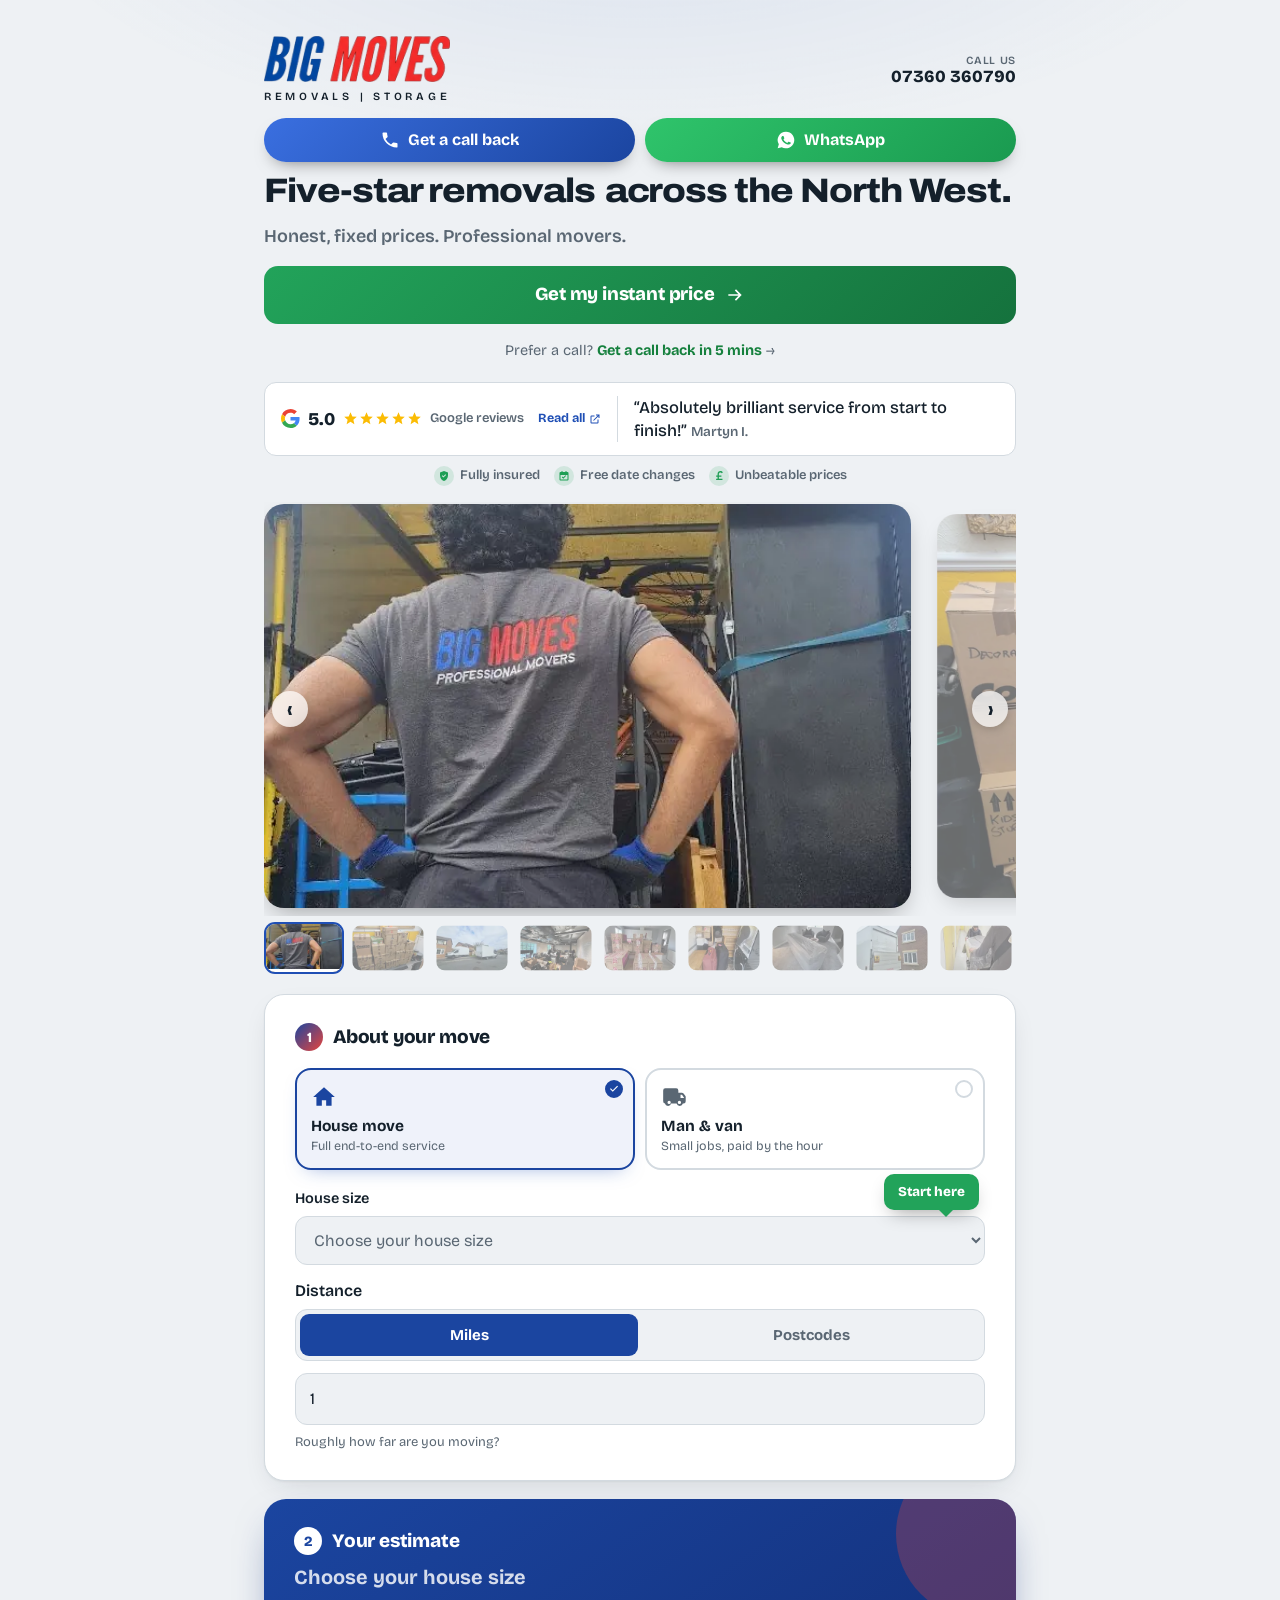
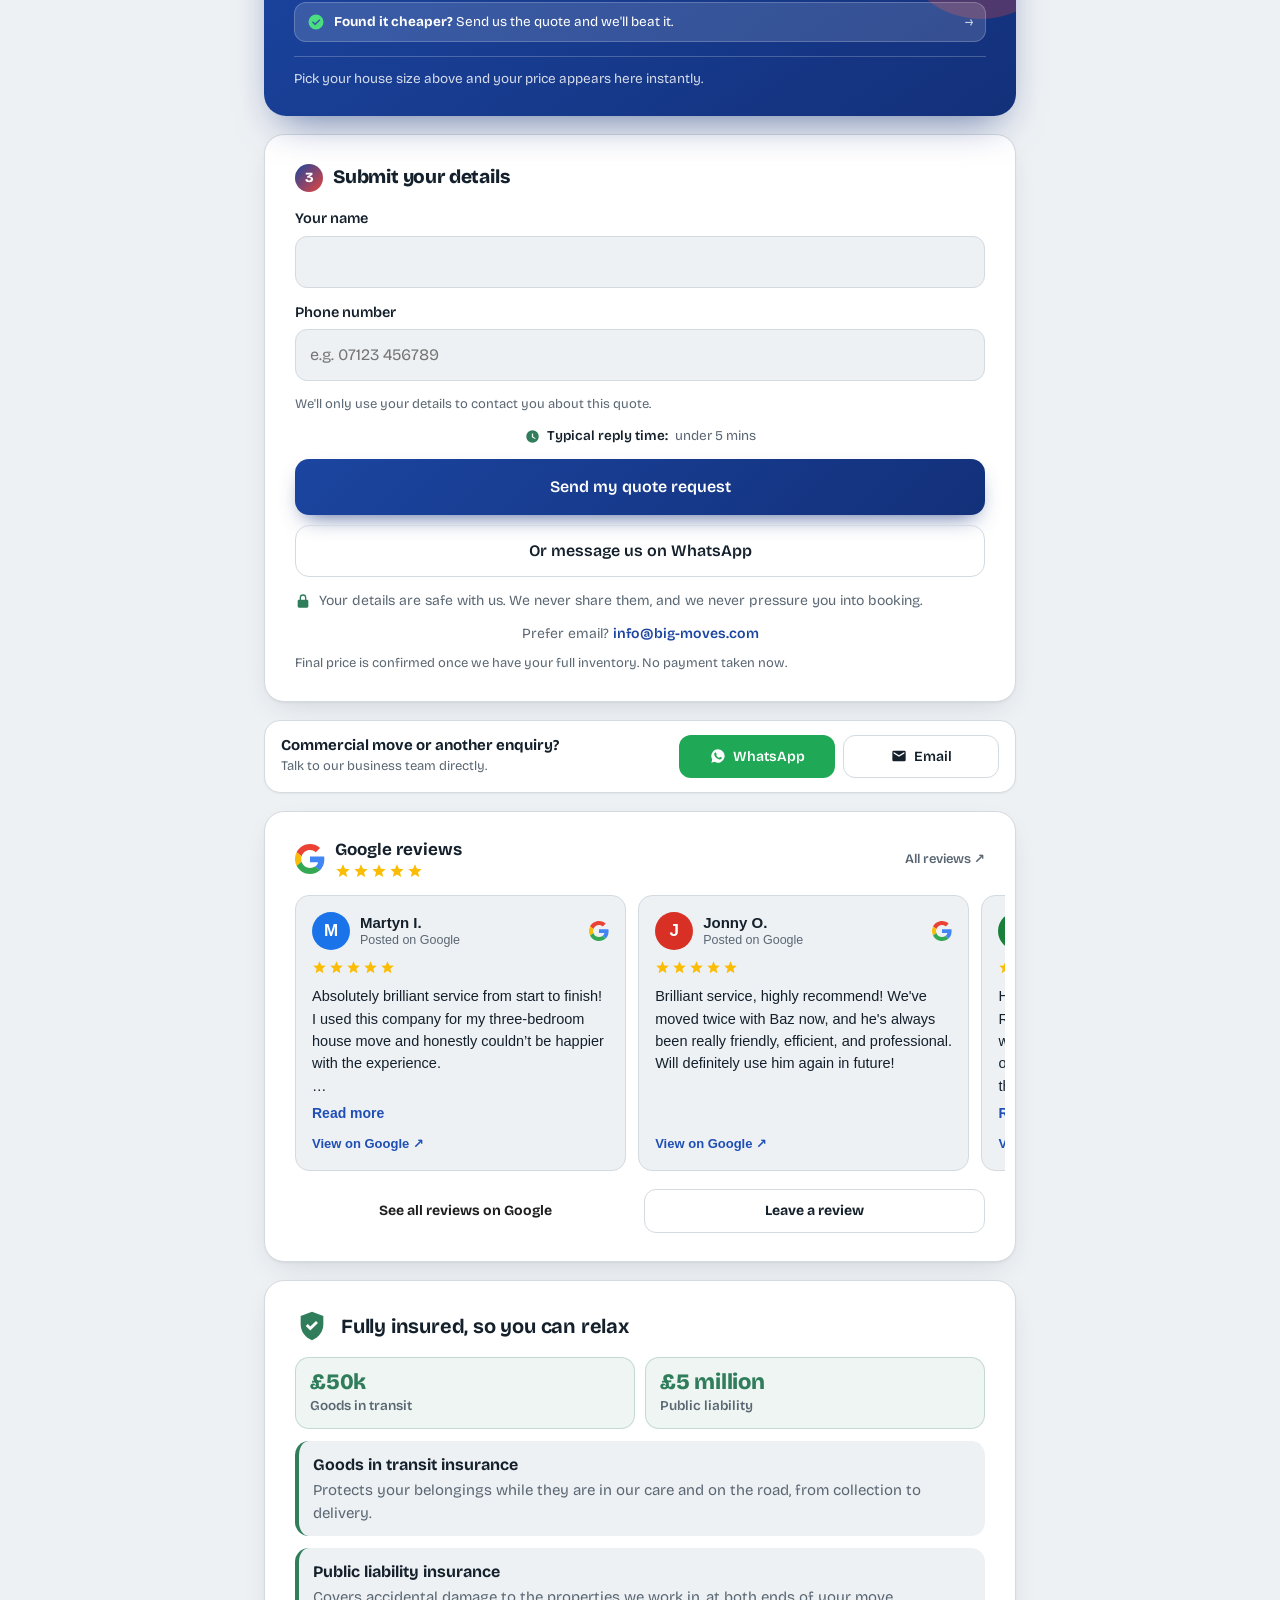
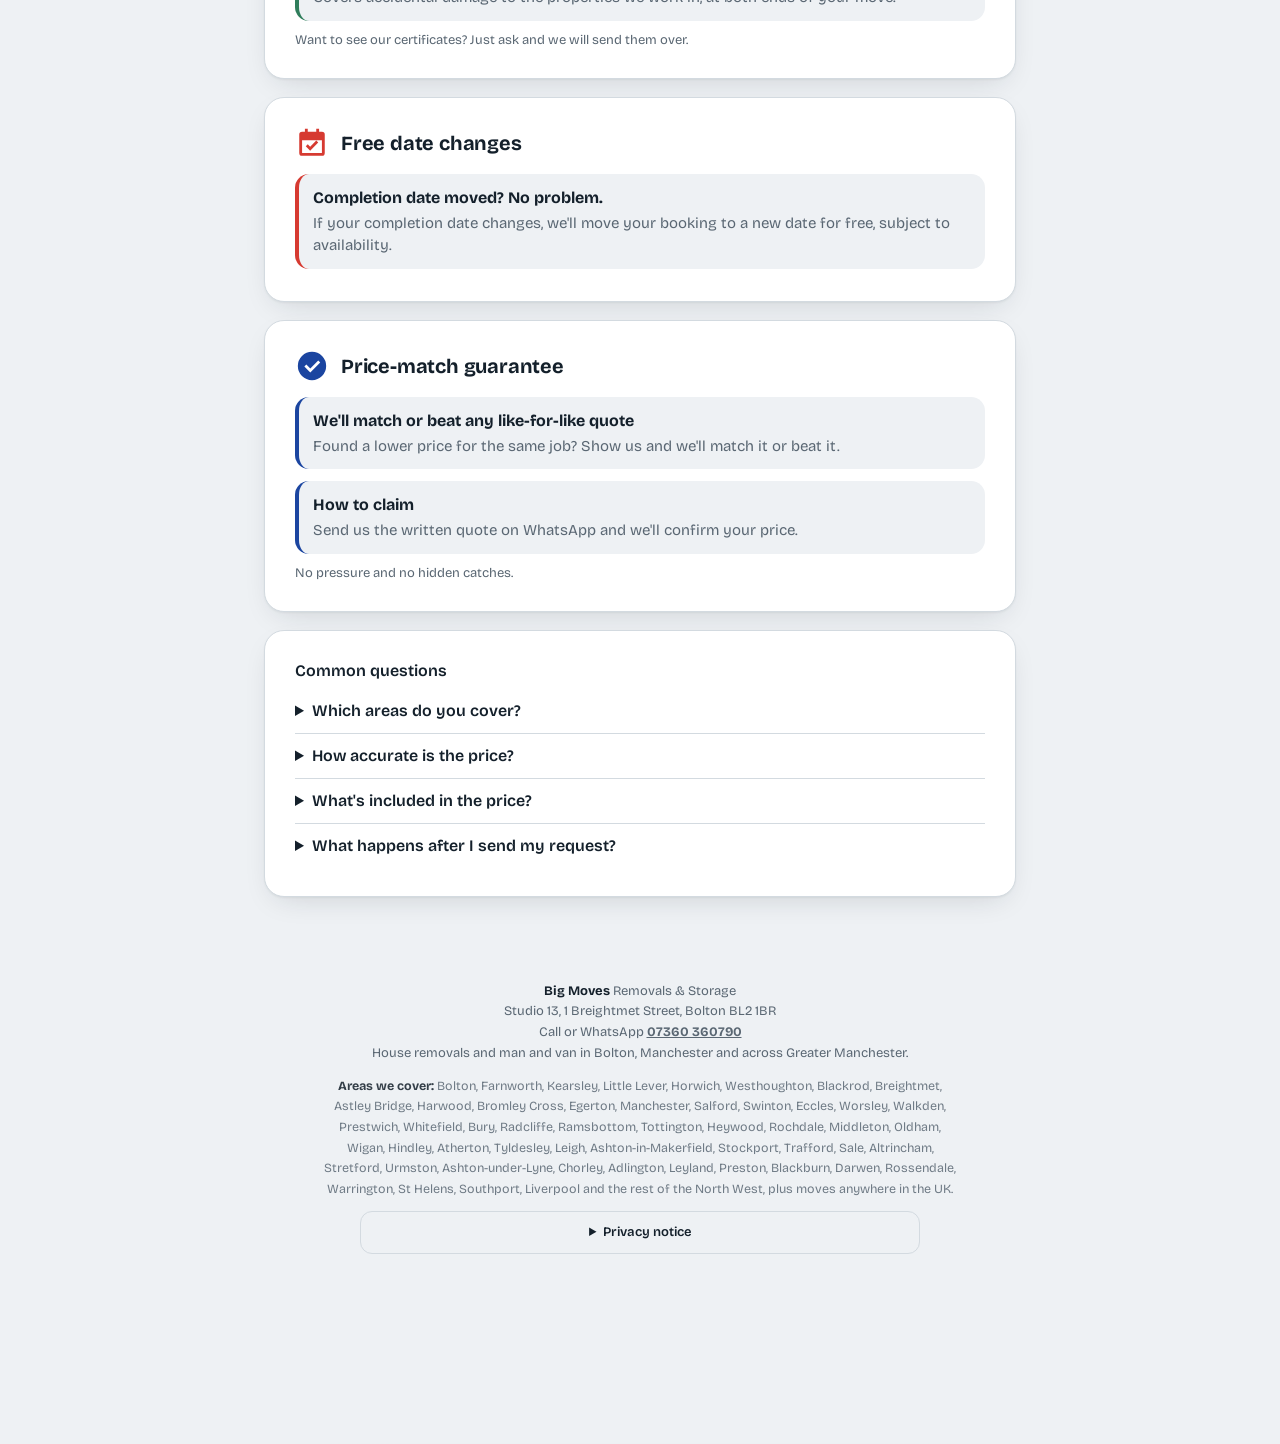
==== commit 041342c2: "Add files via upload" ====
--- a/index.html
+++ b/index.html
@@ -1,5 +1,5 @@
 <!DOCTYPE html>
-<html lang="en-GB" data-theme="dark">
+<html lang="en-GB" data-theme="light">
 <head>
 <meta charset="utf-8">
 <meta name="viewport" content="width=device-width, initial-scale=1, viewport-fit=cover">
@@ -8,7 +8,7 @@
 <meta property="og:title" content="Big Moves - Professional Movers">
 <meta property="og:description" content="Fully insured house removals and man &amp; van across Bolton and Greater Manchester. See your price online in seconds. Found it cheaper? We'll beat it.">
 <meta property="og:type" content="website">
-<meta name="theme-color" content="#0F1720"><meta name="color-scheme" content="dark">
+<meta name="theme-color" content="#EEF1F4"><meta name="color-scheme" content="light">
 <link rel="preload" as="image" href="images/photo-1.webp" type="image/webp" fetchpriority="high">
 <link rel="preconnect" href="https://fonts.googleapis.com"><link rel="preconnect" href="https://fonts.gstatic.com" crossorigin>
 <link rel="stylesheet" href="https://fonts.googleapis.com/css2?family=Bricolage+Grotesque:wght@400;600;800&display=optional" media="print" onload="this.media='all'"><noscript><link rel="stylesheet" href="https://fonts.googleapis.com/css2?family=Bricolage+Grotesque:wght@400;600;800&display=optional"></noscript>
@@ -121,6 +121,10 @@
 .ins-list{list-style:none;margin:0 0 4px;padding:0;display:grid;gap:12px}
 .ins-list li{display:flex;flex-direction:column;gap:2px;padding:12px 14px;border-radius:14px;background:var(--bg);border-left:4px solid var(--ok)}
 .ins-list span{color:var(--mute);font-size:15px}
+.ins-cover{display:grid;grid-template-columns:1fr 1fr;gap:10px;margin:0 0 12px}
+.ins-cv{display:flex;flex-direction:column;gap:2px;padding:12px 14px;border-radius:14px;background:rgba(47,125,91,.08);border:1px solid rgba(47,125,91,.22)}
+.ins-cv b{font-size:22px;line-height:1.1;font-weight:800;letter-spacing:-.01em;color:var(--ok);font-variant-numeric:tabular-nums}
+.ins-cv span{font-size:13.5px;font-weight:600;color:var(--mute)}
 .card details:first-of-type{border-top:0}
 .trust-row{display:flex;flex-wrap:wrap;gap:8px;margin:0 0 18px}
 .trust-row .rate{margin:0}
@@ -209,6 +213,8 @@
 a.tpill:active{transform:scale(.97)}
 .pm .ins-top svg{fill:var(--kraft-d)}
 .pm .ins-list li{border-left-color:var(--kraft-d)}
+.dc .ins-top svg{fill:#D63A31}
+.dc .ins-list li{border-left-color:#D63A31}
 .foot{max-width:760px;margin:0 auto;padding:6px 20px 96px;text-align:center;font-size:13px;line-height:1.6;color:var(--mute)}
 .foot b{color:var(--ink)}
 .foot{padding-bottom:110px}
@@ -354,8 +360,8 @@
 
 
 /* ---- dark everywhere ---- */
-:root,:root[data-theme]{color-scheme:dark}
-html,body{background-color:#0F1720}
+:root,:root[data-theme]{color-scheme:light}
+html,body{background-color:#EEF1F4}
 
 /* ---- privacy notice ---- */
 .priv-n{max-width:560px;margin:12px auto 0;text-align:left;border:1px solid var(--line);border-radius:12px;padding:0 14px}
@@ -666,6 +672,42 @@
 @media (max-width:360px){.grs-lbl{display:none}}
 @media (min-width:720px){.grs{flex-direction:row;align-items:center;gap:16px;padding:13px 16px}.grs-top{flex:none;gap:8px;padding-right:16px;border-right:1px solid var(--line);align-self:stretch}.grs-top b{font-size:18px}.grs-st svg{width:15px;height:15px}.grs-qs{flex:1;min-width:0}.grs-q{font-size:16.5px}.grs-go{margin-left:6px}}
 @media (prefers-reduced-motion:reduce){.grs-q{transition:none}}
+/* ---- headline sub-line + small call-back link ---- */
+.hx-sub{margin:-2px 0 14px;font-size:clamp(15px,4.3vw,18px);font-weight:600;line-height:1.35;color:var(--mute);text-wrap:balance}
+@media (min-width:720px){.hx-sub{margin:4px 0 18px}}
+.cb5l{display:block;width:100%;margin:10px 0 14px;padding:6px 0;border:0;background:none;color:var(--mute);font:inherit;font-size:14.5px;text-align:center;cursor:pointer}
+.cb5l b{color:#4ADE80;font-weight:700}
+.cb5l:hover b{text-decoration:underline}
+h1.hx .hx-b::after{display:none}
+h1.hx.fit{margin-bottom:10px}
+.brand .hphone{display:none}
+html.nophone .brand .hphone{display:flex}
+/* ---- light theme: darker accents so text stays readable on white ---- */
+.cb5l b{color:#15803D}
+.trustln svg{fill:#16A34A}
+.grs-go{color:#1F4FB5}.grs-go svg{fill:#1F4FB5}
+.gr-more,.gr-view{color:var(--kraft)}
+.trustln a{display:inline-flex;align-items:center;gap:6px;white-space:nowrap;color:inherit;text-decoration:none}
+.trustln a:hover{color:var(--ink)}
+.trustln .tb{display:grid;place-items:center;width:20px;height:20px;border-radius:50%;flex:none}
+.trustln .tb svg{width:12px;height:12px}
+.trustln{gap:4px 14px;font-size:13px}
+.trustln .tb{background:rgba(34,163,90,.14)}
+.trustln .tb svg{fill:#1E9E55}
+.trustln .tb-pm svg{transform:scale(1.15)}
+@media (max-width:600px){
+.trustln{display:grid;grid-template-columns:repeat(3,1fr);gap:0 6px;align-items:start}
+.trustln a{flex-direction:column;justify-content:flex-start;gap:5px;white-space:normal;text-align:center;line-height:1.25;font-size:12.5px}
+.trustln .tb{width:26px;height:26px}
+.trustln .tb svg{width:15px;height:15px}
+}
+@media (max-width:379px){.trustln a{font-size:11.5px;letter-spacing:-.01em}}
+.fc-rt{background:rgba(255,255,255,.94);border-color:var(--line);color:var(--ink);text-shadow:none;box-shadow:0 4px 14px -6px rgba(20,32,43,.35)}
+.fc-rt small{color:var(--mute)}
+.fc-rt i,.fc-rt i::after{background:#16A34A}
+.fc-cbn{background:rgba(255,255,255,.96);border-color:var(--line);color:var(--ink);text-shadow:none;box-shadow:0 4px 14px -6px rgba(20,32,43,.35)}
+.fc-cbn small{color:var(--mute)}
+.fc-cbn i{background:#16A34A;box-shadow:0 0 0 3px rgba(22,163,74,.18)}
 </style>
 <script type="text/javascript">
     (function(c,l,a,r,i,t,y){
@@ -685,24 +727,22 @@
   <a class="btn call" href="tel:07360360790" data-track><svg viewBox="0 0 24 24" aria-hidden="true"><path d="M6.6 10.8a15 15 0 006.6 6.6l2.2-2.2a1 1 0 011-.25 11.4 11.4 0 003.6.6 1 1 0 011 1V20a1 1 0 01-1 1A17 17 0 013 4a1 1 0 011-1h3.5a1 1 0 011 1c0 1.25.2 2.45.6 3.6a1 1 0 01-.25 1z"/></svg>Call</a>
   <a class="btn wa" href="https://wa.me/447360360790" target="_blank" rel="noopener" data-wa><svg viewBox="0 0 24 24" aria-hidden="true"><path d="M12 2a10 10 0 00-8.6 15.1L2 22l5-1.3A10 10 0 1012 2zm5.2 14.2c-.2.6-1.3 1.2-1.8 1.2-.5.1-1 .2-3.3-.7-2.8-1.1-4.6-4-4.7-4.2-.1-.2-1.1-1.5-1.1-2.8s.7-2 1-2.3c.2-.3.5-.3.7-.3h.5c.2 0 .4 0 .6.5l.8 2c.1.2.1.4 0 .5l-.3.5-.4.4c-.1.2-.3.3-.1.6.2.3.8 1.3 1.8 2.1 1.2 1.1 2.2 1.4 2.5 1.6.3.1.5.1.6-.1l.8-1c.2-.3.4-.2.6-.1l1.9.9c.3.1.5.2.5.3.1.1.1.6-.1 1.1z"/></svg>WhatsApp</a>
 </div>
-<div class="area">
-  <p class="area-t"><b>North West</b><span class="route" aria-hidden="true"><i class="r-track"><svg class="r-van" viewBox="0 0 26 15"><rect x="0" y="0.4" width="17.4" height="10.4" rx="1" fill="#fff"/><path d="M17.4 0.9h3.5a1.1 1.1 0 0 1 1.1 1.1v2.4h-4.6z" fill="#fff"/><path d="M17.4 4.4h4.5l3.6 3.7v3.1H17.4z" fill="#2B5BFF"/><path d="M18.4 5.3h3.1l2.7 2.8h-5.8z" fill="#0F1A33"/><polygon points="1.6,9.8 4.2,9.8 7.6,1.4 5,1.4" fill="#2B5BFF"/><polygon points="5.2,9.8 6.9,9.8 10.3,1.4 8.6,1.4" fill="#FF3131"/><rect x="0" y="10.8" width="25.5" height="1.1" fill="#3A4049"/><rect x="24.6" y="9" width="0.9" height="1.2" rx="0.2" fill="#FDE68A"/><circle cx="5" cy="12.6" r="2" fill="#111821"/><circle cx="5" cy="12.6" r="0.8" fill="#9AA3AD"/><circle cx="20.8" cy="12.6" r="2" fill="#111821"/><circle cx="20.8" cy="12.6" r="0.8" fill="#9AA3AD"/></svg></i></span><b class="uk">UK-wide</b><span class="sr-only"> removals, moving you anywhere in the UK</span></p>
-</div>
-<h1 class="hx" id="hx"><span class="hx-a">Comparing removal quotes?</span> <span class="hx-b">We'll beat them.</span></h1>
+<h1 class="hx" id="hx"><span class="hx-a">Five-star removals</span> <span class="hx-b">across the North West.</span></h1>
+<p class="hx-sub" id="hxSub">Honest, fixed prices. Professional movers.</p>
 <script>(function(){var h=document.getElementById("hx");if(!h)return;var a=h.querySelector(".hx-a"),b=h.querySelector(".hx-b");if(/[?&]service=manvan(&|$)/.test(location.search)){a.textContent="Need a man and van?";b.textContent="From \u00a360 an hour.";}
 function fit(){var W=h.clientWidth;if(!W)return;h.classList.add("fit");a.style.fontSize=b.style.fontSize="100px";
 if(innerWidth>=720){h.classList.add("one");var f=Math.min(100*W/(a.offsetWidth+b.offsetWidth+28),40);a.style.fontSize=b.style.fontSize=f.toFixed(2)+"px";var t=a.getBoundingClientRect().width+b.getBoundingClientRect().width+parseFloat(getComputedStyle(a).marginRight);f=Math.min(f*W/t,40)-.1;a.style.fontSize=b.style.fontSize=f.toFixed(2)+"px";}
-else{h.classList.remove("one");var fa=100*W/a.offsetWidth,fb=100*W/b.offsetWidth;fa=Math.min(fa,34);fb=fa;a.style.fontSize=fa.toFixed(2)+"px";b.style.fontSize=fb.toFixed(2)+"px";
-fa=Math.min(fa*W/a.offsetWidth,34);fb=fa;a.style.fontSize=(fa-.1).toFixed(2)+"px";b.style.fontSize=(fb-.1).toFixed(2)+"px";}}
+else{h.classList.remove("one");var fa=100*W/Math.max(a.offsetWidth,b.offsetWidth),fb;fa=Math.min(fa,34);fb=fa;a.style.fontSize=fa.toFixed(2)+"px";b.style.fontSize=fb.toFixed(2)+"px";
+fa=Math.min(fa*W/Math.max(a.offsetWidth,b.offsetWidth),34);fb=fa;a.style.fontSize=(fa-.1).toFixed(2)+"px";b.style.fontSize=(fb-.1).toFixed(2)+"px";}}
 fit();addEventListener("resize",fit);if(document.fonts&&document.fonts.ready)document.fonts.ready.then(fit);addEventListener("load",fit);})();</script>
 <a class="cta" href="#quote" id="ctaBtn">Get my instant price<svg viewBox="0 0 24 24" aria-hidden="true"><path d="M13.2 5.2l-1.4 1.4 4.4 4.4H4v2h12.2l-4.4 4.4 1.4 1.4L20 12z"/></svg></a>
-<button class="cb5" id="cb5" type="button"><span class="cb5-ic"><svg viewBox="0 0 24 24" aria-hidden="true"><path d="M6.6 10.8a15 15 0 006.6 6.6l2.2-2.2a1 1 0 011-.25 11.4 11.4 0 003.6.6 1 1 0 011 1V20a1 1 0 01-1 1A17 17 0 013 4a1 1 0 011-1h3.5a1 1 0 011 1c0 1.25.2 2.45.6 3.6a1 1 0 01-.25 1z"/></svg></span><span class="cb5-t"><b>We'll call you back in 5 mins</b></span><span class="cb5-go" aria-hidden="true">→</span></button>
+<button class="cb5l" id="cb5" type="button">Prefer a call? <b>Get a call back in 5 mins</b> <span aria-hidden="true">→</span></button>
 <a class="grs" id="grs" href="https://www.google.com/maps/place/Big+Moves+Removals/@53.4516583,-4.3839004,8z/data=!4m12!1m2!2m1!1sbig+moves!3m8!1s0x487bada3ead9c0b7:0x8acc0237482ccb0b!8m2!3d53.4516583!4d-2.2745254!9m1!1b1!15sCgliaWcgbW92ZXNaCyIJYmlnIG1vdmVzkgEObW92aW5nX2NvbXBhbnmaAURDaTlEUVVsUlFVTnZaRU5vZEhsalJqbHZUMjA1YkdReU1USmxSMUpMVG01V00xSkZSbkJPYkRrMVkycGFSMU14UlJBQuABAPoBBAgAEDk!16s%2Fg%2F11yw4f5nhl?entry=ttu&g_ep=EgoyMDI2MTEwMS4wIKXMDSoASAFQAw%3D%3D" target="_blank" rel="noopener" aria-label="Rated 5.0 on Google. Read our Google reviews">
   <span class="grs-top"><svg class="grs-g" viewBox="0 0 48 48" aria-hidden="true"><path fill="#EA4335" d="M24 9.5c3.54 0 6.71 1.22 9.21 3.6l6.85-6.85C35.9 2.38 30.47 0 24 0 14.62 0 6.51 5.38 2.56 13.22l7.98 6.19C12.43 13.72 17.74 9.5 24 9.5z"/><path fill="#4285F4" d="M46.98 24.55c0-1.57-.15-3.09-.38-4.55H24v9.02h12.94c-.58 2.96-2.26 5.48-4.78 7.18l7.73 6c4.51-4.18 7.09-10.36 7.09-17.65z"/><path fill="#FBBC05" d="M10.53 28.59c-.48-1.45-.76-2.99-.76-4.59s.27-3.14.76-4.59l-7.98-6.19C.92 16.46 0 20.12 0 24c0 3.88.92 7.54 2.56 10.78l7.97-6.19z"/><path fill="#34A853" d="M24 48c6.48 0 11.93-2.13 15.89-5.81l-7.73-6c-2.15 1.45-4.92 2.3-8.16 2.3-6.26 0-11.57-4.22-13.47-9.91l-7.98 6.19C6.51 42.62 14.62 48 24 48z"/></svg><b>5.0</b><span class="grs-st" aria-hidden="true"><svg viewBox="0 0 24 24"><path d="M12 17.3l6.2 3.7-1.6-7 5.4-4.7-7.1-.6L12 2 9.1 8.7 2 9.3l5.4 4.7-1.6 7z"/></svg><svg viewBox="0 0 24 24"><path d="M12 17.3l6.2 3.7-1.6-7 5.4-4.7-7.1-.6L12 2 9.1 8.7 2 9.3l5.4 4.7-1.6 7z"/></svg><svg viewBox="0 0 24 24"><path d="M12 17.3l6.2 3.7-1.6-7 5.4-4.7-7.1-.6L12 2 9.1 8.7 2 9.3l5.4 4.7-1.6 7z"/></svg><svg viewBox="0 0 24 24"><path d="M12 17.3l6.2 3.7-1.6-7 5.4-4.7-7.1-.6L12 2 9.1 8.7 2 9.3l5.4 4.7-1.6 7z"/></svg><svg viewBox="0 0 24 24"><path d="M12 17.3l6.2 3.7-1.6-7 5.4-4.7-7.1-.6L12 2 9.1 8.7 2 9.3l5.4 4.7-1.6 7z"/></svg></span><span class="grs-lbl">Google reviews</span><span class="grs-go" aria-hidden="true">Read all<svg viewBox="0 0 24 24"><path d="M14 3h7v7h-2V6.4l-9.3 9.3-1.4-1.4L17.6 5H14V3zM5 5h6v2H5v12h12v-6h2v6a2 2 0 01-2 2H5a2 2 0 01-2-2V7a2 2 0 012-2z"/></svg></span></span>
   <span class="grs-qs" aria-hidden="true"><span class="grs-q on">&ldquo;Absolutely brilliant service from start to finish!&rdquo; <em>Martyn I.</em></span><span class="grs-q">&ldquo;Brilliant service, highly recommend! We've moved twice with Baz now…&rdquo; <em>Jonny O.</em></span><span class="grs-q">&ldquo;…moved the lot on a tight timeframe and did a professional job!&rdquo; <em>Alex W.</em></span><span class="grs-q">&ldquo;Fantastic service and very friendly! Went the extra mile for me cheers lads&rdquo; <em>Adam F.</em></span><span class="grs-q">&ldquo;…it was stress free and very efficient, I'd recommend them to anyone&rdquo; <em>Violet M.</em></span></span>
 </a>
 <script>(function(){var q=document.querySelectorAll("#grs .grs-q"),i=0;if(q.length<2)return;setInterval(function(){q[i].classList.remove("on");i=(i+1)%q.length;q[i].classList.add("on");},4500);})();</script>
-<p class="trustln"><span><svg viewBox="0 0 24 24" aria-hidden="true"><path d="M9.5 16.2L5.3 12l-1.4 1.4 5.6 5.6 11-11-1.4-1.4z"/></svg>Fully insured</span><span><svg viewBox="0 0 24 24" aria-hidden="true"><path d="M9.5 16.2L5.3 12l-1.4 1.4 5.6 5.6 11-11-1.4-1.4z"/></svg>Price-match guarantee</span></p>
+<p class="trustln"><a href="#insured"><em class="tb tb-ins"><svg viewBox="0 0 24 24" aria-hidden="true"><path d="M12 2l8 3v6c0 5-3.4 9.4-8 11-4.6-1.6-8-6-8-11V5l8-3zm-1.2 13.2l5.4-5.4-1.4-1.4-4 4-1.8-1.8-1.4 1.4 3.2 3.2z"/></svg></em>Fully insured</a><a href="#datechange"><em class="tb tb-dc"><svg viewBox="0 0 24 24" aria-hidden="true"><path d="M7 2h2v2h6V2h2v2h2a2 2 0 012 2v13a2 2 0 01-2 2H5a2 2 0 01-2-2V6a2 2 0 012-2h2V2zm12 8H5v9h14v-9zm-8.3 7.4L7.6 14.3 9 12.9l1.7 1.7 4.3-4.3 1.4 1.4-5.7 5.7z"/></svg></em>Free date changes</a><a href="#pricematch"><em class="tb tb-pm"><svg viewBox="0 0 24 24" aria-hidden="true"><path d="M14.5 3.5c-2.8 0-5 2.2-5 5V11H7v2.2h2.5v3.6H7V19h11v-2.2h-6.2v-3.6h4.4V11h-4.4V8.5c0-1.6 1.2-2.8 2.7-2.8 1 0 1.8.5 2.3 1.3l1.9-1.2c-.9-1.4-2.5-2.3-4.2-2.3z"/></svg></em>Unbeatable prices</a></p>
 <div class="thx-back" id="thxBack" role="dialog" aria-modal="true" aria-labelledby="thxT"><div class="thx"><div class="thx-tick"><svg viewBox="0 0 24 24"><path d="M5 12.5l4.5 4.5L19 7.5"/></svg></div><h3 id="thxT">Thank you!</h3><p>Your quote request is in. We'll be in touch shortly to confirm your price.</p><button type="button" id="thxClose">Done</button></div></div>
 
 <div id="gallery"><div class="slider" id="slider"><div class="frame"><div class="track" id="track" tabindex="0" aria-label="Photos of our work">
@@ -845,15 +885,19 @@
   business: "Big Moves",
   phone: "07360 360790",
   insuranceTitle: "Fully insured, so you can relax",
+  insuranceCover: [{v:"£50k", l:"Goods in transit"}, {v:"£5 million", l:"Public liability"}],
   insurance: [
     {h:"Goods in transit insurance", t:"Protects your belongings while they are in our care and on the road, from collection to delivery."},
     {h:"Public liability insurance", t:"Covers accidental damage to the properties we work in, at both ends of your move."}
   ],
+  dateChangeTitle: "Free date changes",
+  dateChange: [
+    {h:"Completion date moved? No problem.", t:"If your completion date changes, we'll move your booking to a new date for free, subject to availability."}
+  ],
   priceMatchTitle: "Price-match guarantee",
   priceMatch: [
     {h:"We'll match or beat any like-for-like quote", t:"Found a lower price for the same job? Show us and we'll match it or beat it."},
-    {h:"What counts as like for like", t:"The same move, inventory, access, services and a fully insured company."},
-    {h:"How to claim", t:"Send us the written quote by WhatsApp or email at info@big-moves.com and we'll confirm your price."}
+    {h:"How to claim", t:"Send us the written quote on WhatsApp and we'll confirm your price."}
   ],
   priceMatchNote: "No pressure and no hidden catches.",
   insuranceNote: "Want to see our certificates? Just ask and we will send them over.",
@@ -1183,11 +1227,13 @@
   const box = (id, cls, icon, title, items, note) => {
     const c = mk("div", cls), top = mk("div", "ins-top"); c.id = id;
     top.innerHTML = icon; top.append(mk("h2", null, title)); c.append(top);
+    if (id === "insured" && CONFIG.insuranceCover) { const cv = mk("div", "ins-cover"); CONFIG.insuranceCover.forEach(x => { const d = mk("div", "ins-cv"); d.append(mk("b", null, x.v), mk("span", null, x.l)); cv.append(d); }); c.append(cv); }
     const ul = mk("ul", "ins-list");
     items.forEach(x => { const li = mk("li"); li.append(mk("b", null, x.h), mk("span", null, x.t)); ul.append(li); });
     c.append(ul); if (note) c.append(mk("p", "fine", note)); frag.append(c);
   };
   box("insured", "card ins", '<svg viewBox="0 0 24 24" aria-hidden="true"><path d="M12 2l8 3v6c0 5-3.4 9.4-8 11-4.6-1.6-8-6-8-11V5l8-3zm-1.2 13.2l5.4-5.4-1.4-1.4-4 4-1.8-1.8-1.4 1.4 3.2 3.2z"/></svg>', CONFIG.insuranceTitle, CONFIG.insurance, CONFIG.insuranceNote);
+  box("datechange", "card ins dc", '<svg viewBox="0 0 24 24" aria-hidden="true"><path d="M7 2h2v2h6V2h2v2h2a2 2 0 012 2v13a2 2 0 01-2 2H5a2 2 0 01-2-2V6a2 2 0 012-2h2V2zm12 8H5v9h14v-9zm-8.3 7.4L7.6 14.3 9 12.9l1.7 1.7 4.3-4.3 1.4 1.4-5.7 5.7z"/></svg>', CONFIG.dateChangeTitle, CONFIG.dateChange);
   box("pricematch", "card ins pm", '<svg viewBox="0 0 24 24" aria-hidden="true"><path d="M12 2a10 10 0 100 20 10 10 0 000-20zm-1.2 14.6L6.6 12.4l1.4-1.4 2.8 2.8 5.6-5.6 1.4 1.4-7 7z"/></svg>', CONFIG.priceMatchTitle, CONFIG.priceMatch, CONFIG.priceMatchNote);
   const fc = mk("div", "card"); fc.append(mk("p", "lbl", "Common questions"));
   CONFIG.faqs.forEach(f => { const d = mk("details"); d.append(mk("summary", null, f.q), mk("p", "meta", f.a)); fc.append(d); });
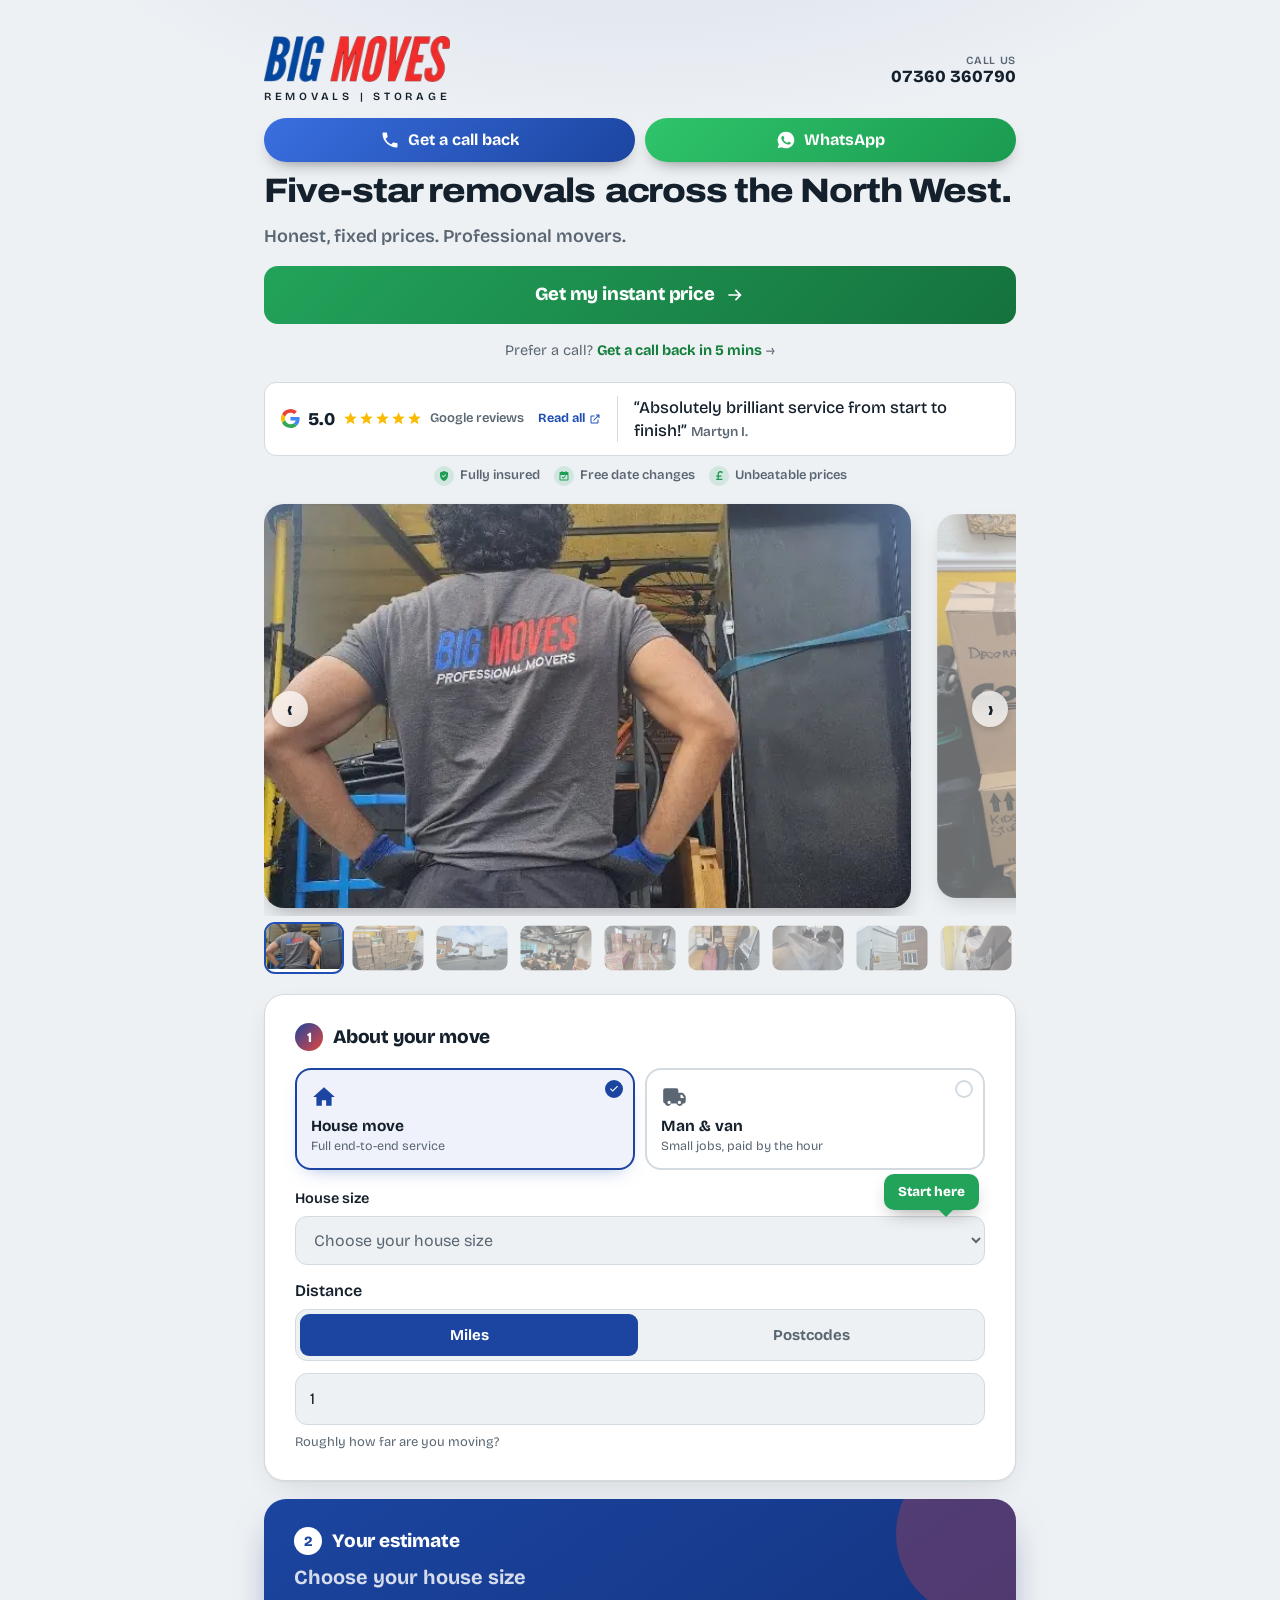
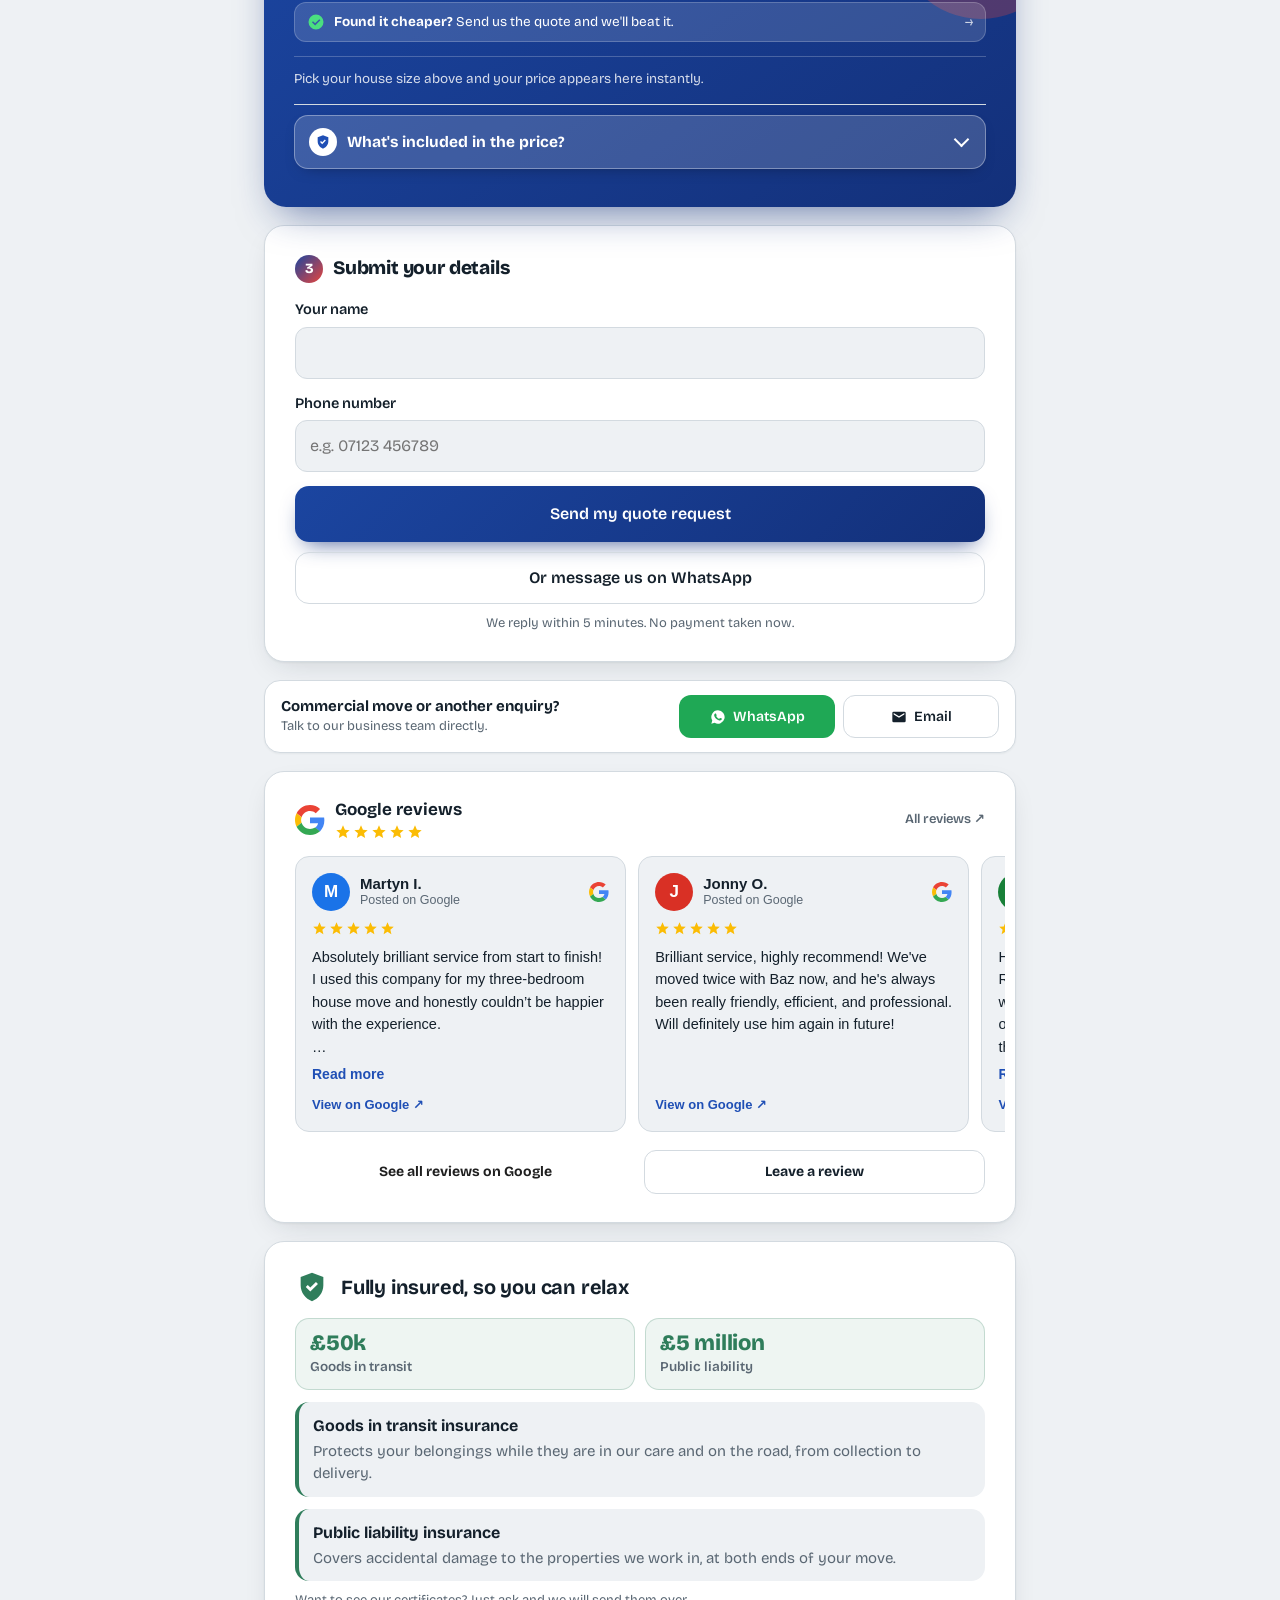
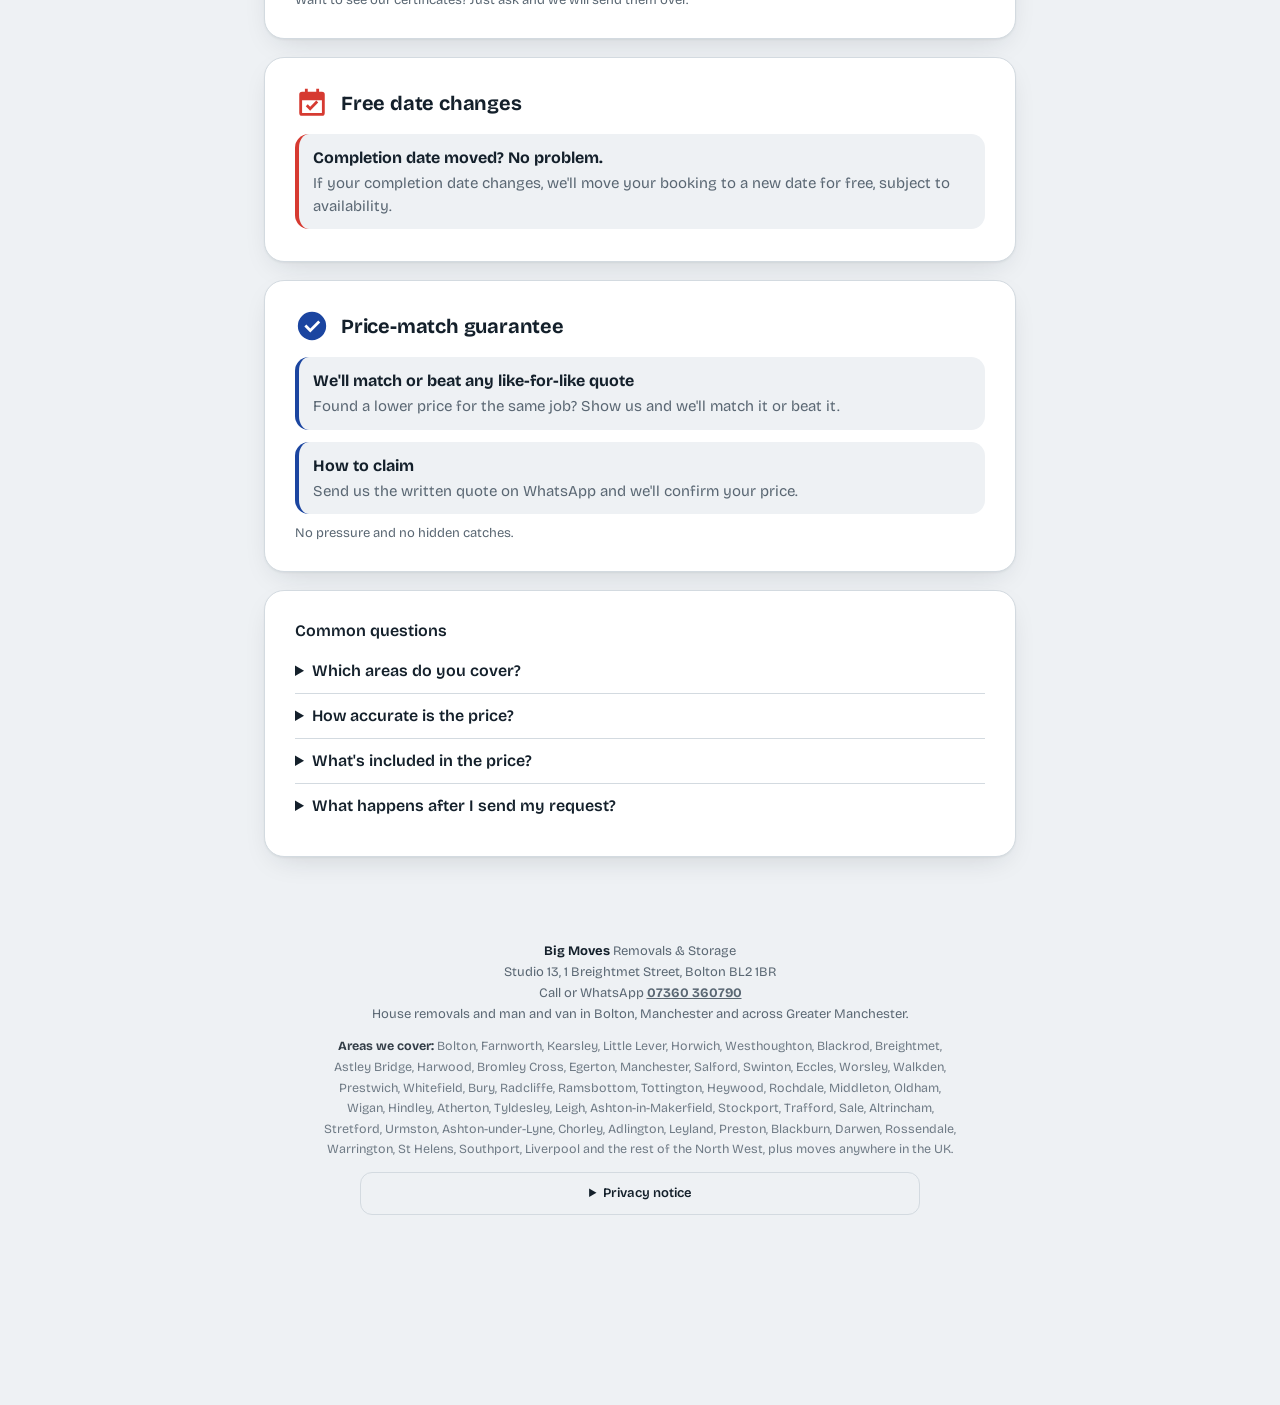
==== commit f52b113a: "Add files via upload" ====
--- a/index.html
+++ b/index.html
@@ -707,6 +707,34 @@
 .fc-rt i,.fc-rt i::after{background:#16A34A}
 .fc-cbn{background:rgba(255,255,255,.96);border-color:var(--line);color:var(--ink);text-shadow:none;box-shadow:0 4px 14px -6px rgba(20,32,43,.35)}
 .fc-cbn small{color:var(--mute)}
+.incl{margin:16px 0 0}
+.incl summary{display:flex;align-items:center;gap:10px;cursor:pointer;list-style:none;font-weight:700;font-size:15.5px;color:#fff;padding:12px 14px;border-radius:14px;background:rgba(255,255,255,.14);border:1px solid rgba(255,255,255,.28);transition:background .2s}
+.incl summary:hover{background:rgba(255,255,255,.2)}
+.incl summary .incl-i{flex:none;display:grid;place-items:center;width:28px;height:28px;border-radius:50%;background:#fff}
+.incl summary .incl-i svg{width:16px;height:16px;fill:#1F4FB5}
+.incl summary .incl-t{flex:1}
+.incl summary::-webkit-details-marker{display:none}
+.incl summary::after{content:"";flex:none;width:9px;height:9px;margin-right:4px;border-right:2.5px solid #fff;border-bottom:2.5px solid #fff;transform:translateY(-3px) rotate(45deg);transition:transform .25s}
+.incl[open] summary::after{transform:translateY(2px) rotate(-135deg)}
+.incl ul{padding:0 2px}
+.incl summary{background:rgba(255,255,255,.17);border-color:rgba(255,255,255,.34);box-shadow:0 6px 16px -10px rgba(0,0,0,.5)}
+.incl:not([open]) summary{animation:inclGlow 3.2s ease-in-out infinite}
+.incl:not([open]) summary::after{animation:inclNudge 1.8s ease-in-out infinite}
+@keyframes inclGlow{0%,100%{box-shadow:0 6px 16px -10px rgba(0,0,0,.5),0 0 0 0 rgba(255,255,255,0)}50%{box-shadow:0 6px 16px -10px rgba(0,0,0,.5),0 0 0 4px rgba(255,255,255,.08)}}
+@keyframes inclNudge{0%,100%{transform:translateY(-3px) rotate(45deg)}50%{transform:translateY(0) rotate(45deg)}}
+.incl summary:active{transform:scale(.99)}
+@media (prefers-reduced-motion:reduce){.incl summary,.incl summary::after{animation:none!important}}
+.incl ul{list-style:none;margin:12px 0 0;padding:0;display:grid;gap:9px}
+.incl li{display:flex;gap:9px;align-items:flex-start;font-size:14px;line-height:1.45;color:rgba(255,255,255,.88)}
+.incl li b{color:#fff}
+.incl li svg{width:19px;height:19px;flex:none;margin-top:1px;padding:4px;border-radius:50%;background:rgba(74,222,128,.16);box-shadow:inset 0 0 0 1px rgba(74,222,128,.55);fill:#6EE7A0}
+.incl li{gap:10px;line-height:21px}
+.incl li svg{margin-top:-3px}
+.incl li>span{flex:1;min-width:0}
+.incl .nw{white-space:nowrap}
+.incl-add{margin:12px 0 0;padding:10px 12px;border-radius:12px;background:rgba(255,255,255,.12);font-size:14px;line-height:1.45;color:rgba(255,255,255,.9)}
+.incl-add b{color:#fff}
+.incl-add a{color:#fff;font-weight:700;text-decoration:underline;text-underline-offset:2px}
 .fc-cbn i{background:#16A34A;box-shadow:0 0 0 3px rgba(22,163,74,.18)}
 </style>
 <script type="text/javascript">
@@ -816,19 +844,25 @@
   </div>
   <a class="beat" href="#pricematch"><svg viewBox="0 0 24 24" aria-hidden="true"><path d="M12 2a10 10 0 100 20 10 10 0 000-20zm-1.2 14.6L6.6 12.4l1.4-1.4 2.8 2.8 5.6-5.6 1.4 1.4-7 7z"/></svg><span><b>Found it cheaper?</b> Send us the quote and we'll beat it.</span><i aria-hidden="true">→</i></a>
   <p class="qnote" id="qnote"></p>
+  <details class="incl"><summary><span class="incl-i"><svg viewBox="0 0 24 24" aria-hidden="true"><path d="M12 2l8 3v6c0 5-3.4 9.4-8 11-4.6-1.6-8-6-8-11V5l8-3zm-1.2 13.2l5.4-5.4-1.4-1.4-4 4-1.8-1.8-1.4 1.4 3.2 3.2z"/></svg></span><span class="incl-t">What's included in the price?</span></summary>
+    <ul>
+      <li><svg viewBox="0 0 24 24" aria-hidden="true"><path d="M9.5 16.2L5.3 12l-1.4 1.4 5.6 5.6 11-11-1.4-1.4z"/></svg><span><b>Full furniture protection</b> with blankets and mattress covers as standard. <span class="nw">Heat-treated</span> after each move.</span></li>
+      <li><svg viewBox="0 0 24 24" aria-hidden="true"><path d="M9.5 16.2L5.3 12l-1.4 1.4 5.6 5.6 11-11-1.4-1.4z"/></svg><span><b>Dismantling and reassembly</b> of beds, tables and wardrobes.</span></li>
+      <li><svg viewBox="0 0 24 24" aria-hidden="true"><path d="M9.5 16.2L5.3 12l-1.4 1.4 5.6 5.6 11-11-1.4-1.4z"/></svg><span><b>Set up to your layout.</b> We load, unload and place every piece in the right room.</span></li>
+      <li><svg viewBox="0 0 24 24" aria-hidden="true"><path d="M9.5 16.2L5.3 12l-1.4 1.4 5.6 5.6 11-11-1.4-1.4z"/></svg><span><b>Fully trained team</b> with enhanced DBS checks, renewed every year.</span></li>
+      <li><svg viewBox="0 0 24 24" aria-hidden="true"><path d="M9.5 16.2L5.3 12l-1.4 1.4 5.6 5.6 11-11-1.4-1.4z"/></svg><span><b>Fully insured:</b> £50k goods in transit and £5m public liability.</span></li>
+    </ul>
+    <p class="incl-add"><b>Want us to pack for you?</b> Our premium package adds full packing. <a href="tel:07360360790" data-track>Call</a> or <a href="https://wa.me/447360360790" target="_blank" rel="noopener" data-wa>WhatsApp</a> us for details.</p>
+  </details>
 </section>
 
 <div class="card" id="lead">
   <p class="step"><i>3</i>Submit your details</p>
   <div class="f"><label for="name">Your name</label><input id="name" type="text" autocomplete="name"></div>
   <div class="f"><label for="contact">Phone number</label><input id="contact" type="tel" inputmode="tel" autocomplete="tel" placeholder="e.g. 07123 456789"></div>
-  <p class="fine" style="margin:0 0 12px">We'll only use your details to contact you about this quote.</p>
-  <p class="reply"><svg viewBox="0 0 24 24" aria-hidden="true"><path d="M12 2a10 10 0 100 20 10 10 0 000-20zm1 5v5.2l4 2.4-.8 1.3L11 13V7h2z"/></svg>Typical reply time: <span>under 5 mins</span></p>
   <button id="send" type="button">Send my quote request</button>
   <button class="sec" id="waSend" type="button">Or message us on WhatsApp</button>
-  <p class="priv"><svg viewBox="0 0 24 24" aria-hidden="true"><path d="M12 2a5 5 0 00-5 5v3H6a2 2 0 00-2 2v8a2 2 0 002 2h12a2 2 0 002-2v-8a2 2 0 00-2-2h-1V7a5 5 0 00-5-5zm-3 8V7a3 3 0 016 0v3H9z"/></svg>Your details are safe with us. We never share them, and we never pressure you into booking.</p>
-  <p class="mailline">Prefer email? <a href="mailto:info@big-moves.com">info@big-moves.com</a></p>
-  <p class="fine" id="msg">Final price is confirmed once we have your full inventory. No payment taken now.</p>
+  <p class="fine" id="msg" style="text-align:center">We reply within 5 minutes. No payment taken now.</p>
 </div>
 <div class="biz" id="biz">
   <div><b>Commercial move or another enquiry?</b><span class="s">Talk to our business team directly.</span></div>
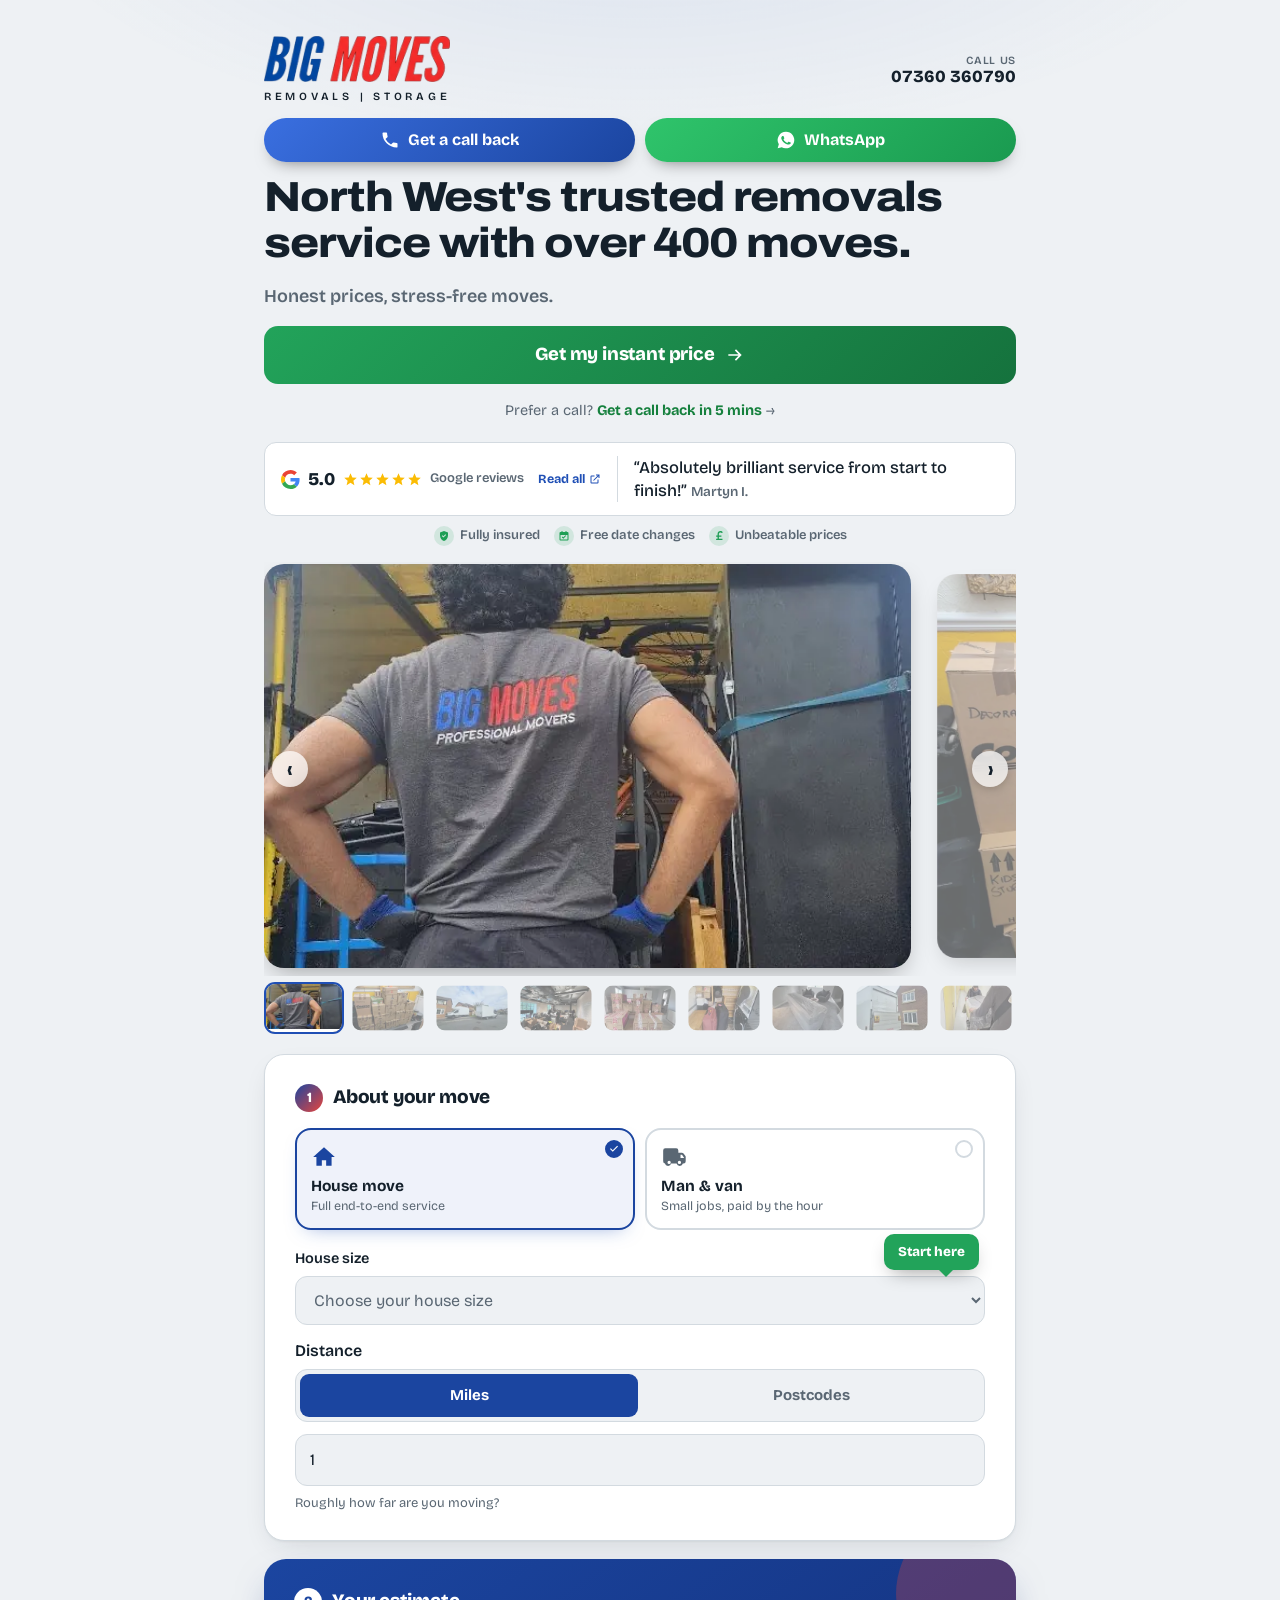
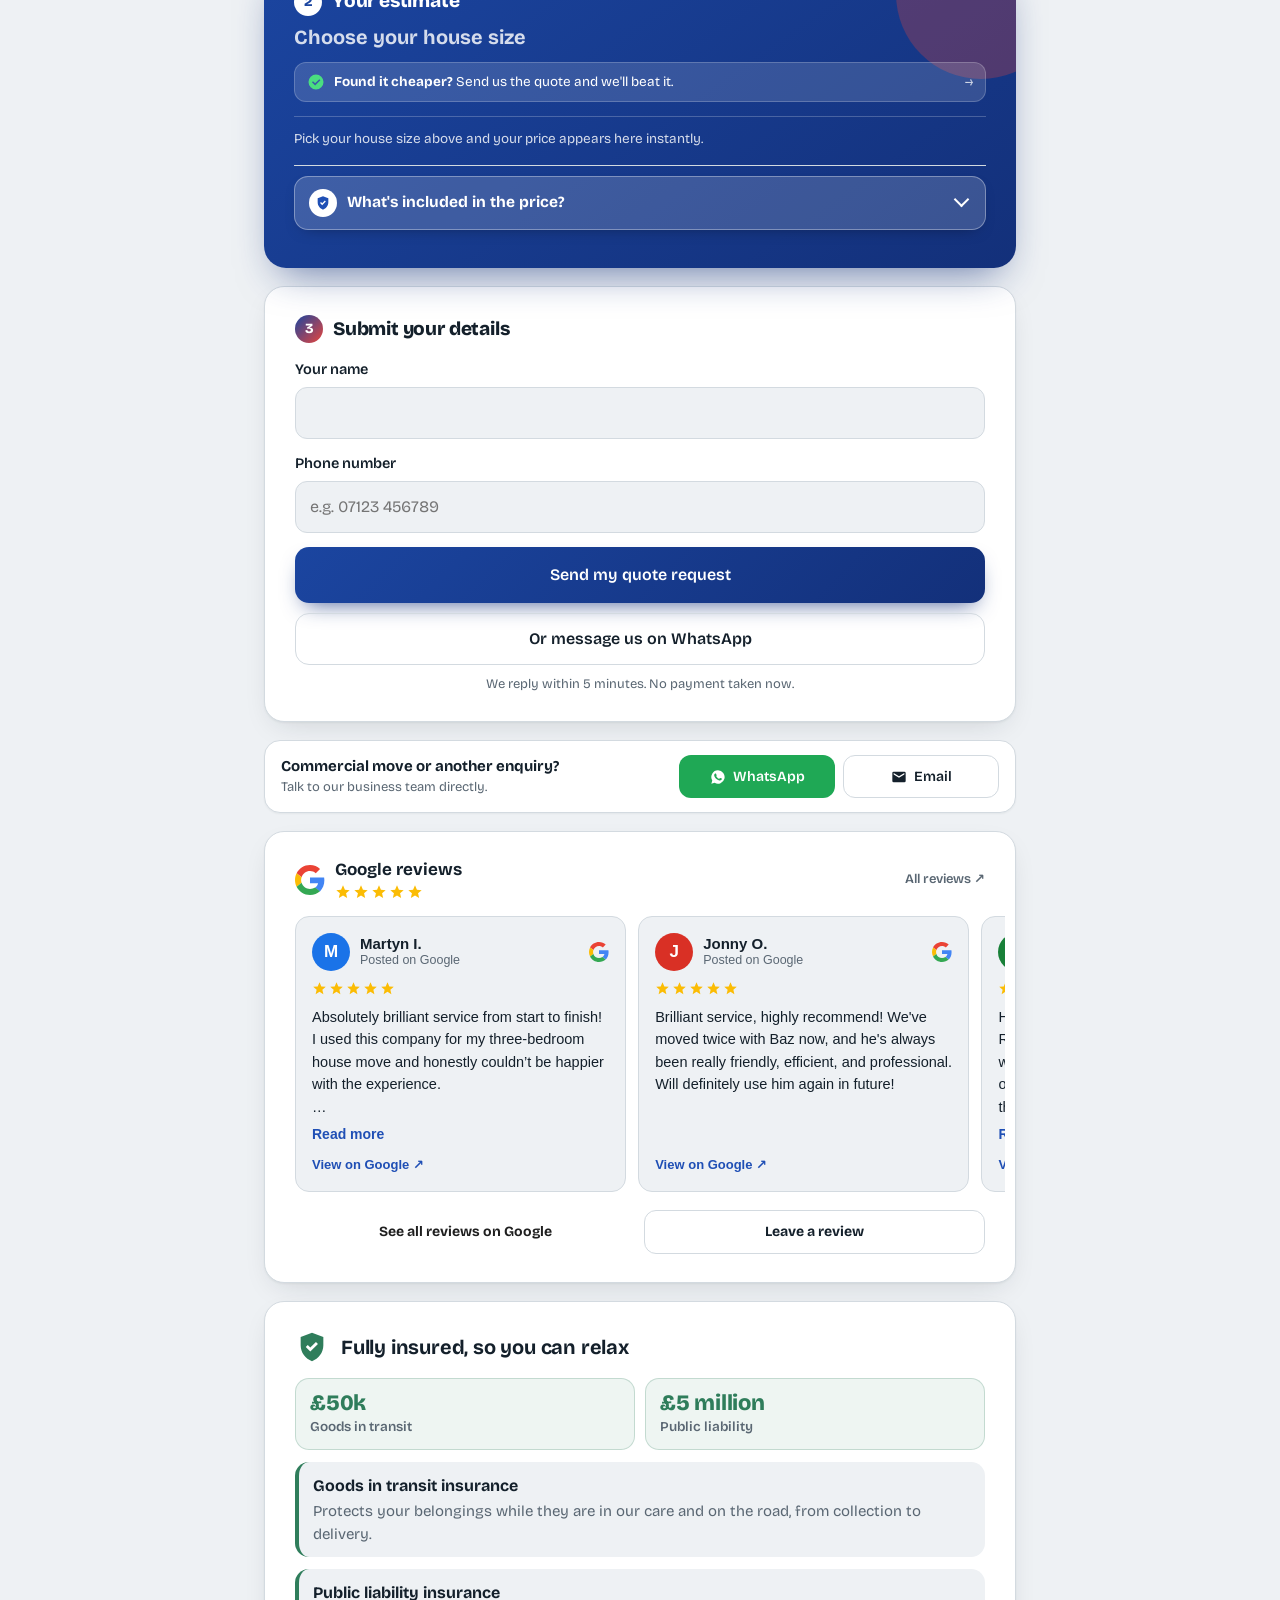
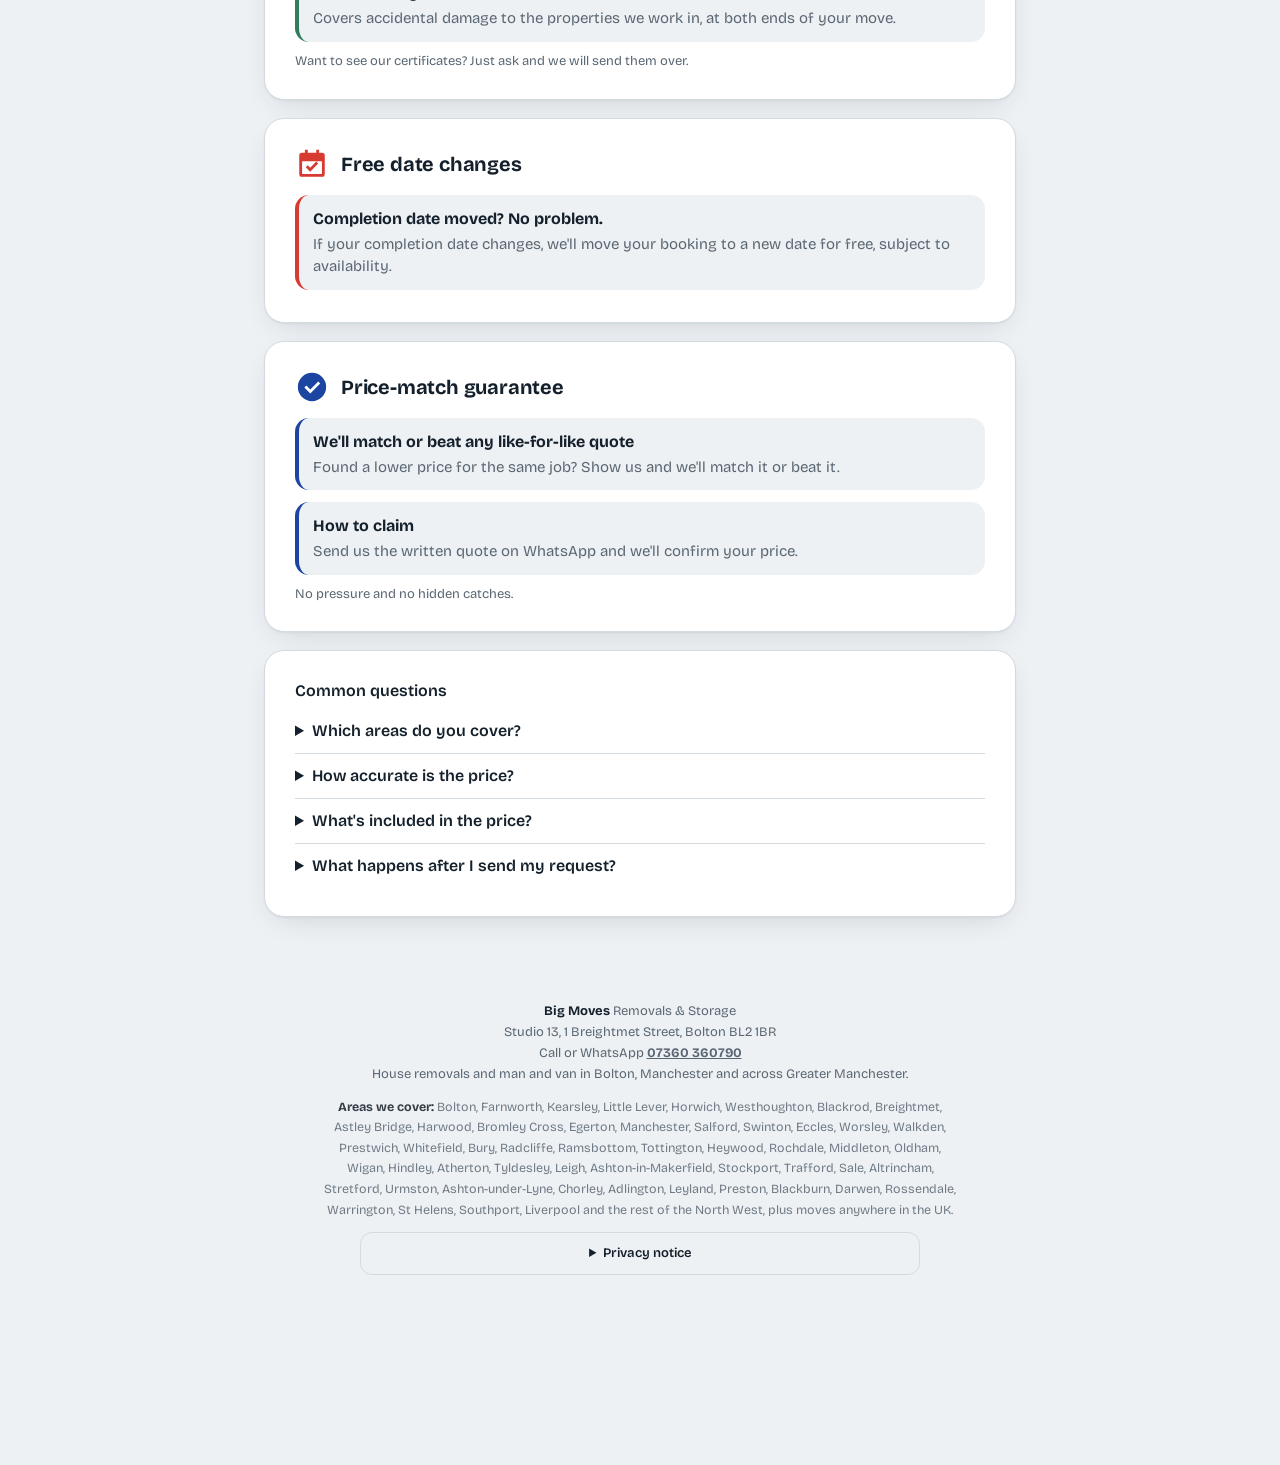
==== commit a9936106: "Add files via upload" ====
--- a/index.html
+++ b/index.html
@@ -755,9 +755,9 @@
   <a class="btn call" href="tel:07360360790" data-track><svg viewBox="0 0 24 24" aria-hidden="true"><path d="M6.6 10.8a15 15 0 006.6 6.6l2.2-2.2a1 1 0 011-.25 11.4 11.4 0 003.6.6 1 1 0 011 1V20a1 1 0 01-1 1A17 17 0 013 4a1 1 0 011-1h3.5a1 1 0 011 1c0 1.25.2 2.45.6 3.6a1 1 0 01-.25 1z"/></svg>Call</a>
   <a class="btn wa" href="https://wa.me/447360360790" target="_blank" rel="noopener" data-wa><svg viewBox="0 0 24 24" aria-hidden="true"><path d="M12 2a10 10 0 00-8.6 15.1L2 22l5-1.3A10 10 0 1012 2zm5.2 14.2c-.2.6-1.3 1.2-1.8 1.2-.5.1-1 .2-3.3-.7-2.8-1.1-4.6-4-4.7-4.2-.1-.2-1.1-1.5-1.1-2.8s.7-2 1-2.3c.2-.3.5-.3.7-.3h.5c.2 0 .4 0 .6.5l.8 2c.1.2.1.4 0 .5l-.3.5-.4.4c-.1.2-.3.3-.1.6.2.3.8 1.3 1.8 2.1 1.2 1.1 2.2 1.4 2.5 1.6.3.1.5.1.6-.1l.8-1c.2-.3.4-.2.6-.1l1.9.9c.3.1.5.2.5.3.1.1.1.6-.1 1.1z"/></svg>WhatsApp</a>
 </div>
-<h1 class="hx" id="hx"><span class="hx-a">Five-star removals</span> <span class="hx-b">across the North West.</span></h1>
-<p class="hx-sub" id="hxSub">Honest, fixed prices. Professional movers.</p>
-<script>(function(){var h=document.getElementById("hx");if(!h)return;var a=h.querySelector(".hx-a"),b=h.querySelector(".hx-b");if(/[?&]service=manvan(&|$)/.test(location.search)){a.textContent="Need a man and van?";b.textContent="From \u00a360 an hour.";}
+<h1 class="hx" id="hx"><span class="hx-a"><span id="hxPlace">North West's</span> trusted removals service</span> <span class="hx-b">with over 400 moves.</span></h1>
+<p class="hx-sub" id="hxSub">Honest prices, stress-free moves.</p>
+<script>(function(){var h=document.getElementById("hx");if(!h)return;var a=h.querySelector(".hx-a"),b=h.querySelector(".hx-b");var town="";try{var kw=(new URLSearchParams(location.search).get("kw")||"").toLowerCase().replace(/[^a-z ]+/g," ").replace(/\s+/g," ");var T=["greater manchester","ashton under lyne","ashton in makerfield","st helens","little lever","bromley cross","astley bridge","westhoughton","ramsbottom","tottington","altrincham","prestwich","whitefield","breightmet","farnworth","horwich","blackrod","kearsley","harwood","egerton","manchester","salford","swinton","eccles","worsley","walkden","radcliffe","heywood","rochdale","middleton","oldham","wigan","hindley","atherton","tyldesley","leigh","stockport","trafford","stretford","urmston","sale","chorley","adlington","leyland","preston","blackburn","darwen","rossendale","warrington","southport","liverpool","bury","bolton"];var N={"ashton under lyne":"Ashton-under-Lyne","ashton in makerfield":"Ashton-in-Makerfield","st helens":"St Helens"};for(var i=0;i<T.length;i++){if((" "+kw+" ").indexOf(" "+T[i]+" ")>-1){town=N[T[i]]||T[i].replace(/\b[a-z]/g,function(c){return c.toUpperCase()});break;}}}catch(e){}var sb=document.getElementById("hxSub");if(/[?&]service=manvan(&|$)/.test(location.search)){a.textContent="Need a man and van?";b.textContent="From \u00a360 an hour.";if(sb)sb.textContent="Man and van across "+(town&&!/manchester/i.test(town)?town+", ":"")+"Greater Manchester and nationwide.";}else{if(town){var pl=document.getElementById("hxPlace");if(pl)pl.textContent=town+(/s$/.test(town)?"'":"'s");}h.classList.add("free");return;}
 function fit(){var W=h.clientWidth;if(!W)return;h.classList.add("fit");a.style.fontSize=b.style.fontSize="100px";
 if(innerWidth>=720){h.classList.add("one");var f=Math.min(100*W/(a.offsetWidth+b.offsetWidth+28),40);a.style.fontSize=b.style.fontSize=f.toFixed(2)+"px";var t=a.getBoundingClientRect().width+b.getBoundingClientRect().width+parseFloat(getComputedStyle(a).marginRight);f=Math.min(f*W/t,40)-.1;a.style.fontSize=b.style.fontSize=f.toFixed(2)+"px";}
 else{h.classList.remove("one");var fa=100*W/Math.max(a.offsetWidth,b.offsetWidth),fb;fa=Math.min(fa,34);fb=fa;a.style.fontSize=fa.toFixed(2)+"px";b.style.fontSize=fb.toFixed(2)+"px";
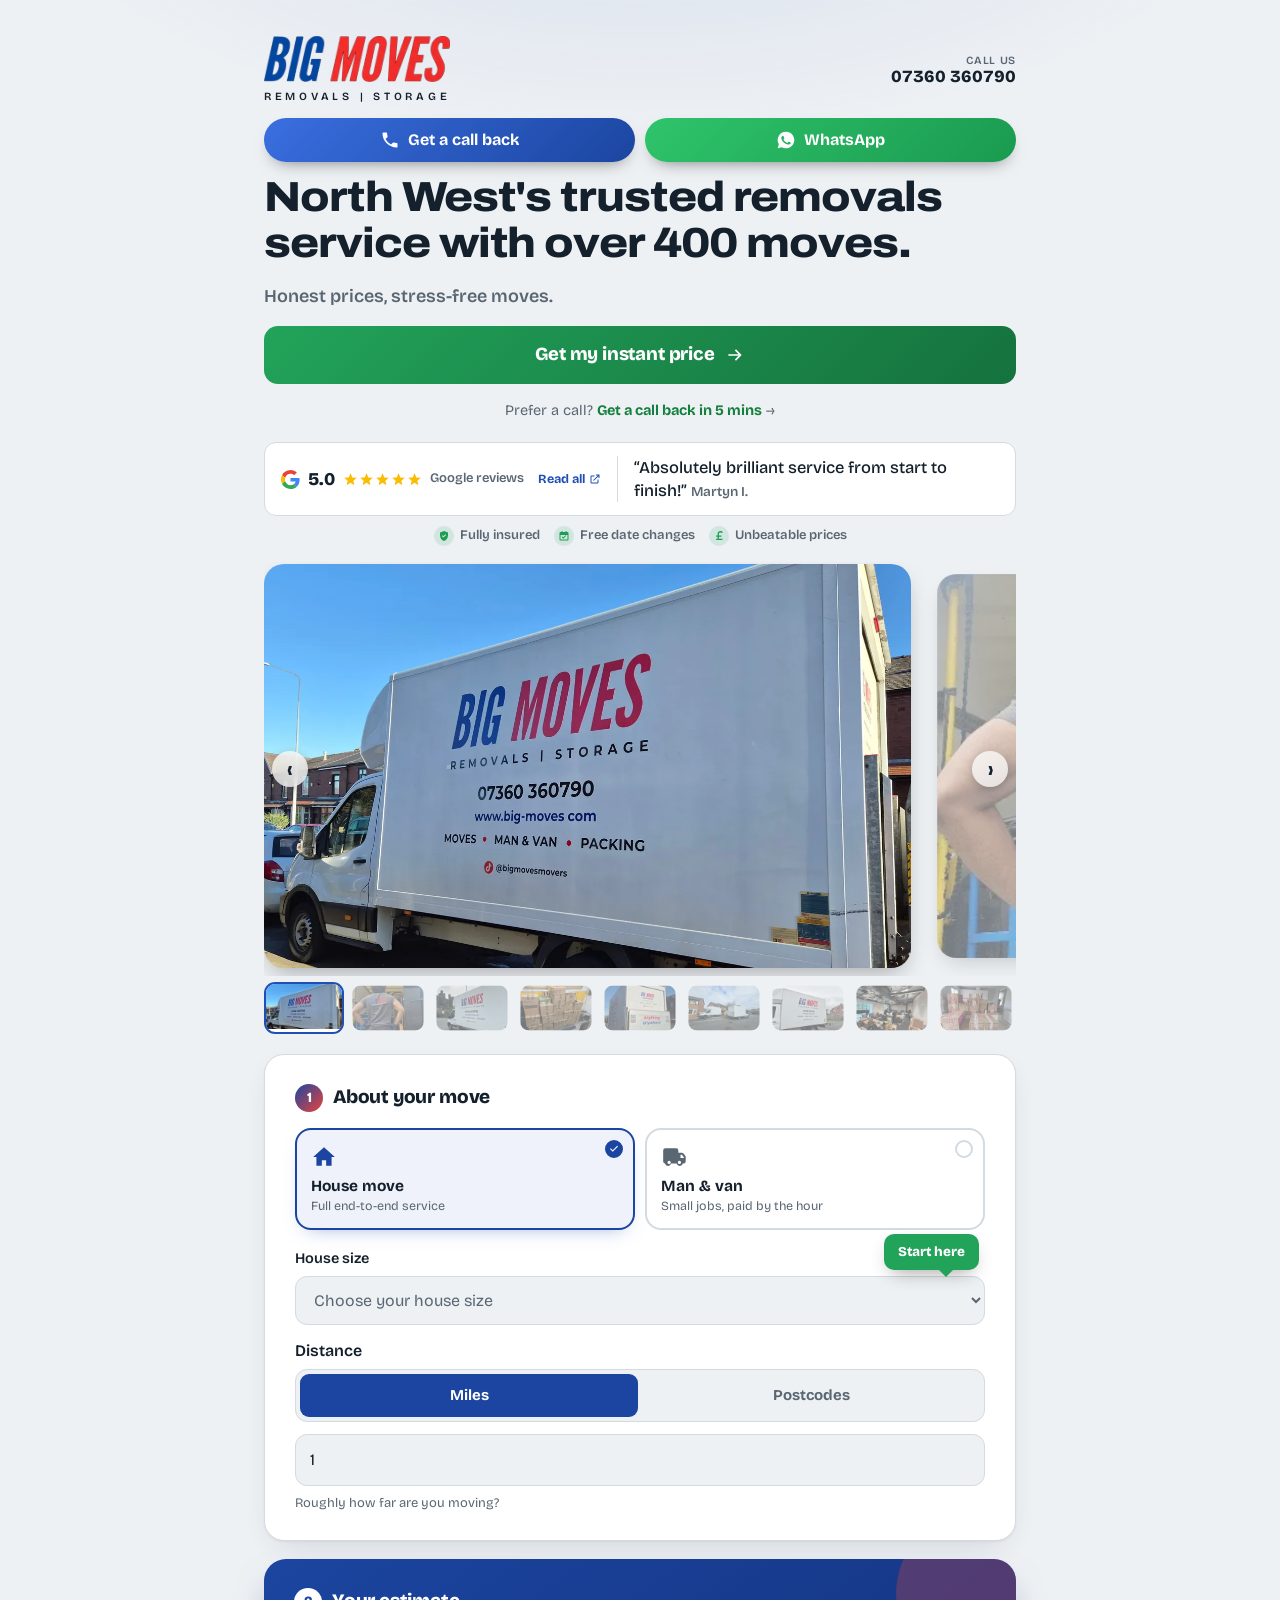
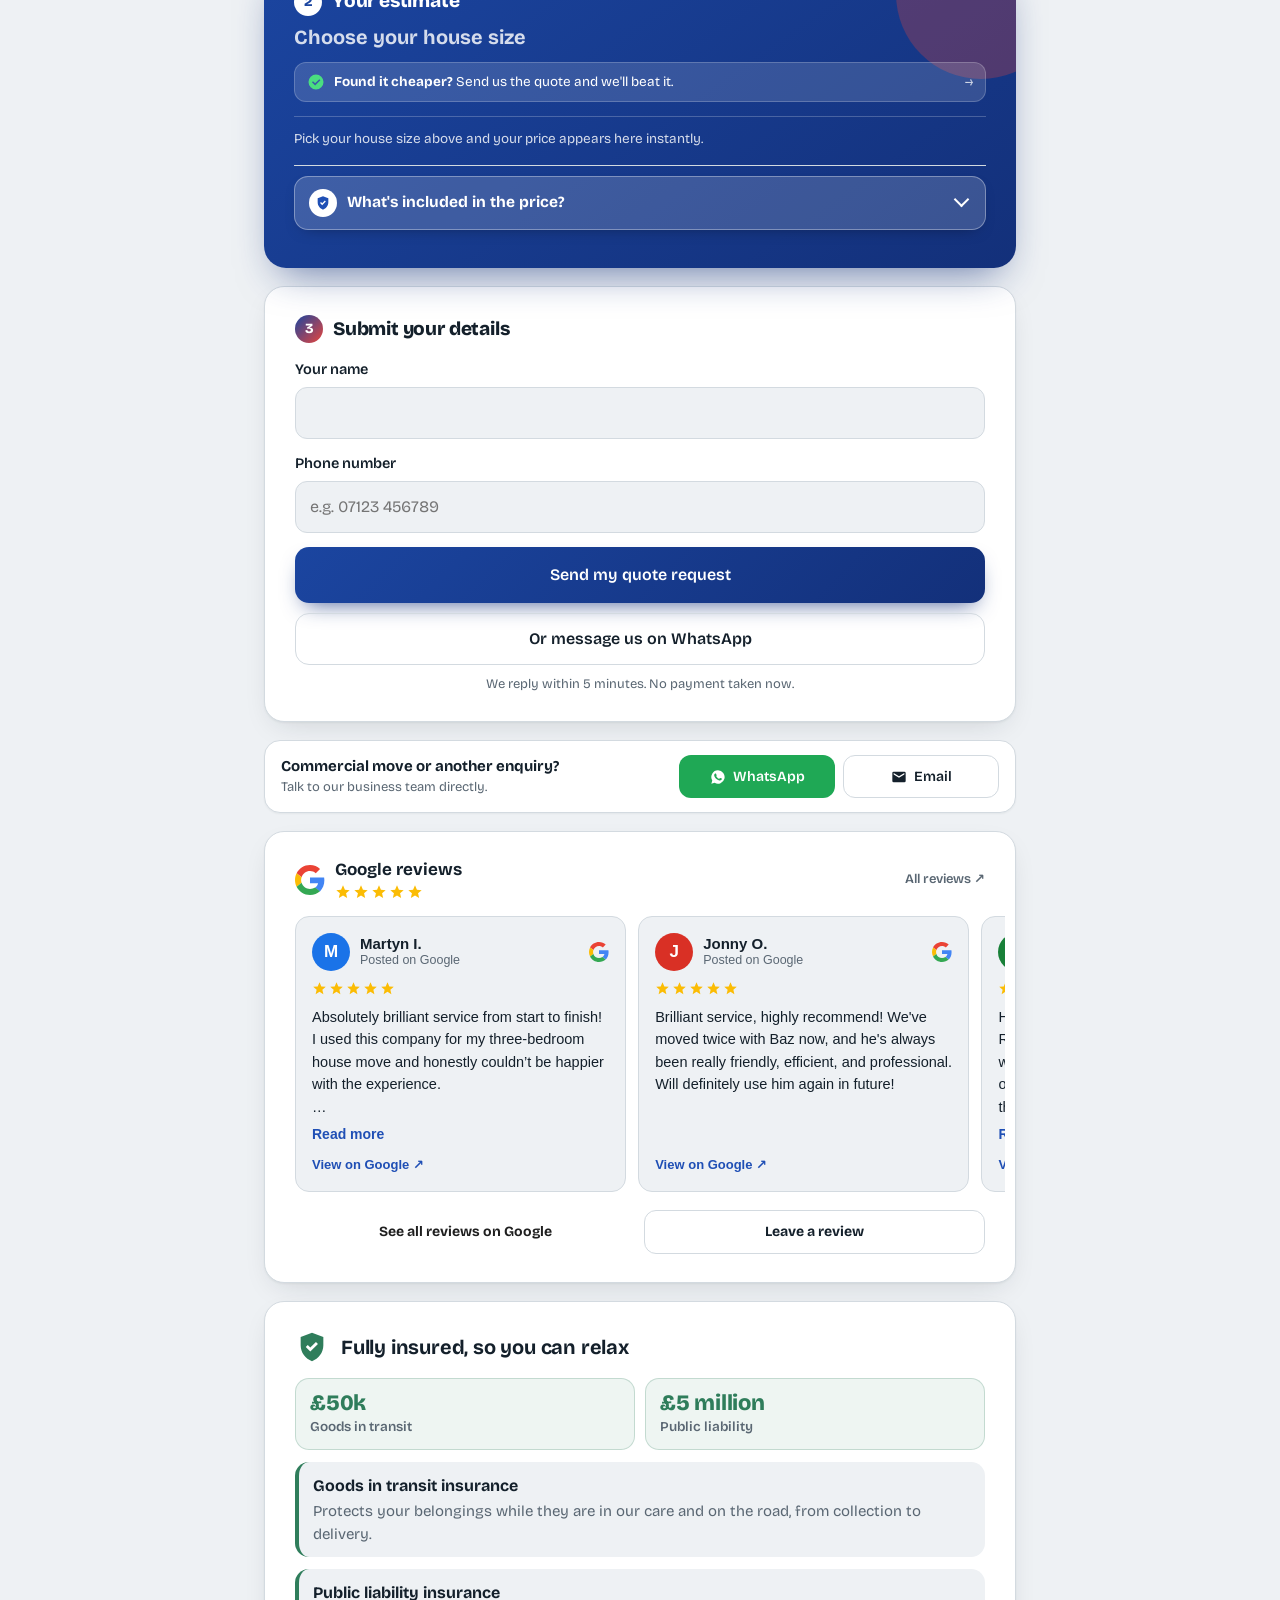
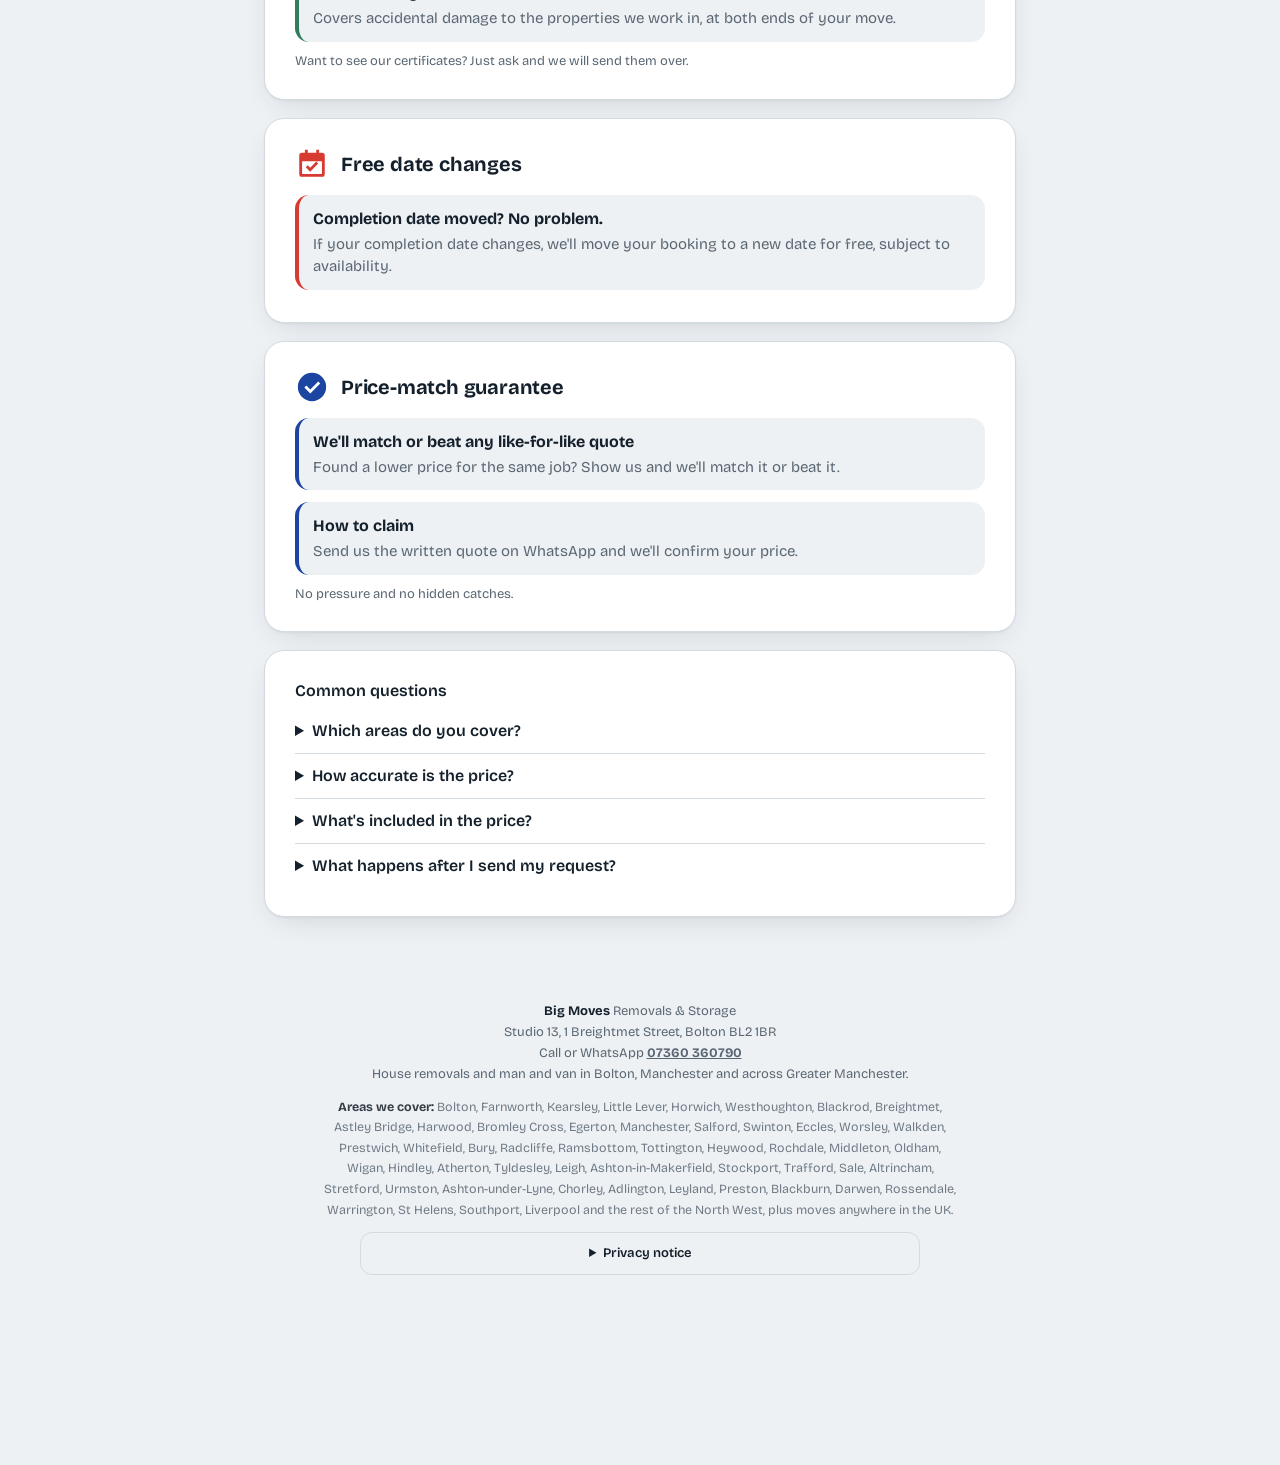
==== commit af1a04cd: "Add files via upload" ====
--- a/index.html
+++ b/index.html
@@ -9,7 +9,7 @@
 <meta property="og:description" content="Fully insured house removals and man &amp; van across Bolton and Greater Manchester. See your price online in seconds. Found it cheaper? We'll beat it.">
 <meta property="og:type" content="website">
 <meta name="theme-color" content="#EEF1F4"><meta name="color-scheme" content="light">
-<link rel="preload" as="image" href="images/photo-1.webp" type="image/webp" fetchpriority="high">
+<link rel="preload" as="image" href="images/photo-15.webp" type="image/webp" fetchpriority="high">
 <link rel="preconnect" href="https://fonts.googleapis.com"><link rel="preconnect" href="https://fonts.gstatic.com" crossorigin>
 <link rel="stylesheet" href="https://fonts.googleapis.com/css2?family=Bricolage+Grotesque:wght@400;600;800&display=optional" media="print" onload="this.media='all'"><noscript><link rel="stylesheet" href="https://fonts.googleapis.com/css2?family=Bricolage+Grotesque:wght@400;600;800&display=optional"></noscript>
 <link rel="stylesheet" href="https://fonts.googleapis.com/css2?family=Archivo:wdth,wght@112,800&display=swap">
@@ -757,7 +757,7 @@
 </div>
 <h1 class="hx" id="hx"><span class="hx-a"><span id="hxPlace">North West's</span> trusted removals service</span> <span class="hx-b">with over 400 moves.</span></h1>
 <p class="hx-sub" id="hxSub">Honest prices, stress-free moves.</p>
-<script>(function(){var h=document.getElementById("hx");if(!h)return;var a=h.querySelector(".hx-a"),b=h.querySelector(".hx-b");var town="";try{var kw=(new URLSearchParams(location.search).get("kw")||"").toLowerCase().replace(/[^a-z ]+/g," ").replace(/\s+/g," ");var T=["greater manchester","ashton under lyne","ashton in makerfield","st helens","little lever","bromley cross","astley bridge","westhoughton","ramsbottom","tottington","altrincham","prestwich","whitefield","breightmet","farnworth","horwich","blackrod","kearsley","harwood","egerton","manchester","salford","swinton","eccles","worsley","walkden","radcliffe","heywood","rochdale","middleton","oldham","wigan","hindley","atherton","tyldesley","leigh","stockport","trafford","stretford","urmston","sale","chorley","adlington","leyland","preston","blackburn","darwen","rossendale","warrington","southport","liverpool","bury","bolton"];var N={"ashton under lyne":"Ashton-under-Lyne","ashton in makerfield":"Ashton-in-Makerfield","st helens":"St Helens"};for(var i=0;i<T.length;i++){if((" "+kw+" ").indexOf(" "+T[i]+" ")>-1){town=N[T[i]]||T[i].replace(/\b[a-z]/g,function(c){return c.toUpperCase()});break;}}}catch(e){}var sb=document.getElementById("hxSub");if(/[?&]service=manvan(&|$)/.test(location.search)){a.textContent="Need a man and van?";b.textContent="From \u00a360 an hour.";if(sb)sb.textContent="Man and van across "+(town&&!/manchester/i.test(town)?town+", ":"")+"Greater Manchester and nationwide.";}else{if(town){var pl=document.getElementById("hxPlace");if(pl)pl.textContent=town+(/s$/.test(town)?"'":"'s");}h.classList.add("free");return;}
+<script>(function(){var h=document.getElementById("hx");if(!h)return;var a=h.querySelector(".hx-a"),b=h.querySelector(".hx-b");var town="";try{var kw=(new URLSearchParams(location.search).get("kw")||"").toLowerCase().replace(/[^a-z ]+/g," ").replace(/\s+/g," ");var T=["greater manchester","ashton under lyne","ashton in makerfield","st helens","little lever","bromley cross","astley bridge","westhoughton","ramsbottom","tottington","altrincham","prestwich","whitefield","breightmet","farnworth","horwich","blackrod","kearsley","harwood","egerton","manchester","salford","swinton","eccles","worsley","walkden","radcliffe","heywood","rochdale","middleton","oldham","wigan","hindley","atherton","tyldesley","leigh","stockport","trafford","stretford","urmston","sale","chorley","adlington","leyland","preston","blackburn","darwen","rossendale","warrington","southport","liverpool","bury","bolton"];var N={"ashton under lyne":"Ashton-under-Lyne","ashton in makerfield":"Ashton-in-Makerfield","st helens":"St Helens"};for(var i=0;i<T.length;i++){if((" "+kw+" ").indexOf(" "+T[i]+" ")>-1){town=N[T[i]]||T[i].replace(/\b[a-z]/g,function(c){return c.toUpperCase()});break;}}}catch(e){}var sb=document.getElementById("hxSub");if(/[?&]service=manvan(&|$)/.test(location.search)){a.textContent="Need a man and van?";b.textContent="From \u00a360 an hour.";if(sb)sb.textContent=(town?town+" and surrounding areas. ":"")+"Honest prices, 10+ years of experience.";}else{if(town){var pl=document.getElementById("hxPlace");if(pl)pl.textContent=town+(/s$/.test(town)?"'":"'s");}h.classList.add("free");return;}
 function fit(){var W=h.clientWidth;if(!W)return;h.classList.add("fit");a.style.fontSize=b.style.fontSize="100px";
 if(innerWidth>=720){h.classList.add("one");var f=Math.min(100*W/(a.offsetWidth+b.offsetWidth+28),40);a.style.fontSize=b.style.fontSize=f.toFixed(2)+"px";var t=a.getBoundingClientRect().width+b.getBoundingClientRect().width+parseFloat(getComputedStyle(a).marginRight);f=Math.min(f*W/t,40)-.1;a.style.fontSize=b.style.fontSize=f.toFixed(2)+"px";}
 else{h.classList.remove("one");var fa=100*W/Math.max(a.offsetWidth,b.offsetWidth),fb;fa=Math.min(fa,34);fb=fa;a.style.fontSize=fa.toFixed(2)+"px";b.style.fontSize=fb.toFixed(2)+"px";
@@ -774,9 +774,13 @@
 <div class="thx-back" id="thxBack" role="dialog" aria-modal="true" aria-labelledby="thxT"><div class="thx"><div class="thx-tick"><svg viewBox="0 0 24 24"><path d="M5 12.5l4.5 4.5L19 7.5"/></svg></div><h3 id="thxT">Thank you!</h3><p>Your quote request is in. We'll be in touch shortly to confirm your price.</p><button type="button" id="thxClose">Done</button></div></div>
 
 <div id="gallery"><div class="slider" id="slider"><div class="frame"><div class="track" id="track" tabindex="0" aria-label="Photos of our work">
-<figure class="slide on"><img src="images/photo-1.webp" width="640" height="400" alt="Big Moves removals team at work" decoding="async" fetchpriority="high"></figure>
-<figure class="slide"><img src="images/photo-13.webp" width="640" height="400" alt="Big Moves removals team at work" decoding="async" ></figure>
+<figure class="slide on"><img src="images/photo-15.webp" width="640" height="400" alt="Big Moves branded Luton removals van" decoding="async" fetchpriority="high"></figure>
+<figure class="slide"><img src="images/photo-1.webp" width="640" height="400" alt="Big Moves removals team at work" decoding="async" ></figure>
+<figure class="slide"><img src="images/photo-16.webp" width="640" height="400" alt="Big Moves removals van on a job" decoding="async" loading="lazy"></figure>
+<figure class="slide"><img src="images/photo-13.webp" width="640" height="400" alt="Big Moves removals team at work" decoding="async" loading="lazy"></figure>
+<figure class="slide"><img src="images/photo-17.webp" width="640" height="400" alt="Big Moves van with tail lift" decoding="async" loading="lazy"></figure>
 <figure class="slide"><img src="images/photo-2.webp" width="640" height="400" alt="Big Moves removals team at work" decoding="async" loading="lazy"></figure>
+<figure class="slide"><img src="images/photo-18.webp" width="640" height="400" alt="Big Moves Luton van outside a customer home" decoding="async" loading="lazy"></figure>
 <figure class="slide"><img src="images/photo-14.webp" width="640" height="400" alt="Big Moves removals team at work" decoding="async" loading="lazy"></figure>
 <figure class="slide"><img src="images/photo-10.avif" width="640" height="400" alt="Big Moves removals team at work" decoding="async" loading="lazy"></figure>
 <figure class="slide"><img src="images/photo-3.webp" width="640" height="400" alt="Big Moves removals team at work" decoding="async" loading="lazy"></figure>
@@ -788,7 +792,7 @@
 <figure class="slide"><img src="images/photo-7.webp" width="640" height="400" alt="Big Moves removals team at work" decoding="async" loading="lazy"></figure>
 <figure class="slide"><img src="images/photo-8.webp" width="640" height="400" alt="Big Moves removals team at work" decoding="async" loading="lazy"></figure>
 <figure class="slide"><img src="images/photo-9.webp" width="640" height="400" alt="Big Moves removals team at work" decoding="async" loading="lazy"></figure>
-</div><button class="arr prev" type="button" aria-label="Previous photo">&#8249;</button><button class="arr next" type="button" aria-label="Next photo">&#8250;</button></div><div class="thumbs" id="dots"><button class="th on" type="button" aria-label="Photo 1"><img src="images/thumbs/t-1.webp" width="96" height="60" alt="" loading="lazy" decoding="async"></button><button class="th" type="button" aria-label="Photo 2"><img src="images/thumbs/t-13.webp" width="96" height="60" alt="" loading="lazy" decoding="async"></button><button class="th" type="button" aria-label="Photo 3"><img src="images/thumbs/t-2.webp" width="96" height="60" alt="" loading="lazy" decoding="async"></button><button class="th" type="button" aria-label="Photo 4"><img src="images/thumbs/t-14.webp" width="96" height="60" alt="" loading="lazy" decoding="async"></button><button class="th" type="button" aria-label="Photo 5"><img src="images/thumbs/t-10.webp" width="96" height="60" alt="" loading="lazy" decoding="async"></button><button class="th" type="button" aria-label="Photo 6"><img src="images/thumbs/t-3.webp" width="96" height="60" alt="" loading="lazy" decoding="async"></button><button class="th" type="button" aria-label="Photo 7"><img src="images/thumbs/t-11.webp" width="96" height="60" alt="" loading="lazy" decoding="async"></button><button class="th" type="button" aria-label="Photo 8"><img src="images/thumbs/t-4.webp" width="96" height="60" alt="" loading="lazy" decoding="async"></button><button class="th" type="button" aria-label="Photo 9"><img src="images/thumbs/t-12.webp" width="96" height="60" alt="" loading="lazy" decoding="async"></button><button class="th" type="button" aria-label="Photo 10"><img src="images/thumbs/t-5.webp" width="96" height="60" alt="" loading="lazy" decoding="async"></button><button class="th" type="button" aria-label="Photo 11"><img src="images/thumbs/t-6.webp" width="96" height="60" alt="" loading="lazy" decoding="async"></button><button class="th" type="button" aria-label="Photo 12"><img src="images/thumbs/t-7.webp" width="96" height="60" alt="" loading="lazy" decoding="async"></button><button class="th" type="button" aria-label="Photo 13"><img src="images/thumbs/t-8.webp" width="96" height="60" alt="" loading="lazy" decoding="async"></button><button class="th" type="button" aria-label="Photo 14"><img src="images/thumbs/t-9.webp" width="96" height="60" alt="" loading="lazy" decoding="async"></button></div></div></div>
+</div><button class="arr prev" type="button" aria-label="Previous photo">&#8249;</button><button class="arr next" type="button" aria-label="Next photo">&#8250;</button></div><div class="thumbs" id="dots"><button class="th on" type="button" aria-label="Photo 1"><img src="images/thumbs/t-15.webp" width="96" height="60" alt="" loading="lazy" decoding="async"></button><button class="th" type="button" aria-label="Photo 2"><img src="images/thumbs/t-1.webp" width="96" height="60" alt="" loading="lazy" decoding="async"></button><button class="th" type="button" aria-label="Photo 3"><img src="images/thumbs/t-16.webp" width="96" height="60" alt="" loading="lazy" decoding="async"></button><button class="th" type="button" aria-label="Photo 4"><img src="images/thumbs/t-13.webp" width="96" height="60" alt="" loading="lazy" decoding="async"></button><button class="th" type="button" aria-label="Photo 5"><img src="images/thumbs/t-17.webp" width="96" height="60" alt="" loading="lazy" decoding="async"></button><button class="th" type="button" aria-label="Photo 6"><img src="images/thumbs/t-2.webp" width="96" height="60" alt="" loading="lazy" decoding="async"></button><button class="th" type="button" aria-label="Photo 7"><img src="images/thumbs/t-18.webp" width="96" height="60" alt="" loading="lazy" decoding="async"></button><button class="th" type="button" aria-label="Photo 8"><img src="images/thumbs/t-14.webp" width="96" height="60" alt="" loading="lazy" decoding="async"></button><button class="th" type="button" aria-label="Photo 9"><img src="images/thumbs/t-10.webp" width="96" height="60" alt="" loading="lazy" decoding="async"></button><button class="th" type="button" aria-label="Photo 10"><img src="images/thumbs/t-3.webp" width="96" height="60" alt="" loading="lazy" decoding="async"></button><button class="th" type="button" aria-label="Photo 11"><img src="images/thumbs/t-11.webp" width="96" height="60" alt="" loading="lazy" decoding="async"></button><button class="th" type="button" aria-label="Photo 12"><img src="images/thumbs/t-4.webp" width="96" height="60" alt="" loading="lazy" decoding="async"></button><button class="th" type="button" aria-label="Photo 13"><img src="images/thumbs/t-12.webp" width="96" height="60" alt="" loading="lazy" decoding="async"></button><button class="th" type="button" aria-label="Photo 14"><img src="images/thumbs/t-5.webp" width="96" height="60" alt="" loading="lazy" decoding="async"></button><button class="th" type="button" aria-label="Photo 15"><img src="images/thumbs/t-6.webp" width="96" height="60" alt="" loading="lazy" decoding="async"></button><button class="th" type="button" aria-label="Photo 16"><img src="images/thumbs/t-7.webp" width="96" height="60" alt="" loading="lazy" decoding="async"></button><button class="th" type="button" aria-label="Photo 17"><img src="images/thumbs/t-8.webp" width="96" height="60" alt="" loading="lazy" decoding="async"></button><button class="th" type="button" aria-label="Photo 18"><img src="images/thumbs/t-9.webp" width="96" height="60" alt="" loading="lazy" decoding="async"></button></div></div></div>
 
 <div class="card" id="quote">
   <p class="step"><i>1</i>About your move</p>
